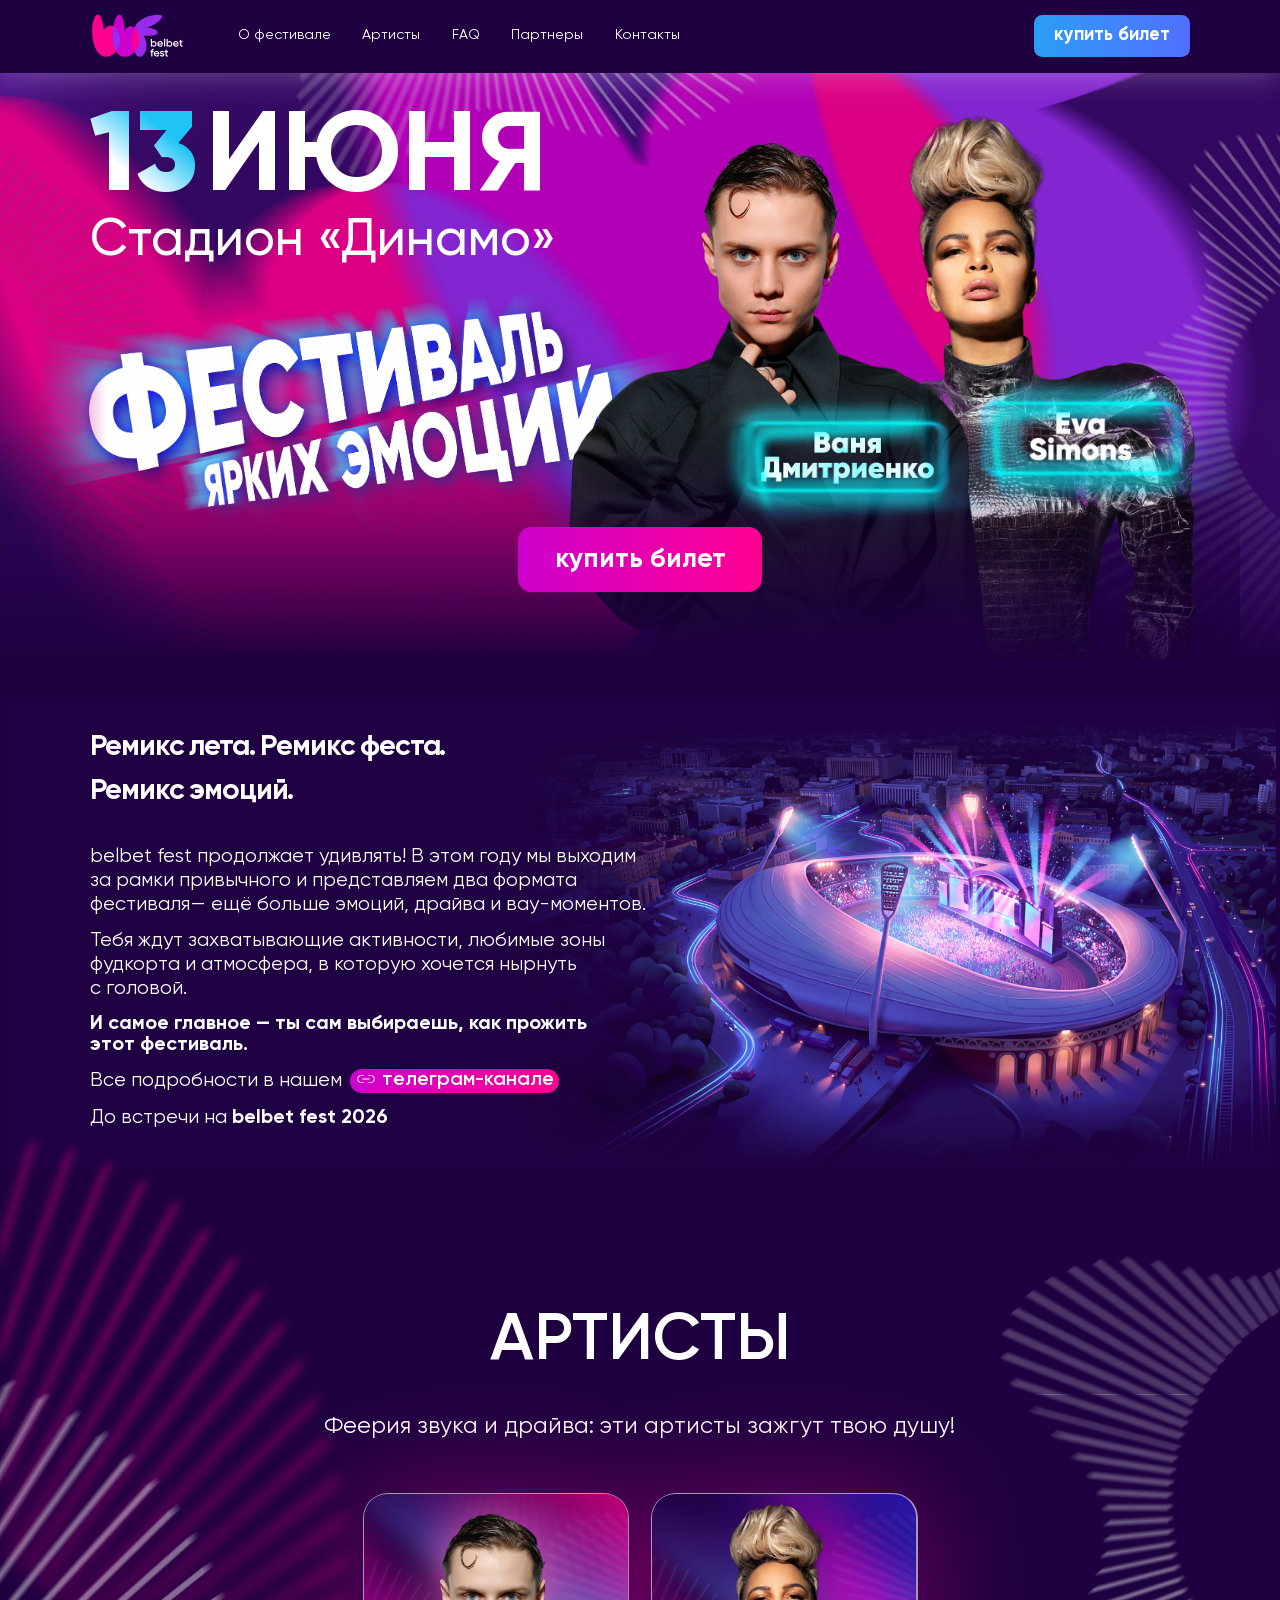
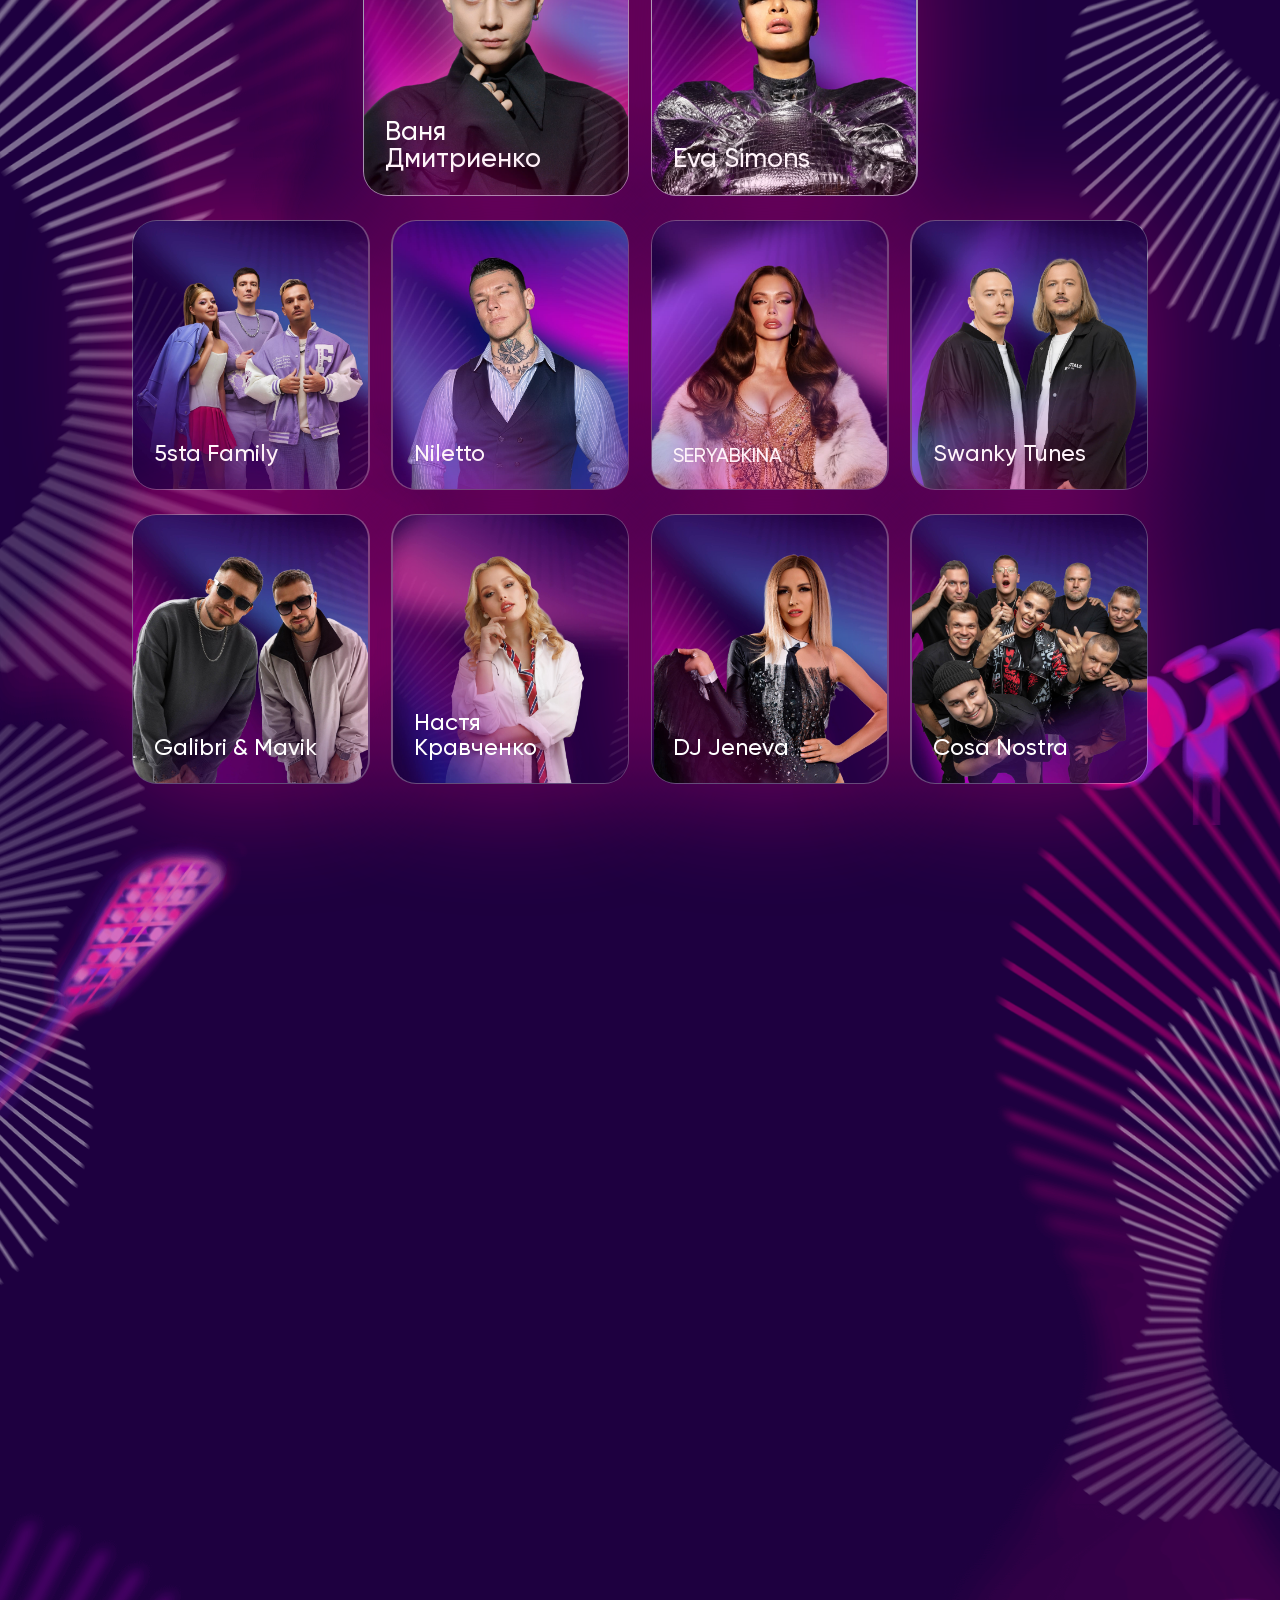
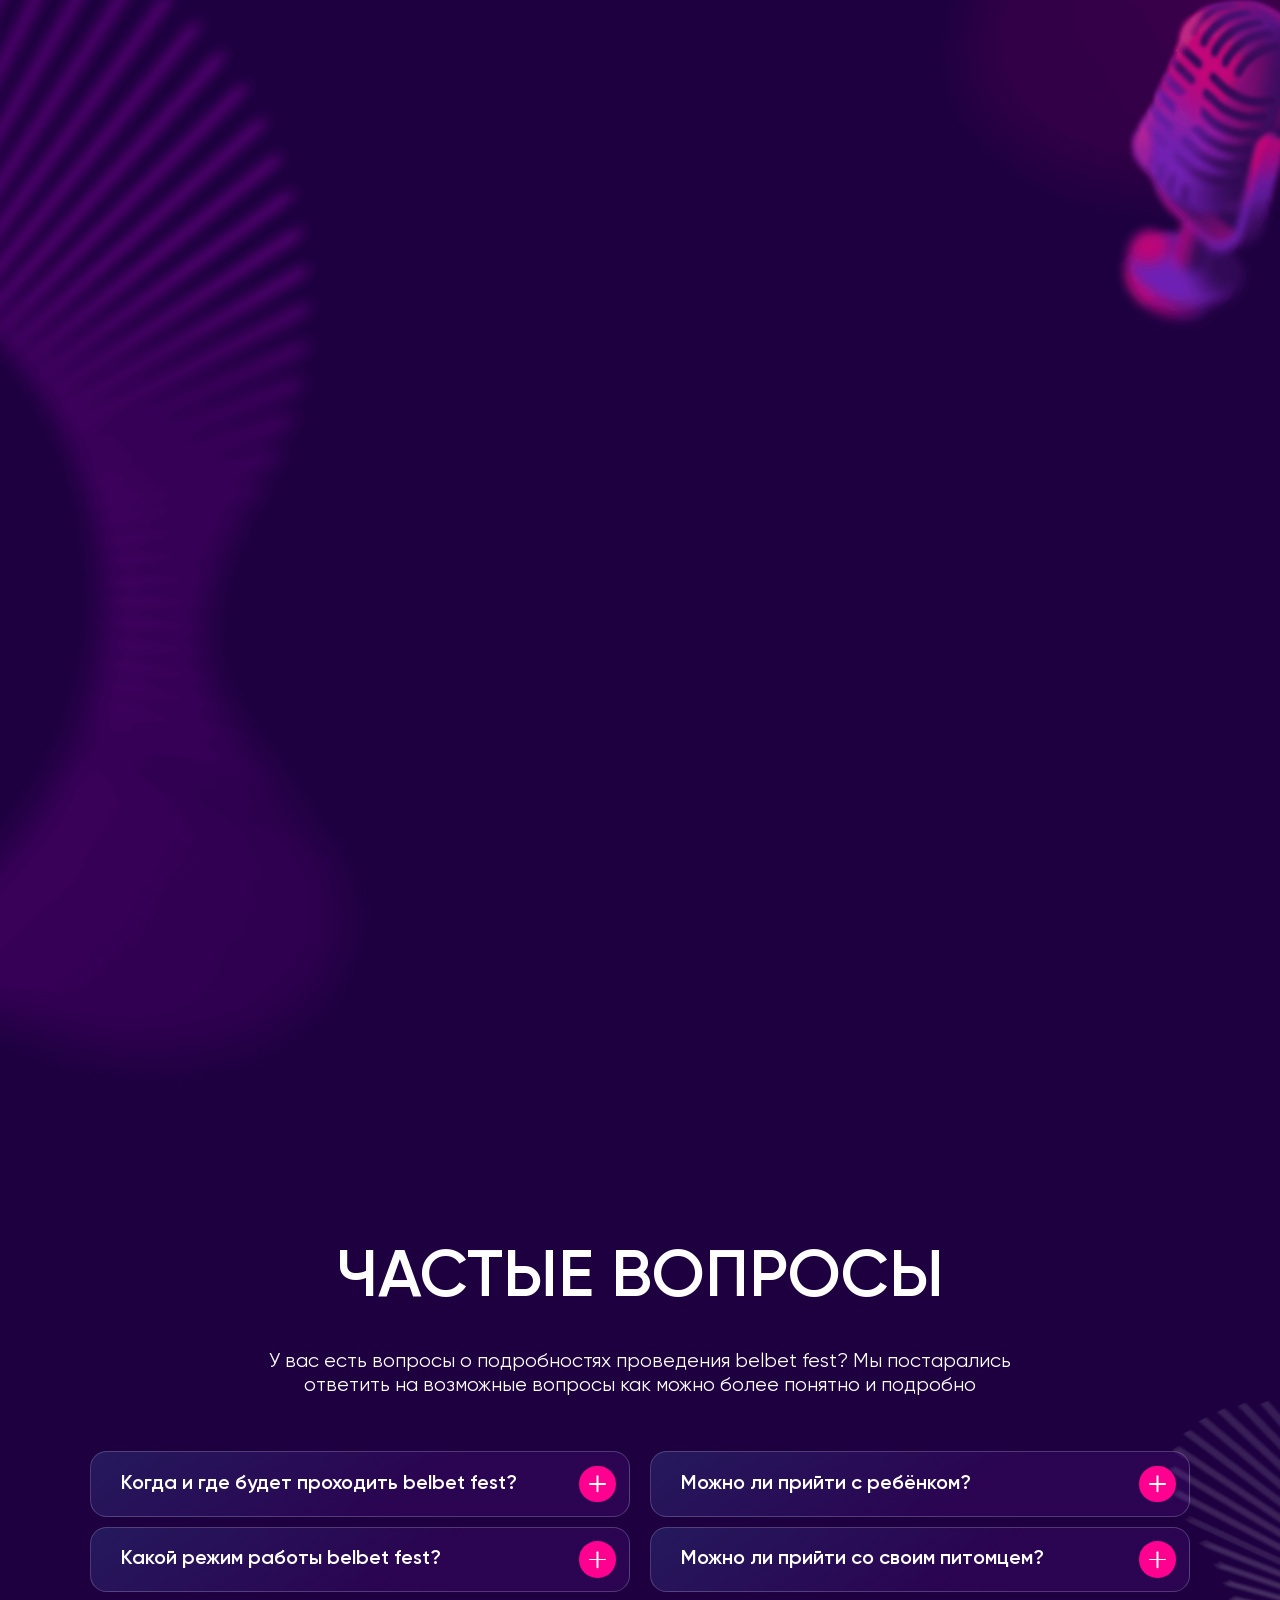
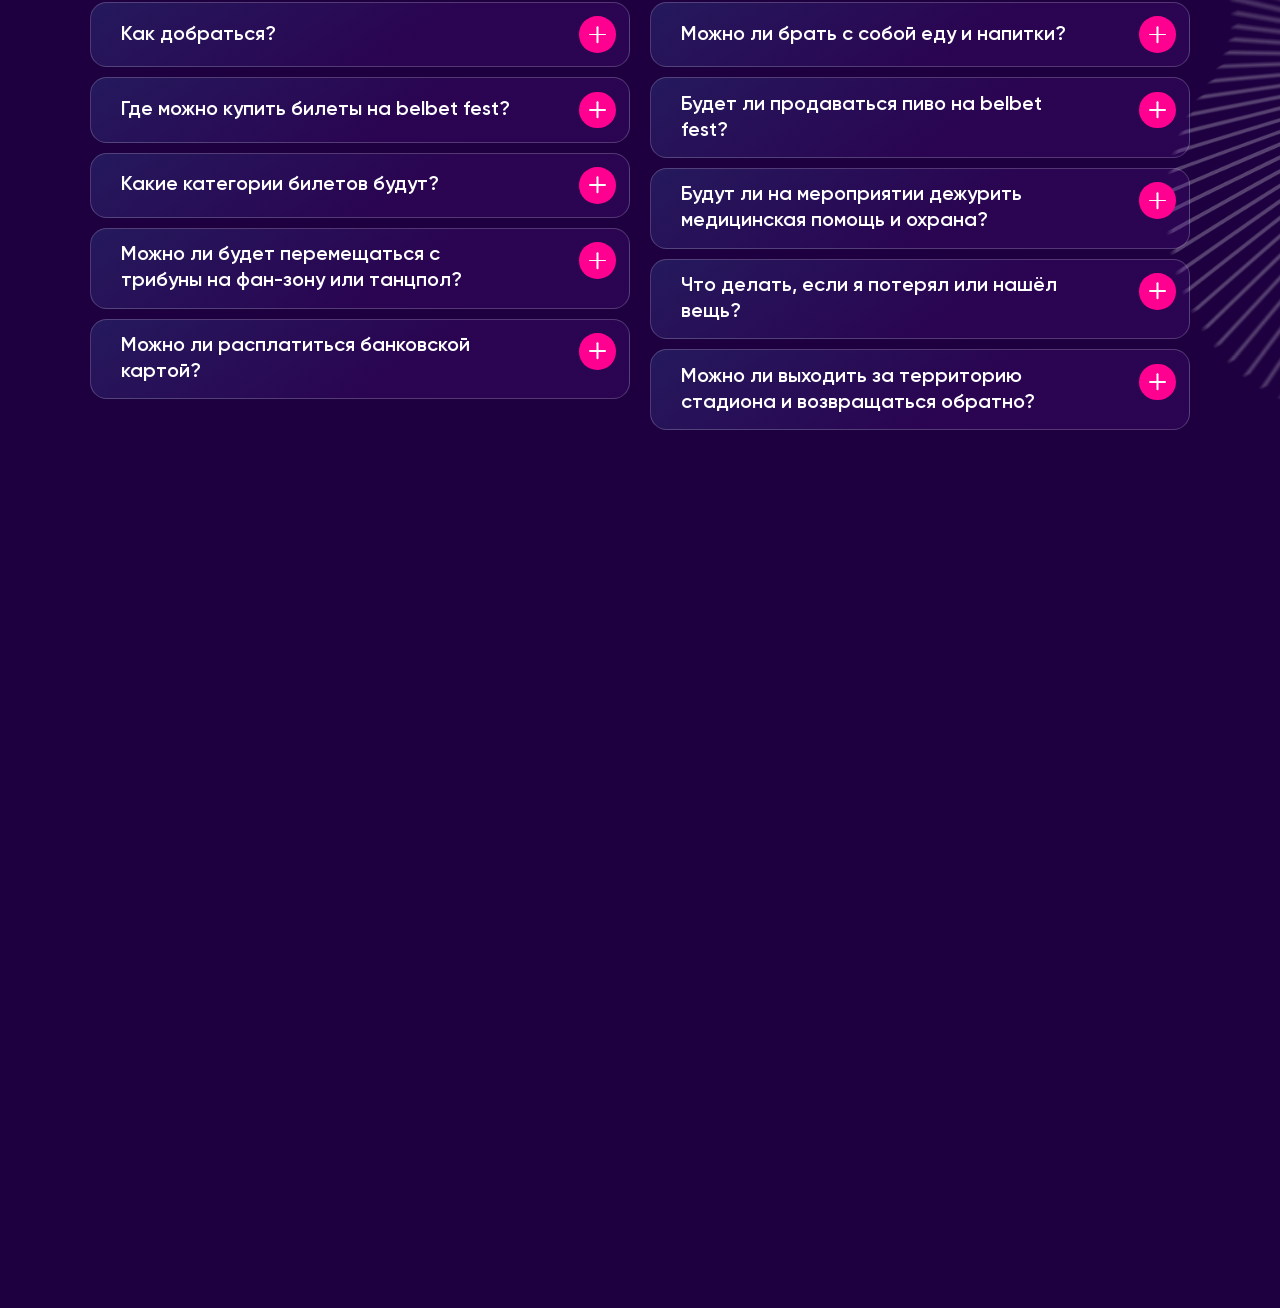
==== index.html @ b3710e97 "Добавил генерацию ссылки" ====
<!DOCTYPE html>
<html>
<head>
  <meta charset="UTF-8"> 
  <meta name="viewport" content="width=device-width, initial-scale=1.0">
  <title>ФЕСТИВАЛЬ ЯРКИХ ЭМОЦИЙ</title>

  <link rel="apple-touch-icon" sizes="57x57" href="img/favicon/apple-icon-57x57.png">
  <link rel="apple-touch-icon" sizes="60x60" href="img/favicon/apple-icon-60x60.png">
  <link rel="apple-touch-icon" sizes="72x72" href="img/favicon/apple-icon-72x72.png">
  <link rel="apple-touch-icon" sizes="76x76" href="img/favicon/apple-icon-76x76.png">
  <link rel="apple-touch-icon" sizes="114x114" href="img/favicon/apple-icon-114x114.png">
  <link rel="apple-touch-icon" sizes="120x120" href="img/favicon/apple-icon-120x120.png">
  <link rel="apple-touch-icon" sizes="144x144" href="img/favicon/apple-icon-144x144.png">
  <link rel="apple-touch-icon" sizes="152x152" href="img/favicon/apple-icon-152x152.png">
  <link rel="apple-touch-icon" sizes="180x180" href="img/favicon/apple-icon-180x180.png">
  <link rel="icon" type="image/png" sizes="192x192"  href="img/favicon/android-icon-192x192.png">
  <link rel="icon" type="image/png" sizes="32x32" href="img/favicon/favicon-32x32.png">
  <link rel="icon" type="image/png" sizes="96x96" href="img/favicon/favicon-96x96.png">
  <link rel="icon" type="image/png" sizes="16x16" href="img/favicon/favicon-16x16.png">
  <link rel="manifest" href="img/favicon/manifest.json">
  <meta name="msapplication-TileColor" content="#ffffff">
  <meta name="msapplication-TileImage" content="/ms-icon-144x144.png">
  <meta name="theme-color" content="#ffffff">

  <meta 
    name="description"
    content="belbet - множество ярких и динамичных игр, простой и быстрый ввод и вывод средств, надёжность. Испытай удачу и выиграй - крупные денежные призы, автомобиль или даже квартиру!"
  />

  <link rel="stylesheet" href="libs/fancybox/jquery.fancybox.min.css?v=0.0.1"  media="screen" />
  <link rel="stylesheet" href="libs/normalize/normalize.css?v=0.0.1"  media="screen" />
  <link rel="stylesheet" href="libs/swiper/swiper-bundle.min.css?v=0.0.1"  media="screen" />
  <link rel="stylesheet" href="libs/aos-master/dist/aos.css?v=0.0.1"  media="screen" />
  <link rel="stylesheet" href="css/main.css?v=0.0.1"  media="screen" />

  <!-- Google Tag Manager -->
  <script>(function(w,d,s,l,i){w[l]=w[l]||[];w[l].push({'gtm.start':
  new Date().getTime(),event:'gtm.js'});var f=d.getElementsByTagName(s)[0],
  j=d.createElement(s),dl=l!='dataLayer'?'&l='+l:'';j.async=true;j.src=
  'https://www.googletagmanager.com/gtm.js?id='+i+dl;f.parentNode.insertBefore(j,f);
  })(window,document,'script','dataLayer','GTM-N3CVV2Q6');</script>
  <!-- End Google Tag Manager -->
</head>  
<body class="home" >
  <!-- Yandex.Metrika counter -->
  <script type="text/javascript">
    (function(m,e,t,r,i,k,a){
      m[i]=m[i]||function(){(m[i].a=m[i].a||[]).push(arguments)};
      m[i].l=1*new Date();
      for (var j = 0; j < document.scripts.length; j++) {if (document.scripts[j].src === r) { return; }}
      k=e.createElement(t),a=e.getElementsByTagName(t)[0],k.async=1,k.src=r,a.parentNode.insertBefore(k,a)
    })(window, document,'script','https://mc.yandex.ru/metrika/tag.js', 'ym');
    
    ym(100089155, 'init', {webvisor:true, clickmap:true, referrer: document.referrer, url: location.href, accurateTrackBounce:true, trackLinks:true});
  </script>
<noscript><div><img src="https://mc.yandex.ru/watch/100089155" style="position:absolute; left:-9999px;" alt="" /></div></noscript>
<!-- /Yandex.Metrika counter -->
<!-- Google Tag Manager (noscript) -->
<noscript><iframe src="https://www.googletagmanager.com/ns.html?id=GTM-N3CVV2Q6"
  height="0" width="0" style="display:none;visibility:hidden"></iframe></noscript>
  <!-- End Google Tag Manager (noscript) -->
  
  <!-- header -->
<script src="js/appsflyer-smart-script.js?v=0.0.1"></script>
<script src="js/appsflyer-insert-link-script.js?v=0.0.1"></script>
 <!-- appsflyer-smart-script end -->
<header class="header">
  <div class="wrapper">
    <div class="header-block">
      <div class="logo-block">
        <a href="/#main" class="logo">
          <img src="img/logo.svg" alt="">
        </a>
      </div>

      <div class="header-main">
        <button class="menu-toggle"></button>
        <button class="menu-close"></button>
        
        <div class="header-main-content">
          <div class="header-menu">
            <div class="menu-container">
              <ul class="menu">
                <li class="menu-item"><a href="/#about">О фестивале</a></li>
                <li class="menu-item"><a href="/#artists">Артисты</a></li>
                <li class="menu-item"><a href="/#faq">FAQ</a></li>
                <li class="menu-item"><a href="/#partners">Партнеры</a></li>
                <li class="menu-item"><a href="/#contacts">Контакты</a></li>
              </ul>
            </div>
          </div>

          <div class="contacts-btn">
            <!-- changed -->
            <a href="#buy" data-fancybox  class="btn" id="head-btn">купить билет</a>
            <!-- changed end -->
          </div>
        </div>
      </div>
    </div>
    <button class="menu-toggle"></button>
  </div>
</header>
<!-- header end -->
  <div class="page-wrap" data-scroll-container data-scroll>  
    
   


<section class="hero-section" id="main"> 
  <div class="wrapper">
    <div class="hero-title" data-aos="fade-up" data-aos-duration="1200"><img src="img/data/title.png" alt="ФЕСТИВАЛЬ ЯРКИХ ЭМОЦИЙ"></div>
    <!-- changed start -->
    <div class="hero-capt" data-aos="fade-left" data-aos-delay="500" data-aos-duration="700"><img src="img/data/head.png" alt=""><img src="img/data/head-mobile.png" alt="" class="mobile"></div>
    <div class="hero-date" data-aos="fade-up" data-aos-delay="300" data-aos-duration="900">
      <div class="num">13</div> 
      <div class="c">
        <div class="t">июня</div>
        <div class="p">Стадион «Динамо»</div>
      </div>
    </div>
    <div class="section-btns" data-aos="fade-up" data-aos-delay="300" data-aos-duration="900"><a href="#buy" data-fancybox class="btn btn-main" id="hero-btn">купить билет</a></div>
    <!-- changed end -->
  </div>
</section>

<!-- about -->
<div class="section about-section" id="about">
  <div class="wrapper">
    <div class="about-block">
      <div class="about-text">
        <h1 class="h3" data-aos="fade-up">Ремикс&nbsp;лета. Ремикс&nbsp;феста.<br/> Ремикс&nbsp;эмоций.</h1>
        <div data-aos="fade-up" data-aos-delay="300">
          <p>belbet fest продолжает удивлять! В&nbsp;этом году мы&nbsp;выходим за&nbsp;рамки привычного и&nbsp;представляем два формата фестиваля— ещё больше эмоций, драйва и&nbsp;вау-моментов.</p>
          <p>Тебя ждут захватывающие активности, любимые зоны фудкорта и&nbsp;атмосфера, в&nbsp;которую хочется нырнуть с&nbsp;головой.</p>
          <p><strong>И самое главное — ты сам выбираешь, как&nbsp;прожить этот&nbsp;фестиваль.</strong></p>
          <p>Все подробности в нашем <a href="https://t.me/belbet_fest" target="_blank" class="tg-link"><i class="svgicon svgicon-link"><svg><use xlink:href="img/icons/symbol/sprite.svg#link"></use> </svg></i>
 телеграм-канале</a></p>
          <p>До встречи на <strong>belbet fest 2026</strong></p>
        </div>
      </div>
      <div class="about-img"></div>
      <div class="section-btns hide-on-desktop"><a href="#buy" data-fancybox class="btn">купить билет</a></div>
    </div>
  </div>
</div>
<!-- about end -->


<!-- art -->

<div class="section art-section" id="artists">
  <div class="wrapper">
    <div class="section-title" data-aos="fade-up">артисты</div>
    <div class="section-capt" data-aos="fade-up">Феерия звука и драйва: эти артисты зажгут твою душу!</div>

    <div class="art-block" data-aos="fade-up">
      <div class="art-head">
        <div class="art-slider">
          <div class="swiper">
            <div class="swiper-wrapper">
              <div class="swiper-slide">
                <div class="art-item">
                  <div class="art-item-img" style="background-image: url(img/data/art/dmitrienko.jpg);"></div>
                  <div class="art-item-text">
                    Ваня Дмитриенко
                  </div>    
                </div>
              </div> 
              <div class="swiper-slide">
                <!-- changed start -->
                <div class="art-item">
                  <div class="art-item-img" style="background-image: url(img/data/art/simons.jpg);"></div>
                  <div class="art-item-text">
                    Eva Simons
                  </div>
                </div>
                <!-- changed end -->
              </div>
            </div>
            <div class="swiper-pagination"></div>
          </div>
        </div>
      </div>

      <div class="art-other">
        <div class="art-slider">
          <div class="swiper">
            <div class="swiper-wrapper">
              <div class="swiper-slide">
                <div class="art-item opened">
                  <div class="art-item-img" style="background-image: url(img/data/art/5sta.jpg);"></div>
                  <div class="art-item-text">
                    5sta Family
                  </div>
                </div>
              </div>
              <div class="swiper-slide">
                <!-- changed start -->
                <div class="art-item opened">
                  <div class="art-item-img" style="background-image: url(img/data/art/niletto.jpg);"></div>
                  <div class="art-item-text">
                    Niletto
                  </div>
                </div>
                <!-- changed end -->
              </div>
              <div class="swiper-slide">
                <div class="art-item">
                  <div class="art-item-img" style="background-image: url(img/data/art/seryabkina.jpg);"></div>
                  <div class="art-item-text">
                    SERYABKINA
                  </div>
                </div>
              </div>
              <div class="swiper-slide">
                <div class="art-item opened">
                  <div class="art-item-img" style="background-image: url(img/data/art/dj-swanky.jpg);"></div>
                  <div class="art-item-text">
                    Swanky Tunes
                  </div>
                </div>
              </div> 
              <div class="swiper-slide">
                <div class="art-item opened">
                  <div class="art-item-img" style="background-image: url(img/data/art/galibri-mavik.jpg);"></div>
                  <div class="art-item-text">
                    Galibri & Mavik
                  </div>
                </div>
              </div>
              <div class="swiper-slide">
                <div class="art-item opened">
                  <div class="art-item-img" style="background-image: url(img/data/art/kravchenko.jpg);"></div>
                  <div class="art-item-text">
                    Настя Кравченко
                  </div>
                </div>
              </div>
              <div class="swiper-slide">
                <div class="art-item opened">
                  <div class="art-item-img" style="background-image: url(img/data/art/dj-jeneva.jpg);"></div>
                  <div class="art-item-text">
                    DJ Jeneva
                  </div>
                </div>
              </div>
              <div class="swiper-slide">
                <div class="art-item opened">
                  <div class="art-item-img" style="background-image: url(img/data/art/cosa-nostra.jpg);"></div>
                  <div class="art-item-text">
                    Cosa Nostra
                  </div>
                </div>
              </div>
            </div>
            <div class="swiper-pagination"></div>
          </div>
        </div>
      </div>
    </div>
    <div class="section-btns" data-aos="fade-up">
      <a href="https://bezkassira.by/belbet-fest-2026-186173/buy/" id="art-bez" target="_blank" class="btn btn-main"><span>купить билет</span> на bezkassira.by</a>
      <a href="https://www.ticketpro.by/raznoe/belbet-fest-2026-13-iyunya-2026/" id="art-ticketspro" target="_blank" class="btn"><span>купить билет</span> на ticketpro.by</a>
    </div>
  </div>

  <div class="decor decor-left decor-1" data-paroller-factor="0.05"></div>
  <div class="decor decor-left decor-2" data-paroller-factor="0.08"></div>
  <div class="decor decor-right decor-3" data-paroller-factor="0.2"></div>
  <div class="decor decor-right decor-4" data-paroller-factor="0.15"></div>
  <div class="decor decor-left decor-5" data-paroller-factor="0.2"></div>
  <div class="decor decor-left decor-6" data-paroller-factor="0.15"></div>
</div>
<!-- art end -->


<!-- photo -->
<div class="section photo-section" id="photo">
  <div class="wrapper">
    <div class="section-title" data-aos="fade-up">как это было</div>
    <div class="section-capt" data-aos="fade-up">Видео- и фотоотчет с прошедших фестивалей</div>
    <div class="photo-block">
      <div class="photo-slider" data-aos="fade-up">
        
        <div class="swiper">
          <div class="swiper-wrapper">
            <div class="swiper-slide">
              <div class="photo-item">
                <a href="img/data/slide-13.png" data-fancybox="photos" style="background-image: url(img/data/slide-13.png);"><img src="img/data/slide-13.png" alt=""></a>
              </div>
            </div>
            <div class="swiper-slide">
              <div class="photo-item">
                <a href="img/data/slide-1.png" data-fancybox="photos" style="background-image: url(img/data/slide-1.png);"><img src="img/data/slide-1.png" alt=""></a>
              </div>
            </div>
            <div class="swiper-slide">
              <div class="photo-item">
                <a href="img/data/slide-2.png" data-fancybox="photos" style="background-image: url(img/data/slide-2.png);"><img src="img/data/slide-2.png" alt=""></a>
              </div>
            </div>
            <div class="swiper-slide">
              <div class="photo-item">
                <a href="img/data/slide-3.png" data-fancybox="photos" style="background-image: url(img/data/slide-3.png);"><img src="img/data/slide-3.png" alt=""></a>
              </div>
            </div>
            <div class="swiper-slide">
              <div class="photo-item">
                <a href="img/data/slide-5.png" data-fancybox="photos" style="background-image: url(img/data/slide-5.png);"><img src="img/data/slide-5.png" alt=""></a>
              </div>
            </div>
            <div class="swiper-slide">
              <div class="photo-item">
                <a href="img/data/slide-6.png" data-fancybox="photos" style="background-image: url(img/data/slide-6.png);"><img src="img/data/slide-6.png" alt=""></a>
              </div>
            </div>
            <div class="swiper-slide">
              <div class="photo-item">
                <a href="img/data/slide-7.png" data-fancybox="photos" style="background-image: url(img/data/slide-7.png);"><img src="img/data/slide-7.png" alt=""></a>
              </div>
            </div>
            <div class="swiper-slide">
              <div class="photo-item">
                <a href="img/data/slide-8.png" data-fancybox="photos" style="background-image: url(img/data/slide-8.png);"><img src="img/data/slide-8.png" alt=""></a>
              </div>
            </div>
            <div class="swiper-slide">
              <div class="photo-item">
                <a href="img/data/slide-9.png" data-fancybox="photos" style="background-image: url(img/data/slide-9.png);"><img src="img/data/slide-9.png" alt=""></a>
              </div>
            </div>
            <div class="swiper-slide">
              <div class="photo-item">
                <a href="img/data/slide-10.png" data-fancybox="photos" style="background-image: url(img/data/slide-10.png);"><img src="img/data/slide-10.png" alt=""></a>
              </div>
            </div>
            <div class="swiper-slide">
              <div class="photo-item">
                <a href="img/data/slide-11.png" data-fancybox="photos" style="background-image: url(img/data/slide-11.png);"><img src="img/data/slide-11.png" alt=""></a>
              </div>
            </div>
          </div>
          <div class="swiper-pagination"></div>
        </div>
        <div class="swiper-button-next"></div>
        <div class="swiper-button-prev"></div>
      </div>
      <div class="section-btns" data-aos="fade-up">
        <a href="https://drive.google.com/drive/folders/1bthlo02rBzU3sXoM-usk15jNfkEHwV_L" target="_blank" class="btn btn-small btn-bordered">все фотографии</a>
      </div>
    </div>

    <div class="video-wrap">
      <div class="video-block">
        <div class="video-item" data-aos="fade-up">
          <a href="https://www.youtube.com/watch?v=HSG0Nxg512M" target="_blank"><img src="img/data/video-2024.png" alt=""></a>
        </div>
        <div class="video-item" data-aos="fade-up">
          <a href="https://www.youtube.com/watch?v=ZWyXIZIbLnA" target="_blank"><img src="img/data/video-2025.png" alt=""></a>
        </div>
      </div>
    </div>
  </div>
  <div class="decor decor-right decor-7" data-paroller-factor="0.05"></div>
  <div class="decor decor-right decor-8" data-paroller-factor="0.08"></div>
  <div class="decor decor-right decor-9" data-paroller-factor="0.15"></div>
  <div class="decor decor-left decor-10" data-paroller-factor="0.05"></div>
</div>
<!-- photo end -->


<!-- changed start -->
<!-- luck end -->
<div class="section luck-section" id="luck">
  <div class="wrapper">
    <div class="section-title" data-aos="fade-up">Включай удачу!</div>
    <div class="luck-block" data-aos="fade-up">
      <div class="luck-text">
        <p>Введи промокод <strong>FEST</strong> при регистрации в <strong>belbet</strong> и&nbsp;забирай до <strong>10 Супер Колес Фортуны за депозиты:</strong></p>
      </div>

      <div class="luck-list">
        <div class="luck-list-item">
          <strong>2</strong> <span class="spin"></span> за депозит <strong>от 15 до 29,99 BYN</strong>
        </div>
        <div class="luck-list-item">
          <strong>3</strong> <span class="spin"></span> за депозит <strong>от 30 до 69,99 BYN</strong>
        </div>
        <div class="luck-list-item">
          <strong>5</strong> <span class="spin"></span> за депозит <strong>от 70 BYN</strong>
        </div>
      </div>

      <div class="luck-bottom">
        <a
          id="download-app-btn"
          href="" 
          target="_blank" 
          rel="noopener noreferrer"
          class="btn btn-main"
        >скачать приложение</a>

        <div class="capt">Акция действует до <strong>20.06.2026</strong> для новых игроков</div>
      </div>
    </div>
  </div>
</div>
<!-- luck end -->
<!-- changed end -->


<!-- faq -->
<div class="section faq-section" id="faq">
  <div class="wrapper">
    <div class="section-title" data-aos="fade-up">Частые Вопросы</div>
    <div class="section-capt" data-aos="fade-up">У&nbsp;вас есть вопросы о&nbsp;подробностях проведения belbet fest? Мы&nbsp;постарались ответить на&nbsp;возможные вопросы как можно более понятно и&nbsp;подробно</div>

    <div class="faq-block">
      <div class="faq-col">
        <div class="faq-item" data-aos="fade-up">
          <div class="faq-title">
            Когда и где будет проходить belbet fest?
            <div class="faq-btn"></div>
          </div>
          <div class="faq-text">
            <p>Когда: 13 июня 2026.<br/>Где: г. Минск, национальный олимпийский стадион Динамо</p>
          </div>
        </div>
        <div class="faq-item" data-aos="fade-up">
          <div class="faq-title">
            Какой режим работы&nbsp;belbet fest?
            <div class="faq-btn"></div>
          </div>
          <div class="faq-text">
            <p>Вход на внешний контур стадиона (зона фестиваля) открывается в 12:00. Вход в чашу стадиона (зона главного концерта) открывается в 16:00.</p>
            <p>Мероприятие завершится в 23:00.</p>
          </div>
        </div>
        <div class="faq-item" data-aos="fade-up">
          <div class="faq-title">
            Как добраться?
            <div class="faq-btn"></div>
          </div>
          <div class="faq-text">
            <p>Место проведения фестиваля расположено недалеко от станций метро Купаловская и Первомайская.</p>
          </div>
        </div>
        <div class="faq-item" data-aos="fade-up">
          <div class="faq-title">
            Где можно купить билеты на belbet fest?
            <div class="faq-btn"></div>
          </div>
          <div class="faq-text">
            <p>Билеты на фестиваль можно купить на сайтах  билетных операторов <a href="https://www.ticketpro.by/raznoe/belbet-fest-2026-13-iyunya-2026/" target="_blank">ticketpro.by</a> и <a href="https://bezkassira.by/belbet-fest-2026-186173/buy/" target="_blank">bezkassira.by</a></p>
          </div>
        </div>
        <div class="faq-item" data-aos="fade-up">
          <div class="faq-title">
            Какие категории билетов будут?
            <div class="faq-btn"></div>
          </div>
          <div class="faq-text">
            <p>Доступны билеты 2-х форматов:</p>
            <p><strong>«Фестивальный»</strong> - доступ только на зону фестиваля (без доступа на главную сцену)</p>
            <p><strong>«Главная сцена»</strong> - доступ на зону фестиваля и на главную сцену (категории билетов: фан-зона, танцпол, трибуны)</p>
          </div>
        </div>
        <div class="faq-item" data-aos="fade-up">
          <div class="faq-title">
            Можно ли будет перемещаться с трибуны на фан-зону или танцпол?
            <div class="faq-btn"></div>
          </div>
          <div class="faq-text">
            <p>Билеты категории «Трибуна» не дают возможности попасть на танцпол или фан-зону.</p>
            <p>Вход в любую зону фестиваля разрешен ТОЛЬКО при наличии соответствующего контрольно-пропускного браслета, выданного взамен билета на фестиваль.</p>
          </div>
        </div>
        <div class="faq-item" data-aos="fade-up">
          <div class="faq-title">
            Можно ли расплатиться банковской картой?
            <div class="faq-btn"></div>
          </div>
          <div class="faq-text">
            <p>У большинства точек на фуд-корте будут терминалы. Тем не менее, рекомендуем иметь при себе наличные деньги.</p>
          </div>
        </div>
      </div>
      <div class="faq-col">
        <div class="faq-item" data-aos="fade-up">
          <div class="faq-title">
            Можно ли прийти c ребёнком?
            <div class="faq-btn"></div>
          </div>
          <div class="faq-text">
            <p>Детям до 5 лет включительно вход свободный без предоставления сидячего места. Несовершеннолетние дети допускаются на фестиваль только в сопровождении родителей.</p>
          </div>
        </div>
        <div class="faq-item" data-aos="fade-up">
          <div class="faq-title">
            Можно ли прийти со своим питомцем?
            <div class="faq-btn"></div>
          </div>
          <div class="faq-text">
            <p>К сожалению, правила посещения стадиона не подразумевают нахождение там домашних питомцев.</p>
          </div>
        </div>
        <div class="faq-item" data-aos="fade-up">
          <div class="faq-title">
            Можно ли брать с собой еду и напитки?
            <div class="faq-btn"></div>
          </div>
          <div class="faq-text">
            <p>Мы рекомендуем попробовать вкусные и разнообразные блюда на нашем фуд-корте: там можно найти все необходимые напитки и еду.</p>
          </div>
        </div>
        <div class="faq-item" data-aos="fade-up">
          <div class="faq-title">
            Будет ли продаваться пиво на belbet fest?
            <div class="faq-btn"></div>
          </div>
          <div class="faq-text">
            <p>Для гостей мероприятия будет работать гостевая зона со слабоалкогольными напитками (продажа алкогольных и слабоалкогольных напитков запрещена лицам, не достигшим 18 лет).</p>
          </div>
        </div>
        <div class="faq-item" data-aos="fade-up">
          <div class="faq-title">
            Будут ли на мероприятии дежурить медицинская помощь и охрана?
            <div class="faq-btn"></div>
          </div>
          <div class="faq-text">
            <p>Да, на территории мероприятия будут дежурить медицинские работники, а также сотрудники охраны. В экстренном случае можно обратиться к ним или к организаторам.</p>
          </div>
        </div>
        <div class="faq-item" data-aos="fade-up">
          <div class="faq-title">
            Что делать, если я потерял или нашёл вещь?
            <div class="faq-btn"></div>
          </div>
          <div class="faq-text">
            <p>Нужно обратиться в любой из инфо-поинтов. Если вы обнаружили пропажу уже после фестиваля, свяжитесь с организаторами фестиваля.</p>
          </div>
        </div>
        <div class="faq-item" data-aos="fade-up">
          <div class="faq-title">
            Можно ли выходить за территорию стадиона и возвращаться обратно?
            <div class="faq-btn"></div>
          </div>
          <div class="faq-text">
            <p>Да. можно, при наличии браслета.</p>
          </div>
        </div> 
      </div>
    </div>
    <div class="section-btns" data-aos="fade-up">
      <a href="Правила посещения фестиваля.pdf" class="btn btn-small btn-bordered" target="_blank">правила посещения</a>
    </div>
  </div>
  <div class="decor decor-right decor-11" data-paroller-factor="0.08"></div>
</div>
<!-- faq end -->


<!-- partners -->
<div class="section partners-section" id="partners">
  <div class="wrapper">
    <div class="section-title h2" data-aos="fade-up">Партнеры Фестиваля</div>
    <div class="partners-list">   
      <div class="partners-item" data-aos="fade-up"><a href="https://lidskae.by/" target="_blank"><img src="img/data/lidskae.png" alt=""></a></div>
      <div class="partners-item" data-aos="fade-up"><a href="https://toloto.by/" target="_blank"><img src="img/data/tolotto.png" alt=""></a></div>
      <div class="partners-item small" data-aos="fade-up"><a href=" https://unistar.by/" target="_blank"><img src="img/data/unistar.png" alt=""></a></div> 
      <div class="partners-item small" data-aos="fade-up"><a href="https://times.by/" target="_blank"><img src="img/data/times.png" alt=""></a></div>
      <div class="partners-item small" data-aos="fade-up"><a href="https://www.onliner.by/" target="_blank"><img src="img/data/onliner.png" alt=""></a></div>
      <div class="partners-item small" data-aos="fade-up"><a href="https://superfm.by/" target="_blank"><img src="img/data/super.png" alt=""></a></div>
    </div>
  </div> 
</div>
<!-- partners end -->



<!-- footer -->
<footer class="footer" id="contacts">
  <div class="wrapper">
    <div class="footer-main">
      <div class="footer-col col-1" data-aos="fade-up">
        <div class="footer-col-t">
          <div class="footer-col-t-num">231</div>
          служба поддержки<br/>игроков belbet
        </div>
      </div>
      <div class="footer-col col-2" data-aos="fade-up">
        <div class="footer-col-t">
          инфолиния
        </div>
        <a href="tel:+375292824644" class="tel"> +375 29 282 46 44</a> <span>пн-пт 10:00-19:00</span>
      </div>
      <div class="footer-col col-3" data-aos="fade-up">
        <span class="footer-age">16+</span>
      </div>
      <div class="footer-col col-4" data-aos="fade-up">
        <div class="email">
          <a href="mailto:support@belbet.by" target="_blank"><i class="svgicon svgicon-email"><svg><use xlink:href="img/icons/symbol/sprite.svg#email"></use> </svg></i>
 support@belbet.by</a>
        </div>

        <div class="footer-socials">
          <ul class="socials">
            <li><a href="https://www.instagram.com/belbet.by/" target="_blank"><i class="svgicon svgicon-inst"><svg><use xlink:href="img/icons/symbol/sprite.svg#inst"></use> </svg></i>
</a></li>
            <li><a href="https://www.tiktok.com/@bb.belka2.0" target="_blank"><i class="svgicon svgicon-tiktok"><svg><use xlink:href="img/icons/symbol/sprite.svg#tiktok"></use> </svg></i>
</a></li>
            <li><a href="https://vk.com/belbetbelarus" target="_blank"><i class="svgicon svgicon-vk"><svg><use xlink:href="img/icons/symbol/sprite.svg#vk"></use> </svg></i>
</a></li>
            <li><a href="https://ok.ru/belbetperv" target="_blank"><i class="svgicon svgicon-od"><svg><use xlink:href="img/icons/symbol/sprite.svg#od"></use> </svg></i>
</a></li>
            <li><a href="https://www.youtube.com/@belbet.official" target="_blank"><i class="svgicon svgicon-youtube"><svg><use xlink:href="img/icons/symbol/sprite.svg#youtube"></use> </svg></i>
</a></li>
          </ul>
        </div>
      </div>

      <div class="footer-bottom" data-aos="fade-up">
        <p>Организатор: ООО «МУЗЫКАЛЬНАЯ МЕДИАКОМПАНИЯ», УНП 193638167<br/>
          г. Минск, пл. Октябрьская, д. 1-1, к. 208. Сайт организатора: <a href="https://muzmedia.by/" target="_blank">muzmedia.by</a></p>
        <div class="capt">
          <p>© Республиканское Унитарное Предприятие «Белорусские лотереи», УНП 190000087.<br/>
          г. Минск, ул. Будённого, 10, пн–пт с 9:00 до 17:30 <br/>Удостоверения N 750 от 17.02.2026 и N 953 от 23.02.2026 выданы Управлением культуры Мингорисполкома</p>
        </div>
      </div>
    </div>
  </div>
  <div class="decor decor-right decor-12" data-aos="fade-up"></div>
</footer>
<!-- footer end -->




<div class="buy-modal modal" id="buy">
<div class="modal-head">
  Лови момент
</div>
<div class="modal-body">
  <div class="buy-content">
    <p>Билеты уже в продаже</p>
    <div class="buy-price">от 25* BYN</div>
    <div class="buy-capt">*без учёта сервисного сбора билетного оператора</div>
    <div class="buy-btns">
      <span><a href="https://www.ticketpro.by/raznoe/belbet-fest-2026-13-iyunya-2026/" id="modal-ticketspro" target="_blank" class="btn btn-main"><img src="img/data/tp.svg" alt="ticketpro"></a></span>
      <span><a href="https://bezkassira.by/belbet-fest-2026-186173/buy/" id="modal-bez" target="_blank" class="btn"><img src="img/data/bk.svg" alt="BEZKASSIRA"></a></span>
    </div>
  </div>
</div>
</div>    
  </div>


 
<script src="libs/jquery/jquery-3.5.1.min.js?v=0.0.1"></script> 
<script src="libs/fancybox/jquery.fancybox.min.js?v=0.0.1"></script> 
<script src="libs/swiper/swiper-bundle.min.js?v=0.0.1"></script>
<script src="libs/paroller/jquery.paroller.min.js?v=0.0.1"></script>
<script src="libs/aos-master/dist/aos.js?v=0.0.1"></script>
<script src="js/common.js?v=0.0.1"></script> 



</body>
</html>
---- css/main.css ----
@font-face{
  font-family: "Gilroy";
  src: url("../fonts/Gilroy-Light.woff2") format("woff2"), url("../fonts/Gilroy-Light.woff") format("woff"), url("../fonts/Gilroy-Light.ttf") format("truetype");
  font-weight: 300;
  font-style: normal;
}

@font-face{
  font-family: "Gilroy";
  src: url("../fonts/Gilroy-Medium.woff2") format("woff2"), url("../fonts/Gilroy-Medium.woff") format("woff"), url("../fonts/Gilroy-Medium.ttf") format("truetype");
  font-weight: 500;
  font-style: normal;
}

@font-face{
  font-family: "Gilroy";
  src: url("../fonts/Gilroy-Semibold.woff2") format("woff2"), url("../fonts/Gilroy-Semibold.woff") format("woff"), url("../fonts/Gilroy-Semibold.ttf") format("truetype");
  font-weight: 600;
  font-style: normal;
}

@font-face{
  font-family: "Gilroy";
  src: url("../fonts/Gilroy-Bold.woff2") format("woff2"), url("../fonts/Gilroy-Bold.woff") format("woff"), url("../fonts/Gilroy-Bold.ttf") format("truetype");
  font-weight: 700;
  font-style: normal;
}

@font-face{
  font-family: "Gilroy";
  src: url("../fonts/Gilroy-Black.woff2") format("woff2"), url("../fonts/Gilroy-Black.woff") format("woff"), url("../fonts/Gilroy-Black.ttf") format("truetype");
  font-weight: 800;
  font-style: normal;
}

@font-face{
  font-family: "Gilroy";
  src: url("../fonts/Gilroy-Regular.woff2") format("woff2"), url("../fonts/Gilroy-Regular.woff") format("woff"), url("../fonts/Gilroy-Regular.ttf") format("truetype");
  font-weight: 400;
  font-style: normal;
}

.wrapper{
  margin-left: auto;
  margin-right: auto;
  max-width: 59.2083333333rem;
  padding: 0 2.0833333333rem;
  position: relative;
}

.hidden{
  display: none;
}

.dashed{
  border-bottom-style: dashed;
  border-bottom-width: 1px;
}

.nobord{
  border-bottom: none;
}

.text-left{
  text-align: left;
}

.text-right{
  text-align: right;
}

.text-center{
  text-align: center;
}

.section{
  padding: 5rem 0;
  position: relative;
}

.section-btns{
  text-align: center;
  margin-top: 2.6666666667rem;
  font-size: 0;
}

.section-btns .btn{
  padding: 0.7916666667rem 1.5rem 0.875rem;
  font-size: 1.1666666667rem;
  line-height: 1.1666666667rem;
  border-radius: 0.6666666667rem;
  margin: 0 0.4166666667rem 0.6666666667rem;
}

.section-btns .btn.btn-small{
  font-size: 0.9166666667rem;
  line-height: 0.9166666667rem;
  padding: 0.5rem 1rem 0.5833333333rem;
  border-radius: 0.4166666667rem;
}

.section-title{
  text-align: center;
  font-size: 3.3333333333rem;
  font-weight: 600;
  line-height: 100%;
  text-transform: uppercase;
  margin-bottom: 1.9166666667rem;
}

.section-capt{
  text-align: center;
  font-size: 1.1666666667rem;
  font-style: normal;
  font-weight: 400;
  line-height: 120%;
  margin: 0 auto 0.9166666667rem;
  max-width: 37.9166666667rem;
}

.bg2{
  background: #F2F2F2;
}

.svgicon svg{
  width: 100%;
  height: 100%;
  vertical-align: top;
}

.clearfix::after{
  display: block;
  content: "";
  clear: both;
}

.dark{
  background: #394050;
  color: #0E1327;
}

.dark a,
.dark .more-link{
  color: inherit;
}

.dark h1,
.dark .h1,
.dark h2,
.dark .h2,
.dark h3,
.dark .h3,
.dark h4,
.dark .h4,
.dark h5,
.dark .h5,
.dark h6,
.dark .h6{
  color: #0E1327;
}

[data-fade]{
  opacity: 0;
  transform: translateY(100px);
  transition: opacity 1s 0.3s, transform 1s 0.3s;
}

[data-fade].is-inview{
  opacity: 1;
  transform: translateY(0);
}

html{
  height: 100%;
  background: #1E0040;
  font-size: 24px;
  font-family: "Gilroy", Arial, sans-serif;
}

body{
  background: #1E0040;
  height: 100%;
  min-width: 320px;
  font-family: "Gilroy", Arial, sans-serif;
  line-height: 1.55em;
  font-weight: 400;
  color: #FFFFFF;
  font-size: 1.25rem;
}

.page-wrap{
  position: relative;
  overflow: hidden;
  background: inherit;
}

.page-wrap:after{
  content: "";
  position: absolute;
  top: 0;
  left: 0;
  width: 100%;
  height: 100%;
  pointer-events: none;
  background: rgba(255, 255, 255, 0.2);
  opacity: 0;
  transition: opacity 0.3s;
}

img,
svg{
  max-width: 100%;
  height: auto;
}

::-moz-selection{
  color: #FFFFFF;
  background: #5B38E3;
}

::selection{
  color: #FFFFFF;
  background: #5B38E3;
}

*,
*:before,
*:after{
  box-sizing: border-box;
}

p{
  margin-top: 0;
  margin-bottom: 0.625rem;
}

p:last-child{
  margin-bottom: 0;
}

small{
  font-size: 0.5833333333rem;
}

hr{
  height: 1px;
  border: none;
  margin: 1.6666666667rem 0 1.1666666667rem;
  border-color: #C1C2C4;
  color: #C1C2C4;
  background: #C1C2C4;
}

img[class*=wp-image-]{
  display: block;
  margin: 0 auto;
  border-radius: 0.75rem;
}

a{
  color: #FFFFFF;
  text-decoration: none;
  transition: color 0.24s, background-color 0.24s, border-color 0.24s, transform 0.24s;
  border-bottom: 1px solid;
}

a:hover,
a:active{
  text-decoration: none;
  color: #FF0090;
  border-bottom-color: transparent;
}

h1,
h2,
h3,
h4,
h5,
h6,
.h1,
.h2,
.h3,
.h4,
.h5,
.h6{
  color: #FFFFFF;
  font-family: "Gilroy", Arial, sans-serif;
  font-weight: 600;
  line-height: normal;
  margin-top: 1.6666666667rem;
  letter-spacing: 0;
}

h1:first-child,
h2:first-child,
h3:first-child,
h4:first-child,
h5:first-child,
h6:first-child,
.h1:first-child,
.h2:first-child,
.h3:first-child,
.h4:first-child,
.h5:first-child,
.h6:first-child{
  margin-top: 0;
}

h1:last-child,
h2:last-child,
h3:last-child,
h4:last-child,
h5:last-child,
h6:last-child,
.h1:last-child,
.h2:last-child,
.h3:last-child,
.h4:last-child,
.h5:last-child,
.h6:last-child{
  margin-bottom: 0;
}

h1,
.h1{
  font-size: 3.3333333333rem;
  line-height: 3.3333333333rem;
  margin-bottom: 1.5833333333rem;
}

h2,
.h2{
  font-size: 2.3333333333rem;
  line-height: 2.3333333333rem;
  margin-bottom: 1.6666666667rem;
}

h3,
.h3{
  font-size: 1.5rem;
  line-height: 1.5rem;
  margin-bottom: 1.5833333333rem;
  font-weight: 700;
}

h4,
.h4{
  font-size: 1.3333333333rem;
  line-height: 1.3333333333rem;
  margin-bottom: 1.25rem;
}

h5,
.h5{
  font-size: 1.1666666667rem;
  line-height: 1.1666666667rem;
  margin-bottom: 1.25rem;
}

h6,
.h6{
  font-size: 1rem;
  line-height: 1.1666666667rem;
  margin-bottom: 0.5833333333rem;
}

.btn{
  display: inline-block;
  vertical-align: middle;
  padding: 0.5416666667rem 1rem 0.625rem;
  border: none;
  border-radius: 0.4166666667rem;
  text-align: center;
  font-weight: 700;
  font-size: 0.9166666667rem;
  line-height: 0.9166666667rem;
  white-space: normal;
  outline: none !important;
  position: relative;
  font-family: "Gilroy", Arial, sans-serif;
  text-decoration: none !important;
  color: #FFFFFF;
  cursor: pointer;
  -webkit-appearance: none;
  letter-spacing: 0;
  transition: 0.24s;
  background: #2B9EF6;
  background: linear-gradient(to right, #2B9EF6 0%, #526FFF 100%);
  transition: transform 0.24s, background 0.24s, color 0.24s, border-color 0.24s, opacity 0.24s, box-shadow 0.24s;
}

.btn:focus,
.btn:hover{
  color: #FFFFFF;
  background: linear-gradient(to right, rgb(18.5384615385, 146.8076923077, 244.9615384615) 0%, rgb(56.5, 89.774566474, 255) 100%);
  transform: translateY(-1px);
  box-shadow: 0 0.4166666667rem 0.8333333333rem rgba(43, 158, 246, 0.3);
}

.btn.btn-main{
  background: linear-gradient(to right, #CD00CD 0%, #FF0090 100%);
}

.btn.btn-main:focus,
.btn.btn-main:hover{
  color: #FFFFFF;
  background: linear-gradient(to right, rgb(179.5, 0, 179.5) 0%, rgb(229.5, 0, 129.6) 100%);
  transform: translateY(-1px);
  box-shadow: 0 0.4166666667rem 0.8333333333rem rgba(255, 0, 144, 0.3);
}

.btn.btn-bordered{
  color: #FFFFFF;
  border: 1px solid #FFFFFF;
  background: transparent;
  box-shadow: none;
}

.btn.btn-bordered:active,
.btn.btn-bordered:hover{
  border-color: rgba(255, 255, 255, 0.6);
}

.btn.disabled,
.btn:disabled{
  opacity: 0.5;
}

.btn-block{
  display: block;
}

.btn-text{
  display: inline-block;
  vertical-align: middle;
}

/****** LISTS ******/

ul,
menu,
dir{
  padding: 0;
  margin: 0 0 0.625rem;
  list-style-type: none;
}

li{
  margin-bottom: 0;
  position: relative;
}

li:before{
  content: "";
  width: 0.2083333333rem;
  height: 0.2083333333rem;
  border-radius: 50%;
  background: #FFFFFF;
  border-radius: 50%;
  display: inline-block;
  vertical-align: middle;
  margin: -0.1666666667rem 0.2083333333rem 0 0.0416666667rem;
}

ol{
  padding: 0;
  margin: 0 0 1.5rem;
  list-style-type: none;
  counter-reset: myCounter;
}

ol li{
  position: relative;
  padding-left: 1.6666666667rem;
}

ol li:before{
  counter-increment: myCounter;
  content: counter(myCounter, decimal-leading-zero) ".";
  position: absolute;
  top: 0;
  left: 0;
  color: #5B38E3;
  font-weight: bold;
  background: none;
  width: auto;
  height: auto;
}

.list-unstyled > li{
  padding-top: 0;
}

.list-unstyled > li:before,
.list-unstyled > li:after{
  content: none;
}

/****** TABLES ******/

table{
  font-size: 0.5rem;
  border-collapse: collapse;
  border-spacing: 0;
  width: 100%;
  margin: 0 0 0.6666666667rem;
  table-layout: fixed;
}

table td,
table th{
  vertical-align: middle;
  padding: 0.6666666667rem;
}

.svgicon{
  display: inline-block;
  vertical-align: top;
  width: 1em;
  height: 1em;
  fill: currentColor;
}

.svgicon-arrow{
  font-size: rems(24px);
  width: 3.1333333333em;
}

.svgicon-arrow-down{
  font-size: rems(43px);
  width: 0.5555555556em;
}

.svgicon-arrow-left{
  font-size: rems(24px);
  width: 1.8em;
}

.svgicon-arrow-right{
  font-size: rems(24px);
  width: 1.8em;
}

.svgicon-caret{
  font-size: rems(9px);
  width: 1.5em;
}

.svgicon-check{
  font-size: rems(25px);
  width: 1.25em;
}

.svgicon-close{
  font-size: rems(48px);
  width: 1em;
}

.svgicon-cross{
  font-size: rems(24px);
  width: 1em;
}

.svgicon-dots{
  font-size: rems(4px);
  width: 5em;
}

.svgicon-enter{
  font-size: rems(24px);
  width: 2em;
}

.svgicon-envelope{
  font-size: rems(33px);
  width: 1.4285714286em;
}

.svgicon-menu{
  font-size: rems(35px);
  width: 1em;
}

.svgicon-message{
  font-size: rems(44px);
  width: 1.1428571429em;
}

.svgicon-s-inst{
  font-size: rems(51px);
  width: 1em;
}

.svgicon-s-tg{
  font-size: rems(51px);
  width: 1em;
}

.svgicon-s-tt{
  font-size: rems(51px);
  width: 1em;
}

.svgicon-s-twich{
  font-size: rems(51px);
  width: 1em;
}

.svgicon-s-vk{
  font-size: rems(51px);
  width: 1em;
}

.svgicon-s-youtube{
  font-size: rems(51px);
  width: 1em;
}

.svgicon-telegram{
  font-size: rems(32px);
  width: 1.3em;
}

.svgicon-tiktok{
  font-size: rems(44px);
  width: 0.8571428571em;
}

.svgicon-vk{
  font-size: rems(28px);
  width: 1.7777777778em;
}

.svgicon-youtube{
  font-size: rems(35px);
  width: 1.4545454545em;
}

.svgicon{
  display: inline-block;
  vertical-align: top;
  width: 1em;
  height: 1em;
  fill: currentColor;
}

.svgicon-cross{
  font-size: 4rem;
  width: 1em;
}

.svgicon-email{
  font-size: 4rem;
  width: 1em;
}

.svgicon-inst{
  font-size: 2.5rem;
  width: 1em;
}

.svgicon-link{
  font-size: 2.4rem;
  width: 1em;
}

.svgicon-od{
  font-size: 2.4rem;
  width: 1em;
}

.svgicon-tiktok{
  font-size: 2.3rem;
  width: 1em;
}

.svgicon-vk{
  font-size: 2.4rem;
  width: 1em;
}

.svgicon-youtube{
  font-size: 2.4rem;
  width: 1em;
}

.header{
  padding: 0;
  letter-spacing: 0;
  background: #1E0040;
  position: fixed;
  top: 0;
  left: 0;
  width: 100%;
  z-index: 1000;
  box-shadow: 0 0 34px 0 rgba(255, 255, 255, 0.3);
}

.header-block{
  display: flex;
  position: relative;
  width: 100%;
  justify-content: space-between;
  align-items: center;
  padding-top: 0.625rem;
  padding-bottom: 0.625rem;
}

.header-block .logo-block{
  display: flex;
}

.header-main{
  flex: 1 1 auto;
}

.header-main-content{
  display: flex;
  align-items: center;
  position: relative;
  width: 100%;
  justify-content: space-between;
}

.header-menu{
  position: relative;
  margin-right: auto;
  margin-top: -0.0833333333rem;
}

.header-menu ul{
  font-size: 0.7083333333rem;
  font-weight: 400;
  padding: 0;
  margin: 0;
  cursor: default;
}

.header-menu ul li{
  display: inline-block;
  vertical-align: middle;
  margin: 0 1.375rem 0 0;
}

.header-menu ul li:before{
  content: none;
}

.header-menu ul li a{
  display: inline-block;
  vertical-align: middle;
  border: none;
  position: relative;
}

.header-menu ul li a:hover,
.header-menu ul li a:active{
  color: #FF0090;
}

.header-main .menu-toggle,
.header-main .menu-close{
  display: none;
}

.menu-toggle,
.menu-close{
  display: none;
  outline: none !important;
}

.logo-block{
  margin-right: 2.6666666667rem;
  position: relative;
  flex-shrink: 0;
}

.logo-block a{
  border: none;
  display: inline-block;
  vertical-align: top;
}

.logo-block img{
  height: 2.375rem;
  width: auto;
  display: block;
}

.footer{
  padding: 1.9166666667rem 0 1.9166666667rem;
  min-height: 15.8333333333rem;
}

.footer-main{
  display: flex;
  flex-wrap: wrap;
  justify-content: space-between;
  align-items: flex-start;
  margin-left: -1.3333333333rem;
}

.footer-col{
  padding-left: 1.3333333333rem;
  font-size: 0.8333333333rem;
  font-style: normal;
  font-weight: 300;
  line-height: 100%;
  text-transform: lowercase;
}

.footer-col-t{
  display: flex;
  align-items: center;
  font-size: 1.3333333333rem;
  font-style: normal;
  font-weight: 700;
  line-height: 100%;
  text-transform: lowercase;
  margin-bottom: 0.625rem;
}

.footer-col-t:last-child{
  margin-bottom: 0;
}

.footer-col-t-num{
  font-size: 3rem;
  font-style: normal;
  font-weight: 500;
  line-height: 2.9166666667rem;
  margin-right: 0.9583333333rem;
}

.footer-col .tel{
  margin-right: 1rem;
}

.footer-bottom{
  width: 100%;
  font-size: 0.7083333333rem;
  font-style: normal;
  font-weight: 300;
  line-height: 130%;
  padding-left: 1.3333333333rem;
  padding-top: 0.8333333333rem;
}

.footer-bottom .capt{
  font-size: 0.5833333333rem;
  font-style: normal;
  font-weight: 300;
  line-height: 140%;
  margin-top: 0.4166666667rem;
  color: rgba(255, 255, 255, 0.7);
}

.footer-age{
  font-size: 3rem;
  font-style: normal;
  font-weight: 300;
  line-height: 110%;
  color: rgba(255, 255, 255, 0.7);
}

.footer a{
  border: none;
}

.footer a:hover{
  color: #FF0090;
}

.footer .email{
  margin-bottom: 0.8333333333rem;
  margin-top: 0.1666666667rem;
}

.footer .email .svgicon{
  display: inline-block;
  vertical-align: middle;
  width: 1.6666666667rem;
  height: 1.6666666667rem;
  margin-right: 0.5rem;
}

.footer .socials{
  margin-right: -0.6666666667rem;
}

.socials{
  margin: 0;
  cursor: default;
  font-size: 0;
}

.socials li{
  display: inline-block;
  position: relative;
  padding: 0;
  margin: 0 0.3333333333rem 0.3333333333rem 0;
}

.socials li:before{
  content: none;
}

.socials a{
  border: none;
  width: 1.6666666667rem;
  height: 1.6666666667rem;
  border: none;
  display: inline-block;
  vertical-align: middle;
  position: relative;
  border-radius: 0.3333333333rem;
  background: rgba(255, 255, 255, 0.16);
}

.socials a:hover{
  background: rgba(255, 255, 255, 0.3);
  color: #FFFFFF;
}

.socials a .svgicon{
  position: absolute;
  top: 50%;
  left: 50%;
  transform: translate(-50%, -50%);
  width: 1rem;
  height: 1rem;
}

.grid{
  display: flex;
  width: 100%;
  align-items: stretch;
  flex-wrap: wrap;
}

.grid-item{
  flex: 0 0 25%;
  border: 1px solid #000000;
}

.grid-item-50{
  flex-basis: 50%;
}

.grid-item-100{
  flex-basis: 100%;
}

.grid-item .entry{
  display: flex;
  height: 100%;
  flex-direction: column;
}

.hero-section{
  padding-top: 6.6666666667rem;
  padding-bottom: 2.7083333333rem;
  background: url("../img/background/hero.jpg") no-repeat 50% 50%/100% 100%;
}

.hero-section .section-btns{
  margin-top: 1.5416666667rem;
}

.hero-section .section-btns .btn{
  padding: 1.0416666667rem 1.8333333333rem 1.0416666667rem;
  font-size: 1.3333333333rem;
  margin: -1.9166666667rem 0.4166666667rem 0.6666666667rem;
}

.hero-title{
  margin-left: -2.5416666667rem;
  width: 65%;
  padding-top: 7.5416666667rem;
}

.hero-title img{
  display: block;
  width: 100%;
}

.hero-capt{
  margin: 0;
  width: 61%;
  position: absolute;
  top: -3.0416666667rem;
  right: -0.375rem;
}

.hero-capt img{
  display: block;
  width: 100%;
}

.hero-capt .mobile{
  display: none;
}

.hero-date{
  position: absolute;
  top: -1.25rem;
  left: 2.0833333333rem;
  font-size: 2.5833333333rem;
  line-height: normal;
  font-weight: 500;
  letter-spacing: 0;
  display: flex;
}

.hero-date .num{
  font-size: 5.6666666667rem;
  font-weight: 800;
  line-height: 90%;
  background: linear-gradient(220deg, #20C4F4 26.55%, #FFFFFF 64.4%);
  background-clip: text;
  -webkit-background-clip: text;
  -webkit-text-fill-color: transparent;
  margin-right: 0.4166666667rem;
}

.hero-date .t{
  font-size: 5.6666666667rem;
  font-weight: 700;
  line-height: 90%;
  text-transform: uppercase;
}

.hero-date .p{
  position: absolute;
  top: 100%;
  left: 0;
  white-space: nowrap;
}

.about-section{
  padding: 3.3333333333rem 0;
  position: relative;
  background: url("../img/data/stadium.jpg") no-repeat 50% 58.5%/auto 87.5%;
  margin-bottom: 0.5833333333rem;
}

.about-section .wrapper{
  position: static;
}

.about-block{
  display: flex;
  font-size: 1rem;
  font-style: normal;
  font-weight: 400;
  line-height: 120%;
}

.about-block strong{
  display: inline-block;
  line-height: 105%;
}

.about-img{
  flex: 0 0 47%;
  padding-bottom: 34%;
}

.tg-link{
  border-radius: 1.25rem;
  background: linear-gradient(90deg, #CD00CD 0%, #FF0090 100%);
  padding: 0rem 0.2916666667rem 0.125rem;
  border: none;
  font-size: 1rem;
  font-style: normal;
  font-weight: 600;
  line-height: 110%;
  margin-left: 0.1666666667rem;
  position: relative;
  display: inline-block;
  vertical-align: middle;
  margin-top: -0.0416666667rem;
}

.tg-link .svgicon{
  width: 1rem;
  height: 1rem;
  display: inline-block;
  vertical-align: middle;
  margin-right: 0.0416666667rem;
  margin-top: -0.0833333333rem;
}

.tg-link:focus,
.tg-link:hover{
  color: #FFFFFF;
  background: linear-gradient(to right, rgb(179.5, 0, 179.5) 0%, rgb(229.5, 0, 129.6) 100%);
  transform: translateY(-1px);
  box-shadow: 0 0.4166666667rem 0.8333333333rem rgba(255, 0, 144, 0.3);
}

.art-section{
  padding-bottom: 1.5rem;
  position: relative;
}

.art-section .wrapper{
  max-width: 55rem;
  z-index: 2;
}

.art-section .section-btns{
  margin-top: 1.4166666667rem;
}

.art-block{
  padding-top: 1.6666666667rem;
  margin-left: -1.0833333333rem;
}

.art-item{
  font-size: 0.6666666667rem;
  margin-bottom: 1.1666666667rem;
  border-radius: 1.25rem;
  background: rgba(255, 255, 255, 0.3);
  padding: 0.0833333333rem;
  box-shadow: 0 0.1666666667rem 5.8333333333rem 0 rgba(255, 0, 144, 0.4);
  position: relative;
  z-index: 1;
  display: flex;
  flex-direction: column;
  justify-content: space-between;
  align-items: flex-start;
  font-size: 1rem;
  font-weight: 500;
  line-height: 110%;
  transition: 0.24s;
  text-align: left;
}

.art-item.opened{
  font-size: 1.1666666667rem;
}

.art-item-img{
  position: relative;
  background-size: cover;
  background-position: 50% 0;
  background-repeat: no-repeat;
  border-radius: 1.1666666667rem;
  width: 100%;
  padding-bottom: 114%;
}

.art-item-text{
  margin-top: auto;
  padding: 1.4583333333rem 1.125rem 1.125rem 1.125rem;
  position: absolute;
  bottom: 0;
  left: 0;
  right: 0;
}

.art-head .art-item-text{
  font-size: 1.3333333333rem;
  line-height: 1em;
}

.art-item:hover{
  box-shadow: 0 0.125rem 1.8333333333rem 0 rgba(255, 255, 255, 0.45), 0 0.1666666667rem 5.8333333333rem 0 rgba(255, 0, 144, 0.4);
}

.art-head .art-item{
  background-color: rgba(255, 255, 255, 0.6);
}

.art-slider .swiper-wrapper{
  flex-wrap: wrap;
}

.art-slider .swiper-slide{
  display: inline-block;
  vertical-align: top;
  padding-left: 1.0833333333rem;
}

.photo-section{
  padding-bottom: 2rem;
}

.photo-section .wrapper{
  z-index: 2;
}

.photo-slider{
  max-width: 32.9166666667rem;
  margin: 0 auto;
  border: 3px solid rgba(255, 255, 255, 0.3);
  border-radius: 1.25rem;
  position: relative;
  margin-top: 2.625rem;
}

.photo-slider .swiper{
  overflow: hidden;
  border-radius: 1.125rem;
}

.photo-slider a{
  display: block;
  border: none;
  padding-bottom: 74%;
  background-position: 50% 50%;
  background-repeat: no-repeat;
  background-size: cover;
}

.photo-slider img{
  display: block;
  width: 100%;
  position: absolute;
  top: 0;
  left: 0;
  opacity: 0;
}

.photo-slider .swiper-button-next,
.photo-slider .swiper-button-prev{
  width: 60px;
  height: 60px;
  border-radius: 50%;
  background: #FF0090;
  margin-top: -1.25rem;
  transition: 0.24s;
}

.photo-slider .swiper-button-next:after,
.photo-slider .swiper-button-prev:after{
  background: url("../img/icons/arrow.svg") no-repeat 0 0;
  width: 1.5833333333rem;
  height: 1.5833333333rem;
  background-size: 100% 100%;
  content: "";
}

.photo-slider .swiper-button-next:hover,
.photo-slider .swiper-button-prev:hover{
  background: rgb(229.5, 0, 129.6);
  transform: translateY(-1px);
  box-shadow: 0 0.4166666667rem 0.8333333333rem rgba(255, 0, 144, 0.3);
}

.photo-slider .swiper-button-prev{
  left: -3.9583333333rem;
}

.photo-slider .swiper-button-next{
  right: -3.9583333333rem;
}

.photo-slider .swiper-button-next:after{
  transform: rotate(180deg);
}

.photo-block{
  margin-bottom: 3.3333333333rem;
}

.photo-block .section-btns{
  margin-top: 2.125rem;
}

.photo-block .swiper-pagination.swiper-pagination-bullets{
  display: none;
}

.video-wrap{
  max-width: 42rem;
  margin: 0 auto;
}

.video-block{
  display: flex;
  flex-wrap: wrap;
  margin-left: -2.25rem;
}

.video-item{
  width: 50%;
  flex: 0 0 50%;
  padding-left: 2.25rem;
}

.video-item img{
  display: block;
  border-radius: 1rem;
  border: 0.0833333333rem solid rgba(255, 255, 255, 0.3);
  transition: box-shadow 0.24s;
}

.video-item a:hover img{
  box-shadow: 0 0.125rem 0.9166666667rem 0 rgba(255, 255, 255, 0.45), 0 0.1666666667rem 2.9166666667rem 0 rgba(255, 0, 144, 0.4);
}

.faq-section{
  padding-bottom: 1.5416666667rem;
}

.faq-section .section-capt{
  font-size: 1rem;
  margin-bottom: 2.6666666667rem;
}

.faq-section .section-btns{
  margin-top: 2.1666666667rem;
}

.faq-section .wrapper{
  z-index: 2;
}

.faq-block{
  margin-left: -1rem;
  display: flex;
}

.faq-col{
  width: 50%;
  flex: 0 0 50%;
  padding-left: 1rem;
}

.faq-item{
  position: relative;
  border-radius: 0.8333333333rem;
  border: 1px solid rgba(255, 255, 255, 0.2);
  background: linear-gradient(146deg, rgba(73, 182, 255, 0.16) -12.88%, rgba(92, 23, 154, 0.2) 58.57%);
  margin-bottom: 0.5rem;
}

.faq-item.active{
  border: 1px solid rgba(255, 255, 255, 0.2);
  background: linear-gradient(81deg, #2B9EF6 -0.69%, #526FFF 72.88%);
}

.faq-item.active .faq-btn{
  background: #FFFFFF;
}

.faq-item.active .faq-btn:before,
.faq-item.active .faq-btn:after{
  background-color: #FF0090;
}

.faq-item.active .faq-btn:after{
  transform: rotate(0);
}

.faq-item.active .faq-title:hover .faq-btn{
  background: #FFFFFF;
  transform: translateY(-1px);
  box-shadow: 0 0.4166666667rem 0.8333333333rem rgba(255, 255, 255, 0.3);
}

.faq-title{
  font-size: 1rem;
  font-style: normal;
  font-weight: 600;
  line-height: 130%;
  cursor: pointer;
  display: flex;
  flex-direction: column;
  align-items: flex-start;
  justify-content: center;
  min-height: 3.1666666667rem;
  padding: 0.6666666667rem 5.4166666667rem 0.6666666667rem 1.5rem;
}

.faq-title:hover .faq-btn{
  background: rgb(229.5, 0, 129.6);
  transform: translateY(-1px);
  box-shadow: 0 0.4166666667rem 0.8333333333rem rgba(255, 0, 144, 0.3);
}

.faq-text{
  font-size: 0.8333333333rem;
  font-style: normal;
  font-weight: 300;
  line-height: 120%;
  padding: 0 5.4166666667rem 1rem 1.5rem;
  display: none;
}

.faq-text a:hover{
  color: rgba(255, 255, 255, 0.8);
}

.faq-btn{
  position: absolute;
  top: 0.6666666667rem;
  right: 0.6666666667rem;
  width: 1.8333333333rem;
  height: 1.8333333333rem;
  background: #FF0090;
  border-radius: 50%;
  transition: transform 0.24s, background 0.24s, box-shadow 0.24s;
}

.faq-btn:before,
.faq-btn:after{
  content: "";
  background: #FFFFFF;
  width: 0.8333333333rem;
  height: 0.0833333333rem;
  border-radius: 0.1666666667rem;
  position: absolute;
  top: 50%;
  left: 50%;
  margin: -0.0416666667rem -0.4166666667rem;
  transition: background 0.24s, transform 0.24s;
}

.faq-btn:after{
  transform: rotate(-90deg);
}

.partners-list{
  display: flex;
  align-items: center;
  justify-content: center;
}

.partners-item{
  margin: 0.2083333333rem 0.9583333333rem 0.4166666667rem;
}

.partners-item a{
  display: block;
  border: none;
}

.slider-nav{
  position: absolute;
  top: 0;
  right: 0;
  cursor: default;
}

.slider-nav-prev,
.slider-nav-next{
  background: none;
  border: none;
  color: #FF0090;
  cursor: pointer;
  display: inline-block;
  padding: 0;
  transition: color 0.4s;
  margin-left: 0.8333333333rem;
  z-index: 1;
  position: relative;
  width: 1.75rem;
  height: 0.7083333333rem;
}

.slider-nav-prev .svgicon,
.slider-nav-next .svgicon{
  width: 100%;
  height: 100%;
}

.slider-nav-prev:before,
.slider-nav-next:before{
  content: " ";
  position: absolute;
  top: -0.375rem;
  left: -0.3333333333rem;
  width: 2.4166666667rem;
  height: 1.4166666667rem;
  z-index: -1;
  background-size: 100% 100%;
  transition: opacity 0.34s;
  opacity: 0;
}

.slider-nav-prev:hover,
.slider-nav-next:hover{
  color: #FFFFFF;
}

.slider-nav-prev:hover:before,
.slider-nav-next:hover:before{
  opacity: 1;
}

.slider-nav-prev.disabled,
.slider-nav-prev:disabled,
.slider-nav-next.disabled,
.slider-nav-next:disabled{
  color: #2E0852;
}

.slider-nav-prev.disabled:before,
.slider-nav-prev:disabled:before,
.slider-nav-next.disabled:before,
.slider-nav-next:disabled:before{
  opacity: 0;
}

.slider-nav-next:before{
  transform: rotate(180deg);
}

.slider-nav .swiper-button-disabled{
  color: #2E0852;
}

.slider-nav .swiper-button-disabled:before{
  opacity: 0;
}

.swiper-scrollbar{
  background: #2E0852;
  height: 2px;
  margin-top: 1.1666666667rem;
}

.swiper-scrollbar-drag{
  background: #5B38E3;
  height: 2px;
  border-radius: 0;
}

.swiper-container .swiper-button-prev,
.swiper-container .swiper-button-next{
  position: absolute;
  top: 100%;
  margin: 1.125rem 0.4166666667rem 0;
  color: #5B38E3;
  width: 1.75rem;
  height: 0.7083333333rem;
  padding: 0;
  transition: color 0.24s;
}

.swiper-container .swiper-button-prev:hover,
.swiper-container .swiper-button-prev:focus,
.swiper-container .swiper-button-next:hover,
.swiper-container .swiper-button-next:focus{
  color: #FFFFFF;
}

.swiper-container .swiper-button-prev .svgicon,
.swiper-container .swiper-button-next .svgicon{
  width: 100%;
  height: 100%;
}

.swiper-container .swiper-button-prev:after,
.swiper-container .swiper-button-next:after{
  content: none;
}

.swiper-container .swiper-button-prev:before,
.swiper-container .swiper-button-next:before{
  content: " ";
  position: absolute;
  top: -0.375rem;
  left: -0.3333333333rem;
  width: 2.4166666667rem;
  height: 1.4166666667rem;
  z-index: -1;
  background: url("../img/sprite_items/arrow.svg") no-repeat 0 0;
  background-size: 100% 100%;
  transition: opacity 0.34s;
  opacity: 0;
}

.swiper-container .swiper-button-prev:hover,
.swiper-container .swiper-button-next:hover{
  color: #FFFFFF;
}

.swiper-container .swiper-button-prev:hover:before,
.swiper-container .swiper-button-next:hover:before{
  opacity: 1;
}

.swiper-container .swiper-button-prev.disabled,
.swiper-container .swiper-button-prev:disabled,
.swiper-container .swiper-button-next.disabled,
.swiper-container .swiper-button-next:disabled{
  color: #2E0852;
}

.swiper-container .swiper-button-prev.disabled:before,
.swiper-container .swiper-button-prev:disabled:before,
.swiper-container .swiper-button-next.disabled:before,
.swiper-container .swiper-button-next:disabled:before{
  opacity: 0;
}

.swiper-container .swiper-button-prev{
  right: 50%;
  left: inherit;
}

.swiper-container .swiper-button-next{
  left: 50%;
  right: inherit;
}

.swiper-container .swiper-button-next:before{
  transform: rotate(180deg);
}

.swiper-container-horizontal > .swiper-pagination-bullets,
.swiper-pagination-custom,
.swiper-pagination-fraction{
  bottom: 0;
  height: auto;
  min-height: 0;
  top: initial;
  display: flex;
}

.swiper-container-horizontal > .swiper-pagination-bullets .swiper-pagination-bullet,
.swiper-pagination-custom .swiper-pagination-bullet,
.swiper-pagination-fraction .swiper-pagination-bullet{
  border-radius: 1.25rem;
  background: rgba(255, 184, 224, 0.2);
  margin: 0 0 0 0.2083333333rem;
  flex: 1 1 auto;
  width: auto;
  opacity: 1;
  height: 0.4583333333rem;
  transition: 0.24s;
}

.swiper-container-horizontal > .swiper-pagination-bullets .swiper-pagination-bullet.swiper-pagination-bullet-active,
.swiper-pagination-custom .swiper-pagination-bullet.swiper-pagination-bullet-active,
.swiper-pagination-fraction .swiper-pagination-bullet.swiper-pagination-bullet-active{
  background: #FF0090;
}

.decor{
  position: absolute;
  top: 0;
  background-position: 0 0;
  background-size: 100% 100%;
  background-repeat: no-repeat;
  z-index: 0;
  pointer-events: none;
}

.decor-left{
  left: 0;
}

.decor-right{
  right: 0;
}

.decor-1{
  background-image: url("../img/background/light-left.png");
  width: 27.4166666667rem;
  height: 72.875rem;
  top: -12%;
  left: -2.0416666667rem;
}

.decor-2{
  background-image: url("../img/background/light-left2.png");
  width: 19.6666666667rem;
  height: 53.375rem;
  top: 9%;
  left: -2.2083333333rem;
}

.decor-3{
  background-image: url("../img/background/light-right.png");
  width: 14.5rem;
  height: 39.375rem;
  top: -2%;
}

.decor-4{
  background-image: url("../img/background/d2.png");
  width: 12.9166666667rem;
  height: 10.4166666667rem;
  top: 76%;
}

.decor-5{
  background-image: url("../img/background/light-left3.png");
  width: 12.5rem;
  height: 34rem;
  top: 79%;
  left: -4.75rem;
}

.decor-6{
  background-image: url("../img/background/d1.png");
  width: 13.5416666667rem;
  height: 20.375rem;
  top: 88%;
}

.decor-7{
  background-image: url("../img/background/light-right2.png");
  width: 36.625rem;
  height: 72.9583333333rem;
  top: -33%;
  right: -11.375rem;
}

.decor-8{
  background-image: url("../img/background/light-right3.png");
  width: 11.6666666667rem;
  height: 31.7083333333rem;
  top: 1%;
  right: -0.4166666667rem;
}

.decor-9{
  background-image: url("../img/background/d3.png");
  width: 10.625rem;
  height: 20.0416666667rem;
  top: 53%;
}

.decor-10{
  background-image: url("../img/background/light-left4.png");
  width: 26.2083333333rem;
  height: 72.125rem;
  top: 40%;
}

.decor-11{
  background-image: url("../img/background/light-right4.png");
  width: 10.7916666667rem;
  height: 35.6666666667rem;
  top: 17%;
  right: -0.2083333333rem;
}

.decor-12{
  background-image: url("../img/background/light-bottom.png");
  width: 24.8333333333rem;
  height: 9.125rem;
  top: inherit;
  bottom: 0.7083333333rem;
  right: -2.8333333333rem;
}

.luck-block{
  border: 2px solid rgba(255, 255, 255, 0.3);
  background: #1E0040 url("../img/data/luck-bg.png") no-repeat 50% 0;
  max-width: 41.6666666667rem;
  margin: 0 auto;
  border-radius: 1.875rem;
  padding: 1.8333333333rem 22% 2.0833333333rem 1.7916666667rem;
  font-size: 1.0833333333rem;
  font-style: normal;
  font-weight: 400;
  line-height: 120%;
  position: relative;
  min-height: 15.2083333333rem;
  filter: drop-shadow(0 3.35px 117.26px rgba(255, 0, 144, 0.3));
}

.luck-block:after{
  content: "";
  position: absolute;
  top: -0.0416666667rem;
  right: -3.0833333333rem;
  width: 17.375rem;
  height: 17rem;
  background: url("../img/data/luck-img.png") no-repeat 0 0;
  background-size: contain;
}

.luck-block .spin{
  display: inline-block;
  vertical-align: middle;
  width: 1.1666666667rem;
  height: 1.1666666667rem;
  background: url("../img/data/spin.png") no-repeat 50% 50%;
  background-size: contain;
  margin: 0 -0.0833333333rem;
}

.luck-text{
  margin-bottom: 0.8333333333rem;
}

.luck-list-item{
  margin-bottom: 0.25rem;
  font-size: 1.1666666667rem;
}

.luck-bottom{
  display: flex;
  font-size: 0.8333333333rem;
  font-style: normal;
  font-weight: 400;
  line-height: 120%;
  margin-top: 1.3333333333rem;
  align-items: center;
  margin-bottom: -0.2083333333rem;
}

.luck-bottom .btn{
  flex-shrink: 0;
  margin-right: 1rem;
}

.luck-bottom .capt{
  max-width: 12.0833333333rem;
}

.fancybox-content{
  min-height: 490px;
}

.fancybox-content h1,
.fancybox-content h2,
.fancybox-content h3,
.fancybox-content h4,
.fancybox-content h5,
.fancybox-content h6,
.fancybox-content .h1,
.fancybox-content .h2,
.fancybox-content .h3,
.fancybox-content .h4,
.fancybox-content .h5,
.fancybox-content .h6{
  color: #FFFFFF;
}

.fancybox-content h3,
.fancybox-content .h3{
  font-weight: 800;
  margin-right: 1.6666666667rem;
}

.fancybox-button{
  background-color: #FF0090;
  color: #FFFFFF;
  outline: none !important;
}

.fancybox-button--left,
.fancybox-button--right{
  color: #FFFFFF;
  background-color: transparent;
  border: none;
  border-radius: 0;
  position: fixed;
  left: 1.8333333333rem;
  top: 47%;
}

.fancybox-button--left:focus,
.fancybox-button--right:focus{
  outline: none;
}

.fancybox-button--left:hover,
.fancybox-button--right:hover{
  color: #FF0090;
  background: transparent;
}

.fancybox-button--left:after,
.fancybox-button--right:after{
  width: 0.5rem;
  height: 0.5rem;
}

.fancybox-button--right{
  left: inherit;
  right: 1.8333333333rem;
}

.fancybox-close-small.fancybox-button{
  background: none;
  border-radius: 0;
  border: none;
  position: absolute;
  background: transparent;
  top: 0.8333333333rem;
  right: 0.8333333333rem;
  width: 1.6666666667rem;
  height: 1.6666666667rem;
  padding: 0;
  display: block;
  cursor: pointer;
  outline: none !important;
  transition: 0.24s;
}

.fancybox-close-small.fancybox-button:before,
.fancybox-close-small.fancybox-button:after{
  content: " ";
  width: 1rem;
  height: 0.0833333333rem;
  background: #FFFFFF;
  position: absolute;
  top: 50%;
  left: 50%;
  border-radius: 0.1666666667rem;
  margin: -0.0416666667rem -0.5rem;
  transform: rotate(45deg);
  transition: background 0.24s;
}

.fancybox-close-small.fancybox-button:after{
  transform: rotate(-45deg);
}

.fancybox-close-small.fancybox-button:hover:before,
.fancybox-close-small.fancybox-button:hover:after,
.fancybox-close-small.fancybox-button:focus:before,
.fancybox-close-small.fancybox-button:focus:after,
.fancybox-close-small.fancybox-button:active:before,
.fancybox-close-small.fancybox-button:active:after{
  background: #FF0090;
}

.fancybox-close-small.fancybox-button svg{
  display: none;
}

.fancybox-navigation .fancybox-button{
  padding: 0;
  border-radius: 50%;
  width: 2.5rem;
  height: 2.5rem;
  transition: 0.24s;
}

.fancybox-navigation .fancybox-button svg{
  display: none;
}

.fancybox-navigation .fancybox-button.fancybox-button--arrow_left{
  background: #FF0090 url("../img/icons/arrow.svg") no-repeat 50% 50%;
  left: 0.8333333333rem;
}

.fancybox-navigation .fancybox-button.fancybox-button--arrow_right{
  background: #FF0090 url("../img/icons/arrow.svg") no-repeat 50% 50%;
  transform: rotate(180deg);
  right: 0.8333333333rem;
}

.fancybox-navigation .fancybox-button[disabled]{
  opacity: 0.4;
}

.fancybox-navigation .fancybox-button:hover{
  transition: 0.24s;
  background-color: rgb(229.5, 0, 129.6);
  box-shadow: 0 0.4166666667rem 0.8333333333rem rgba(255, 0, 144, 0.3);
}

.fancybox-container--thumbs .fancybox-button--right{
  right: 10.1666666667rem;
}

.fancybox-infobar__body{
  display: none;
}

.fancybox-thumbs{
  background-color: #FF0090;
  z-index: 99994;
}

.fancybox-thumbs > ul{
  background-color: #FF0090;
}

.fancybox-thumbs > ul > li{
  border-left: 12px solid #FF0090;
  border-bottom: 12px solid #FF0090;
}

.fancybox-thumbs > ul > li:before{
  border: 4px solid #FF0090;
  width: auto;
  height: auto;
  background: none;
}

.fancybox-caption{
  font-size: 0.75rem;
  font-family: "Montserrat", Arial, sans-serif;
}

.fancybox-bg{
  background: rgba(255, 255, 255, 0.1);
  opacity: 1;
  backdrop-filter: blur(10px);
}

.fancybox-container--ready .fancybox-bg{
  opacity: 1;
}

.fancybox-infobar{
  mix-blend-mode: normal;
}

.fancybox-infobar,
.fancybox-toolbar{
  display: none;
}

.modal{
  width: 27.0833333333rem;
  max-width: 90%;
  margin: 0 auto;
  background: #1E0040 url("../img/background/modal.png") no-repeat 80% 46%/150% auto;
  position: relative;
  z-index: 5;
  border-radius: 0.6666666667rem;
  display: none;
  padding: 2.5rem 2.4166666667rem;
  transform: translateZ(0) scale(1.00001);
  color: #FFFFFF;
  font-size: 1rem;
  font-style: normal;
  font-weight: 400;
  line-height: 120%;
  text-align: center;
}

.modal-head{
  font-size: 2.0833333333rem;
  font-style: normal;
  font-weight: 600;
  line-height: 100%;
  text-transform: uppercase;
  text-align: center;
  margin-bottom: 1.8333333333rem;
}

.modal p{
  margin-bottom: 0.2916666667rem;
}

.buy-price{
  font-size: 54px;
  line-height: 120%;
  margin-bottom: 1.6666666667rem;
}

.buy-capt{
  font-size: 0.8333333333rem;
}

.buy-btns{
  margin-top: 1.5rem;
  display: flex;
  margin-left: -0.625rem;
}

.buy-btns > span{
  flex: 0 0 50%;
  width: 50%;
  padding-left: 0.625rem;
}

.buy-btns .btn{
  display: flex;
  justify-content: center;
  align-items: center;
  border-radius: 0.6666666667rem;
  min-height: 3.5833333333rem;
}

.page404{
  padding: 11.6666666667rem 0 0;
  background: url("../img/background/404.jpg") no-repeat 50% 0;
  background-size: cover;
}

.page404 img{
  width: 49.6666666667rem;
  margin: 0 0 2rem;
}

.page404 .btn{
  margin-top: 1.6666666667rem;
}

.page404 .btn .svgicon{
  margin-left: 0.625rem;
}

.page404 p{
  max-width: 26.2083333333rem;
  margin-left: auto;
  margin-right: auto;
}

@media screen and (min-width: 1025px){
  .hide-on-desktop{
    display: none;
  }

  .art-block .swiper-pagination{
    display: none;
  }

  .art-block .swiper-wrapper{
    transform: none !important;
    text-align: center;
  }

  .art-slider{
    display: block;
    font-size: 0;
  }

  .art-slider .swiper,
  .art-slider .swiper-wrapper{
    display: block;
  }

  .art-slider .swiper-slide{
    margin: 0 !important;
    width: 25%;
  }

  .art-head,
  .art-other{
    display: block;
  }

  .art-head .swiper-slide{
    margin: 0 !important;
    width: 14.4166666667rem;
  }
}

@media screen and (min-width: 1600px){
  html{
    font-size: 26px;
  }
}

@media screen and (min-width: 1800px){
  html{
    font-size: 28px;
  }
}

@media screen and (min-width: 1940px){
  html{
    font-size: 30px;
  }
}

@media screen and (max-width: 1400px){
  html{
    font-size: 23px;
  }

  h1,
  .h1{
    font-size: 1.75rem;
    line-height: 2.0833333333rem;
    font-weight: 400;
    margin-bottom: 1.8333333333rem;
  }

  h2,
  .h2{
    font-size: 1.7083333333rem;
    line-height: 2.0416666667rem;
    letter-spacing: -0.05em;
    font-weight: 400;
  }

  h3,
  .h3{
    font-size: 1.4583333333rem;
    line-height: 2.1666666667rem;
    letter-spacing: -0.04em;
  }
}

@media screen and (max-width: 1320px){
  html{
    font-size: 20px;
  }
}

@media screen and (max-width: 1240px){
  html{
    font-size: 18px;
  }
}

@media screen and (max-width: 1200px){
  html{
    font-size: 16px;
  }
}

@media screen and (max-width: 1024px){
  .wrapper{
    padding-left: 1.3333333333rem;
    padding-right: 1.3333333333rem;
  }

  .section{
    padding-top: 2.5rem;
    padding-block: 2.5rem;
  }

  .section-btns{
    margin-top: 1.8333333333rem;
  }

  .section-btns .btn{
    min-width: 14.1666666667rem;
  }

  .section-title{
    font-size: 2.6666666667rem;
  }

  .section-capt{
    font-size: 1.0833333333rem;
  }

  html{
    font-size: 24px;
  }

  h1,
  .h1{
    font-size: 2.3333333333rem;
    line-height: 2.0833333333rem;
  }

  h2,
  .h2{
    font-size: 1.25rem;
    line-height: 1.6666666667rem;
  }

  h3,
  .h3{
    font-size: 1.3333333333rem;
    line-height: 1.5rem;
  }

  h4,
  .h4{
    font-size: 1.1666666667rem;
    line-height: 1.25rem;
  }

  h5,
  .h5{
    font-size: 0.9166666667rem;
    line-height: 1.25rem;
  }

  .btn{
    border-radius: 0.5rem;
    font-size: 1rem;
    line-height: 1rem;
    padding: 0.6666666667rem;
  }

  .header .wrapper{
    position: static;
    padding: 0;
  }

  .header-block{
    position: static;
    padding: 0.6666666667rem 1.3333333333rem;
  }

  .header-main-content{
    position: absolute;
    top: 100%;
    left: 0;
    right: 0;
    padding: 1.1666666667rem 1.3333333333rem;
    background: #1E0040;
    display: block;
    border-radius: 0 0 0.5rem 0.5rem;
    display: none;
  }

  .menu-opened .header-menu{
    display: block;
  }

  .header-menu{
    margin-bottom: 1.5833333333rem;
  }

  .header-menu .menu{
    display: block;
    font-size: 1.1666666667rem;
    font-weight: 500;
    line-height: normal;
  }

  .header-menu .menu li{
    display: block;
    margin: 0 0 0.6666666667rem;
  }

  .menu-toggle{
    position: absolute;
    top: 50%;
    margin-top: -0.8333333333rem;
    right: 1.3333333333rem;
    display: block;
    font-weight: 400;
    border: none;
    transition: 0.24s;
    width: 1.6666666667rem;
    height: 1.6666666667rem;
    border-radius: 0.3333333333rem;
    background: linear-gradient(90deg, #2B9EF6 0%, #526FFF 100%);
  }

  .menu-toggle:before,
  .menu-toggle:after{
    content: "";
    position: absolute;
    top: 50%;
    left: 50%;
    width: 0.8333333333rem;
    height: 0.0833333333rem;
    background: #FFFFFF;
    border-radius: 0.1666666667rem;
    margin: -0.0416666667rem -0.4166666667rem;
    transition: 0.24s;
  }

  .menu-toggle:after{
    box-shadow: 0 -0.2916666667rem 0 #FFFFFF, 0 0.2916666667rem 0 #FFFFFF;
  }

  .contacts-btn .btn{
    display: block;
  }

  .menu-opened .header-main-content{
    display: block;
  }

  .menu-opened .menu-toggle:before{
    transform: rotate(135deg);
  }

  .menu-opened .menu-toggle:after{
    box-shadow: 0 0 0 #FFFFFF, 0 0 0 #FFFFFF;
    transform: rotate(225deg);
  }

  .menu-opened .page-wrap{
    filter: blur(5px);
  }

  .menu-opened .page-wrap:after{
    opacity: 1;
  }

  .logo-block img{
    height: 2rem;
  }

  .footer-col.col-1{
    width: 100%;
    margin-bottom: 1.3333333333rem;
  }

  .grid-item-25{
    flex-basis: 50%;
  }

  .grid-item-50{
    flex-basis: 100%;
  }

  .hero-section{
    padding-top: 8.3333333333rem;
    padding-bottom: 0.4166666667rem;
  }

  .hero-section .section-btns .btn{
    margin-top: 0;
    margin-bottom: -20px;
  }

  .hero-date{
    right: inherit;
    left: 1.3333333333rem;
    top: -3.125rem;
    font-size: 1.0833333333rem;
  }

  .hero-date .t,
  .hero-date .num{
    font-size: 2.3333333333rem;
  }

  .hero-title{
    padding-top: 1.25rem;
  }

  .hero-capt{
    width: 56%;
    right: -1.1666666667rem;
  }

  .about-section{
    background: transparent;
    padding-bottom: 0;
  }

  .about-section .section-btns{
    margin-top: 0;
  }

  .about-block{
    display: block;
  }

  .about-img{
    background: url("../img/data/stadium-mobile.jpg") no-repeat 50% 0/100% auto;
    margin: 0 -1.3333333333rem;
    padding-bottom: 82%;
  }

  .art-section{
    padding-top: 3.3333333333rem;
  }

  .art-section:after{
    content: " ";
    display: block;
    margin: 0 auto -4.1666666667rem;
    background: url("../img/background/micro.png") no-repeat 50% 50%/contain;
    width: 21.25rem;
    height: 24.25rem;
  }

  .art-section .section-btns{
    display: flex;
  }

  .art-section .section-btns .btn{
    min-width: 0;
    flex-grow: 1;
  }

  .art-section .section-btns .btn span{
    display: block;
  }

  .art-slider{
    text-align: center;
  }

  .art-slider .swiper-slide{
    width: 50%;
    flex-basis: 50%;
  }

  .photo-block{
    margin-left: 2.5rem;
    margin-right: 2.5rem;
  }

  .photo-block .swiper-pagination.swiper-pagination-bullets{
    display: flex;
  }

  .photo-slider{
    border-radius: 0.6666666667rem;
    margin-bottom: 2.6666666667rem;
  }

  .photo-slider .swiper{
    border-radius: 0.5rem;
  }

  .photo-slider .swiper-button-prev{
    left: -3.1666666667rem;
  }

  .photo-slider .swiper-button-next{
    right: -3.1666666667rem;
  }

  .photo-slider .swiper-pagination{
    bottom: -1.2916666667rem;
  }

  .faq-col{
    width: 100%;
    flex-basis: 100%;
  }

  .faq-block{
    flex-wrap: wrap;
  }

  .faq-col{
    width: 100%;
    flex-basis: 100%;
  }

  .partners-list{
    flex-wrap: wrap;
  }

  .partners-list .small{
    max-width: 42%;
  }

  .slider-nav{
    display: none;
  }

  .swiper-scrollbar{
    margin-top: 1rem;
  }

  .decor.decor-1,
  .decor.decor-4,
  .decor.decor-6,
  .decor.decor-7,
  .decor.decor-9{
    display: none;
  }

  .decor.decor-12{
    bottom: -4.0416666667rem;
    right: inherit;
    left: -5.1666666667rem;
  }

  .luck-block{
    padding: 1.6666666667rem;
    font-size: 0.8333333333rem;
  }

  .luck-block:after{
    content: none;
  }

  .luck-list-item{
    font-size: 0.75rem;
  }

  .luck-list-item .spin{
    width: 1.0833333333rem;
    height: 1.0833333333rem;
  }

  .luck-bottom{
    flex-wrap: wrap;
    flex-direction: column;
    align-items: center;
    text-align: center;
    max-width: 100%;
    position: relative;
    padding-top: 60%;
  }

  .luck-bottom:before{
    content: "";
    width: 120%;
    left: -10%;
    top: 0;
    position: absolute;
    display: block;
    padding-bottom: 60%;
    background: url("../img/data/luck-img-mobile.png") no-repeat 50% 100%;
    background-size: 100% auto;
  }

  .luck-bottom .btn{
    margin: 0 auto 0.8333333333rem;
  }

  .modal{
    padding: 1.3333333333rem;
    max-width: 95%;
  }

  .modal.wide{
    width: 100%;
    padding: 1.3333333333rem;
  }

  .modal-head{
    font-size: 1rem;
    line-height: normal;
  }

  .order-card-block{
    flex-direction: column;
  }

  .order-card-right{
    margin-left: 0;
    margin-top: 1rem;
  }

  .order-card-date{
    margin-bottom: 0.2083333333rem;
  }
}

@media screen and (max-width: 980px){
  .hero-title{
    margin-left: 0;
    margin-right: 0;
  }
}

@media screen and (max-width: 768px){
  .section{
    font-size: 0.5833333333rem;
    padding-top: 1.0833333333rem;
    padding-bottom: 1.0833333333rem;
  }

  .wrapper{
    padding-left: 0.6666666667rem;
    padding-right: 0.6666666667rem;
  }

  .section-title{
    font-size: 1.5rem;
    margin-bottom: 0.9166666667rem;
  }

  .section-capt{
    font-size: 0.8333333333rem;
  }

  .section-btns .btn{
    min-width: 8.3333333333rem;
    border-radius: 0.5rem;
    font-size: 1rem;
    line-height: 1rem;
    padding: 0.6666666667rem;
  }

  .section-btns .btn.btn-small{
    width: auto;
    min-width: 0;
    display: inline-block;
  }

  p{
    margin-bottom: 0.5rem;
  }

  p:last-child{
    margin-bottom: 0;
  }

  h2,
  .h2{
    font-size: 1rem;
    line-height: 1.1666666667rem;
  }

  h3,
  .h3{
    font-size: 1.0833333333rem;
    line-height: 1.1666666667rem;
    margin-bottom: 0.6666666667rem;
  }

  .header-block{
    padding: 0.6666666667rem;
  }

  .menu-toggle{
    right: 0.6666666667rem;
  }

  .footer{
    padding-top: 0.4166666667rem;
  }

  .footer-col{
    font-size: 0.6666666667rem;
  }

  .footer-col-t{
    font-size: 1rem;
    margin-bottom: 0.4583333333rem;
  }

  .footer-col-t-num{
    font-size: 2.3333333333rem;
    line-height: 80%;
    margin-right: 0.6666666667rem;
  }

  .footer-col.col-1{
    margin-bottom: 1rem;
  }

  .footer-col.col-2{
    margin-bottom: 1.1666666667rem;
    width: 100%;
  }

  .footer-col.col-3{
    position: absolute;
    top: 8.4166666667rem;
    right: 0.875rem;
  }

  .footer-col .tel{
    margin-right: 0.5rem;
  }

  .footer-age{
    font-size: 2rem;
  }

  .footer-bottom{
    font-size: 0.625rem;
    font-style: normal;
    font-weight: 300;
    line-height: 130%;
  }

  .footer .email{
    margin-bottom: 0.5833333333rem;
  }

  .hero-section{
    padding-top: 7.2916666667rem;
    overflow: hidden;
    background-image: url("../img/background/hero-mobile.jpg");
    padding-bottom: 0.7083333333rem;
  }

  .hero-section .section-btns{
    margin-top: 1.1666666667rem;
  }

  .hero-section .section-btns .btn{
    margin: 0;
    font-size: 1rem;
    padding: 0.7083333333rem 0.625rem;
  }

  .hero-date{
    right: inherit;
    left: 0;
    right: 0;
    justify-content: center;
    transform: translateX(-50%);
    top: -2.6666666667rem;
    font-size: 0.5rem;
    font-style: normal;
    font-weight: 500;
  }

  .hero-date .num{
    font-size: 2.8333333333rem;
    margin-right: 0.2916666667rem;
  }

  .hero-date .t{
    font-size: 1.5rem;
    margin-bottom: 0.25rem;
    margin-top: 0.3333333333rem;
  }

  .hero-date .p{
    position: relative;
    top: -2px;
  }

  .hero-title{
    margin-left: -1.125rem;
    margin-right: -3.2916666667rem;
    width: auto;
    padding-top: 0;
  }

  .hero-capt{
    position: relative;
    width: auto;
    margin: 0;
    left: 0;
    margin: 0 -3.3333333333rem -6.75rem;
    top: -2.25rem;
  }

  .hero-capt img{
    display: none;
  }

  .hero-capt .mobile{
    display: block;
  }

  .about-section{
    padding-bottom: 0.25rem;
    margin-bottom: 0;
  }

  .about-section:before{
    content: "";
    position: absolute;
    top: 2.0833333333rem;
    right: -3.6666666667rem;
    background: url(../img/background/light-right2.png) no-repeat 0 0/100% 100%;
    height: 20.0416666667rem;
    width: 9.9583333333rem;
  }

  .about-section .section-btns .btn{
    font-size: 0.9166666667rem;
    line-height: 0.9166666667rem;
  }

  .about-block{
    font-size: 0.8333333333rem;
    line-height: 120%;
  }

  .about-img{
    margin: -0.3333333333rem -1.3333333333rem -1.5416666667rem;
    padding-bottom: 100%;
  }

  .tg-link{
    margin-top: 0.25rem;
    font-size: 0.8333333333rem;
  }

  .art-section:after{
    width: 10.625rem;
    height: 12.125rem;
    margin-bottom: -1.625rem;
  }

  .art-section .section-btns{
    display: block;
  }

  .art-block{
    padding-top: 0.8333333333rem;
    margin-left: 0;
  }

  .art-block .swiper-slide{
    width: 100%;
    flex-basis: 100%;
  }

  .art-slider{
    position: relative;
    padding-bottom: 1.1666666667rem;
    margin-bottom: 1.7083333333rem;
  }

  .art-slider .swiper-slide{
    padding-left: 0;
  }

  .art-slider .swiper-wrapper{
    flex-wrap: nowrap;
  }

  .art-item{
    margin-bottom: 0;
    border-radius: 0.6666666667rem;
  }

  .art-item-img{
    border-radius: 0.5833333333rem;
  }

  .art-item-text{
    padding: 1rem 1.6666666667rem 0.9583333333rem 0.8333333333rem;
  }

  .photo-block{
    margin: 0 0 1.7083333333rem;
  }

  .photo-block .swiper-button-next,
  .photo-block .swiper-button-prev{
    display: none;
  }

  .photo-slider{
    margin-top: 1.4166666667rem;
  }

  .photo-slider a{
    padding-bottom: 57%;
  }

  .photo-slider .swiper-pagination{
    display: flex;
  }

  .video-wrap{
    margin-bottom: 1.125rem;
  }

  .video-item{
    width: 100%;
    flex-basis: 100%;
    margin-bottom: 0.8333333333rem;
  }

  .faq-section .section-capt{
    font-size: 0.8333333333rem;
    margin-bottom: 1.5rem;
  }

  .faq-title{
    font-size: 0.6666666667rem;
    padding: 0.2916666667rem 2.9166666667rem 0.2916666667rem 0.7916666667rem;
    min-height: 3rem;
  }

  .faq-text{
    font-size: 0.5833333333rem;
    padding: 0 0.7916666667rem 0.625rem 0.7916666667rem;
  }

  .partners-section:before{
    content: "";
    position: absolute;
    top: -25%;
    left: -8.3333333333rem;
    width: 18.5833333333rem;
    height: 35.125rem;
    background: url("../img/background/light-mb.png") no-repeat 0 0/100% 100%;
  }

  .partners-section .section-title{
    font-size: 1.5rem;
    font-weight: 600;
    line-height: 110%;
    letter-spacing: 0;
  }

  .partners-item{
    margin-left: 0.4166666667rem;
    margin-right: 0.4166666667rem;
  }

  .slider{
    max-width: 100%;
  }

  .slider-wrap{
    margin: 0 -1.6666666667rem;
  }

  .slider .item{
    padding: 0 0 0 40px;
  }

  .decor.decor-2,
  .decor.decor-6,
  .decor.decor-7,
  .decor.decor-8,
  .decor.decor-9{
    display: none;
  }

  .decor.decor-1{
    display: block;
    width: 9.9166666667rem;
    height: 26.625rem;
    top: 81%;
    left: -4.5416666667rem;
  }

  .decor.decor-5{
    top: -4%;
    left: -3.9583333333rem;
    height: 23.625rem;
    width: 8.7083333333rem;
  }

  .decor.decor-3{
    width: 9.5rem;
    height: 25.625rem;
    top: 67%;
    right: -26%;
  }

  .decor.decor-4{
    top: 5%;
    right: -3.0833333333rem;
    height: 26.125rem;
    width: 9.7083333333rem;
    background-image: url("../img/background/light-right3.png");
  }

  .decor.decor-7{
    display: block;
    top: 86%;
    right: -5.5833333333rem;
    height: 34.0416666667rem;
    width: 11.375rem;
  }

  .decor.decor-10{
    display: block;
    width: 16.1666666667rem;
    height: 40.7916666667rem;
    top: 10%;
    left: -1.2083333333rem;
  }

  .decor.decor-11{
    top: 61%;
    right: -3.2083333333rem;
  }

  .luck-block{
    padding: 0.8333333333rem 0.8333333333rem 1.1666666667rem;
    border-radius: 0.6666666667rem;
  }

  .luck-block .btn{
    display: block;
    width: 100%;
  }

  .fancybox-content{
    padding: 1.25rem;
    border-radius: 0.8333333333rem;
    font-size: 0.7083333333rem;
    line-height: 0.875rem;
    min-height: 0;
  }

  .fancybox-content p{
    margin-bottom: 1em;
  }

  .fancybox-content p:last-child{
    margin-bottom: 0;
  }

  .fancybox-content h3,
  .fancybox-content .h3{
    font-size: 0.9166666667rem;
    line-height: 1.125rem;
    margin-bottom: 0.625rem;
  }

  .fancybox-close-small.fancybox-button{
    width: 1.6666666667rem;
    height: 1.6666666667rem;
    background-size: 0.625rem 0.625rem;
    top: 0.4166666667rem;
    right: 0.4166666667rem;
  }

  .modal{
    padding: 0.8333333333rem 0.6666666667rem;
    max-width: 100%;
    text-align: left;
    background-position: 69% 21%;
    background-size: 200% auto;
  }

  .modal-head{
    margin-bottom: 0.75rem;
    text-align: left;
    font-size: 1.3333333333rem;
    font-style: normal;
    font-weight: 600;
    line-height: 100%;
  }

  .modal .form-bottom .submit-wrap{
    margin-top: 0;
    margin-bottom: 1rem;
  }

  .buy-price{
    font-size: 1.5rem;
    font-weight: 500;
    margin-bottom: 0.75rem;
  }

  .buy-capt{
    font-size: 0.5833333333rem;
    line-height: 120%;
    max-width: 9.7916666667rem;
  }

  .buy-btns{
    flex-wrap: wrap;
    margin-top: 0.75rem;
  }

  .buy-btns span{
    width: 100%;
    flex: 0 0 100%;
  }

  .buy-btns .btn{
    min-height: 1.9166666667rem;
    margin-top: 0.25rem;
    padding-top: 0.3333333333rem;
    padding-bottom: 0.3333333333rem;
    border-radius: 0.4166666667rem;
  }

  .buy-btns .btn img{
    max-height: 1.2916666667rem;
  }

  .page404{
    padding-top: 4.1666666667rem;
  }

  .page404 .wrapper{
    padding-left: 1.6666666667rem;
    padding-right: 1.6666666667rem;
  }
}

@media screen and (max-width: 640px){
  .section-btns .btn{
    min-width: 0;
    display: block;
    width: 100%;
    margin: 0 0 0.5833333333rem;
  }

  h5,
  .h5{
    margin-bottom: 0.8333333333rem;
  }

  .logo-block{
    max-width: 6.25rem;
  }

  .grid-item-25{
    flex-basis: 100%;
  }

  .grid-item-50{
    flex-basis: 100%;
  }

  .slider .item{
    padding: 0 0.2083333333rem;
  }

  .modal.wide{
    padding: 0.8333333333rem 0.6666666667rem;
  }

  .page404{
    font-size: 0.75rem;
    line-height: normal;
  }

  .page404 img{
    margin-bottom: 0;
  }

  .page404 h1,
  .page404 .h1{
    font-size: 1.6666666667rem;
    margin-bottom: 0.625rem;
  }

  .page404 .wrapper{
    padding-left: 0.6666666667rem;
    padding-right: 0.6666666667rem;
  }

  .page404 .btn{
    padding-left: 0.4166666667rem;
    padding-right: 0.4166666667rem;
  }
}
/*# sourceMappingURL=[data-uri] */
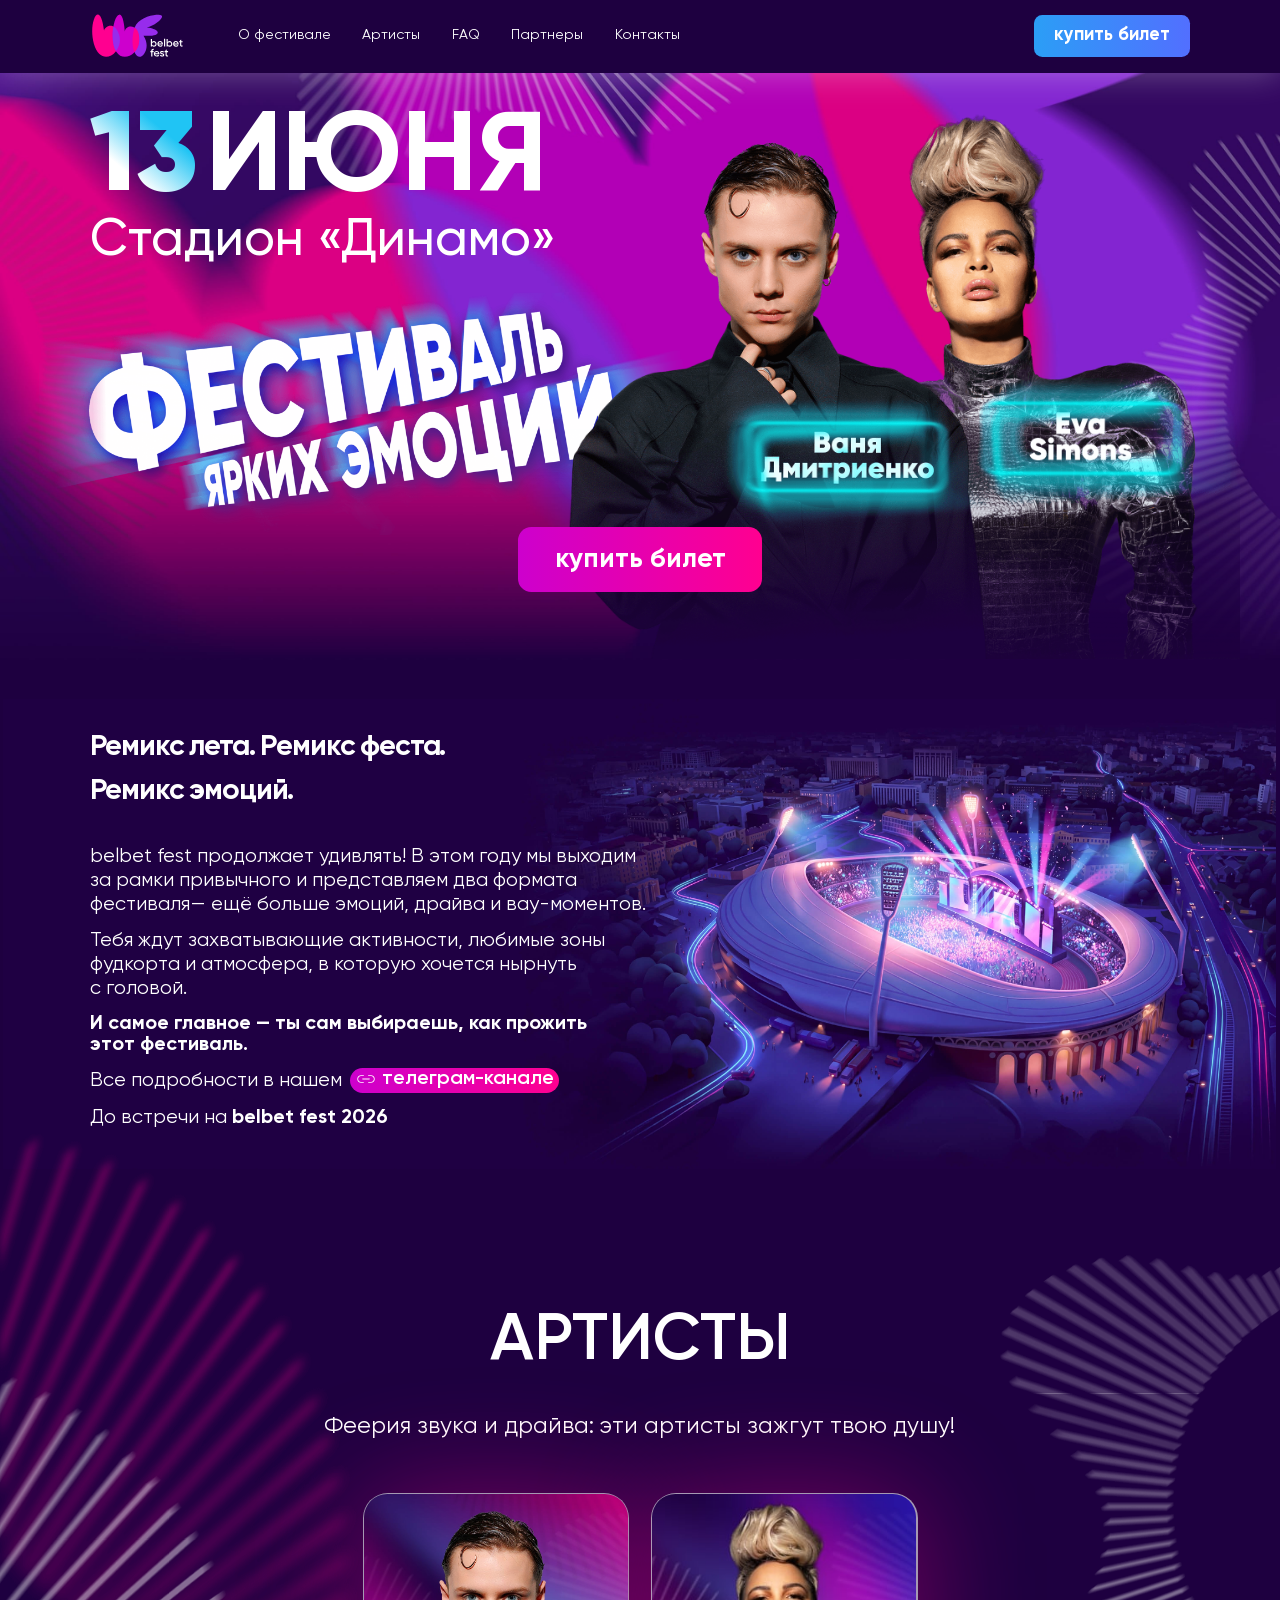
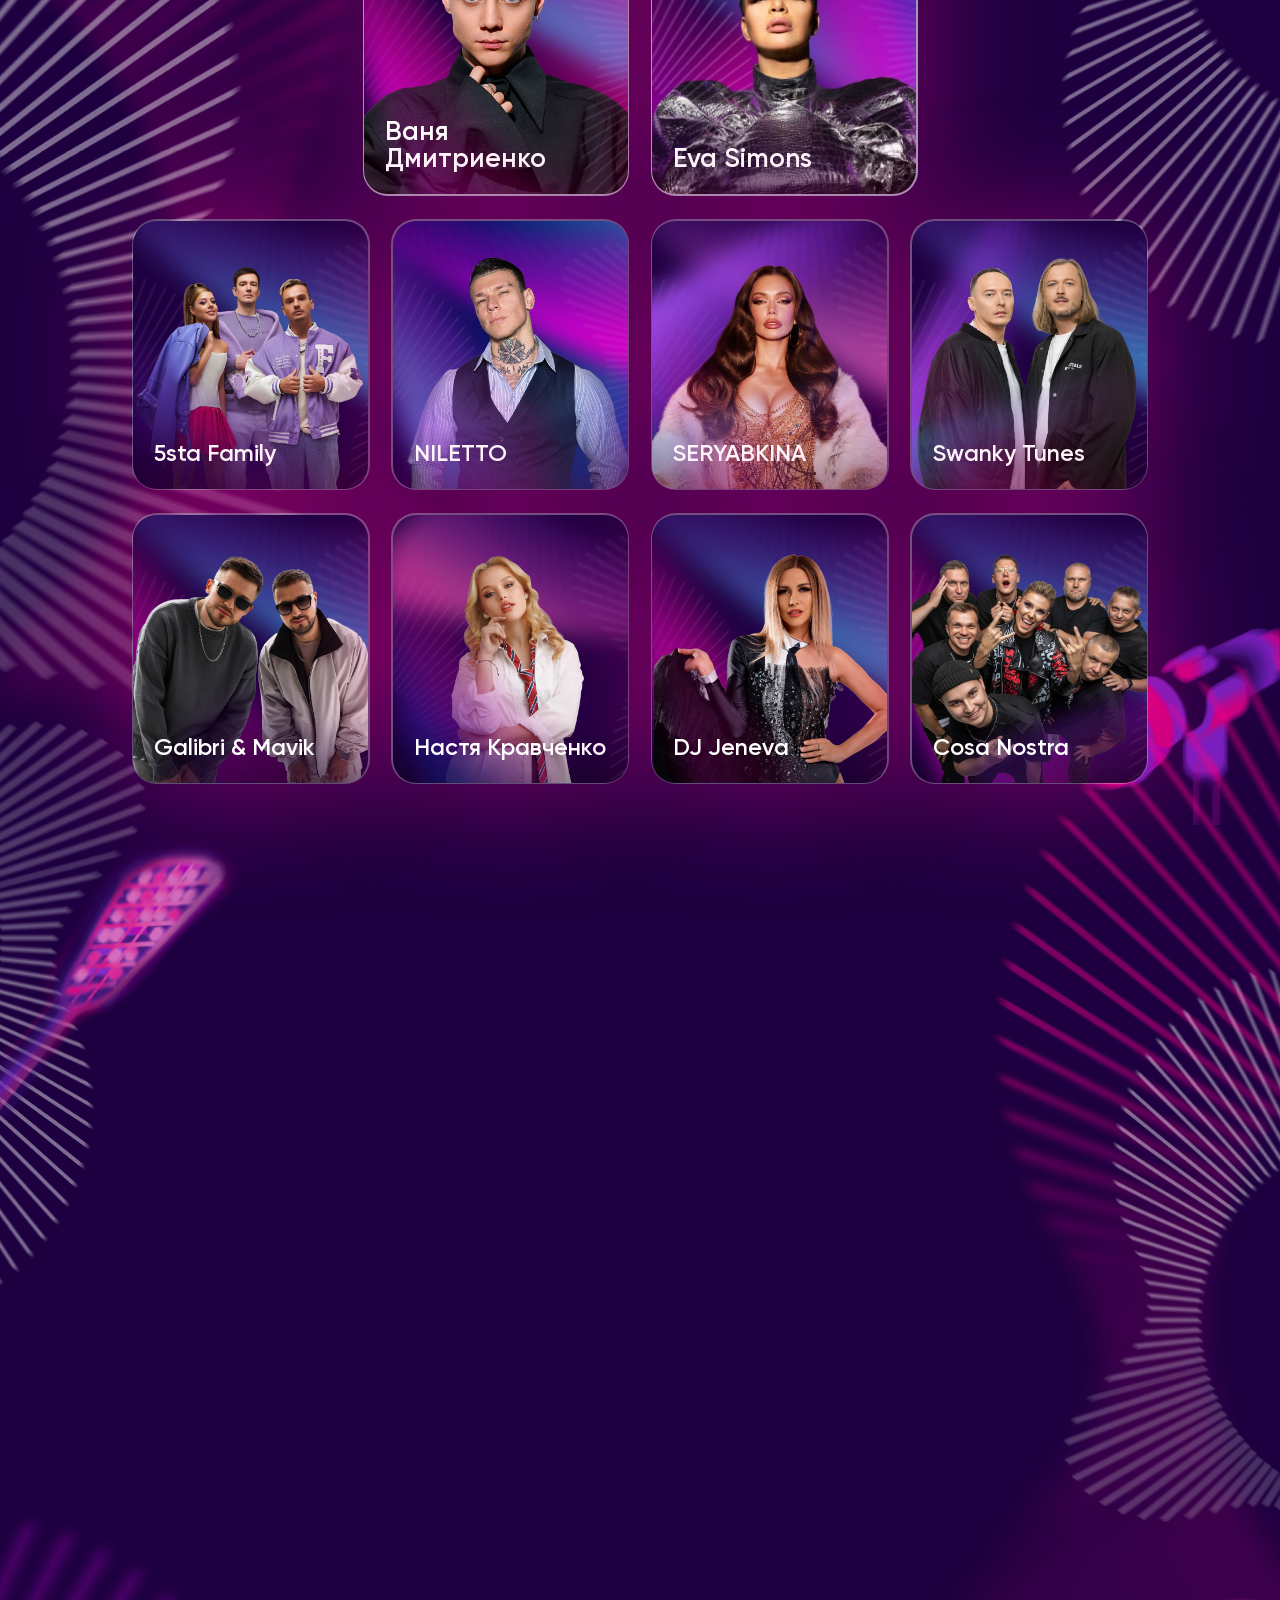
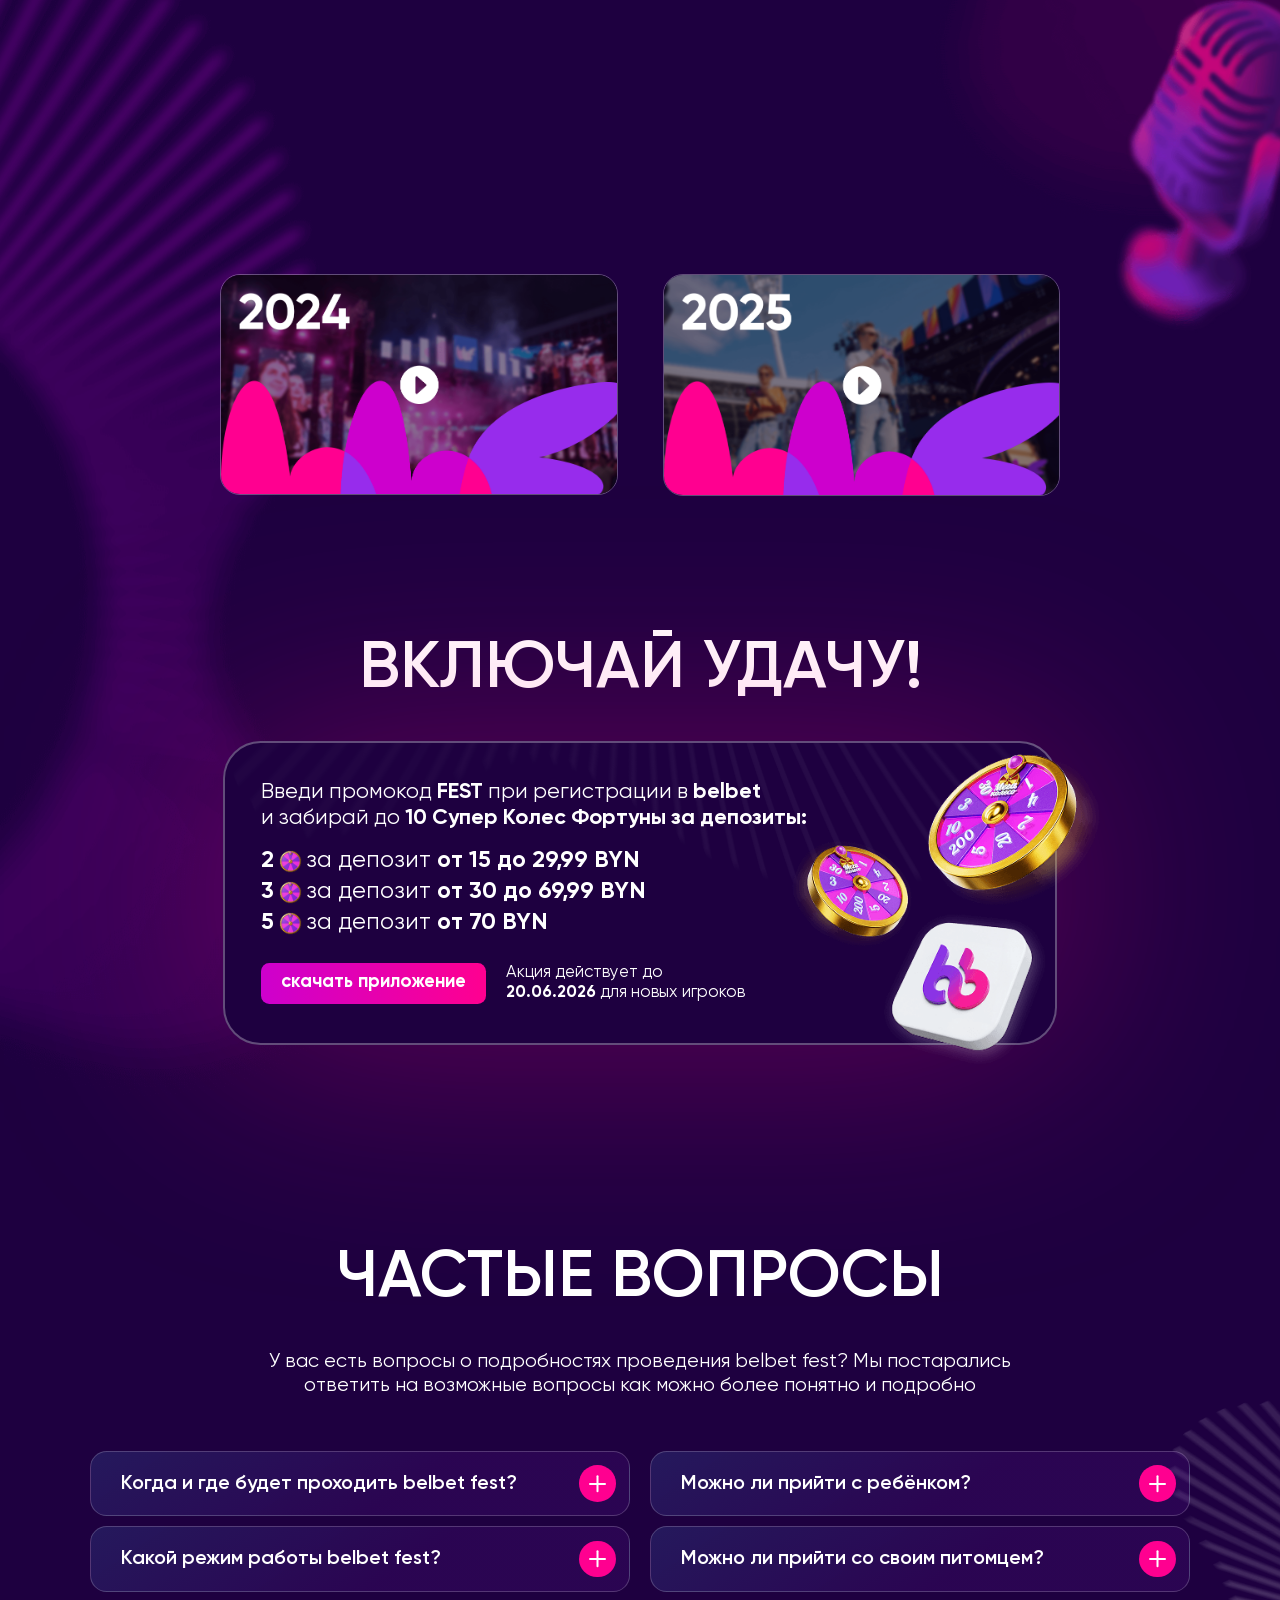
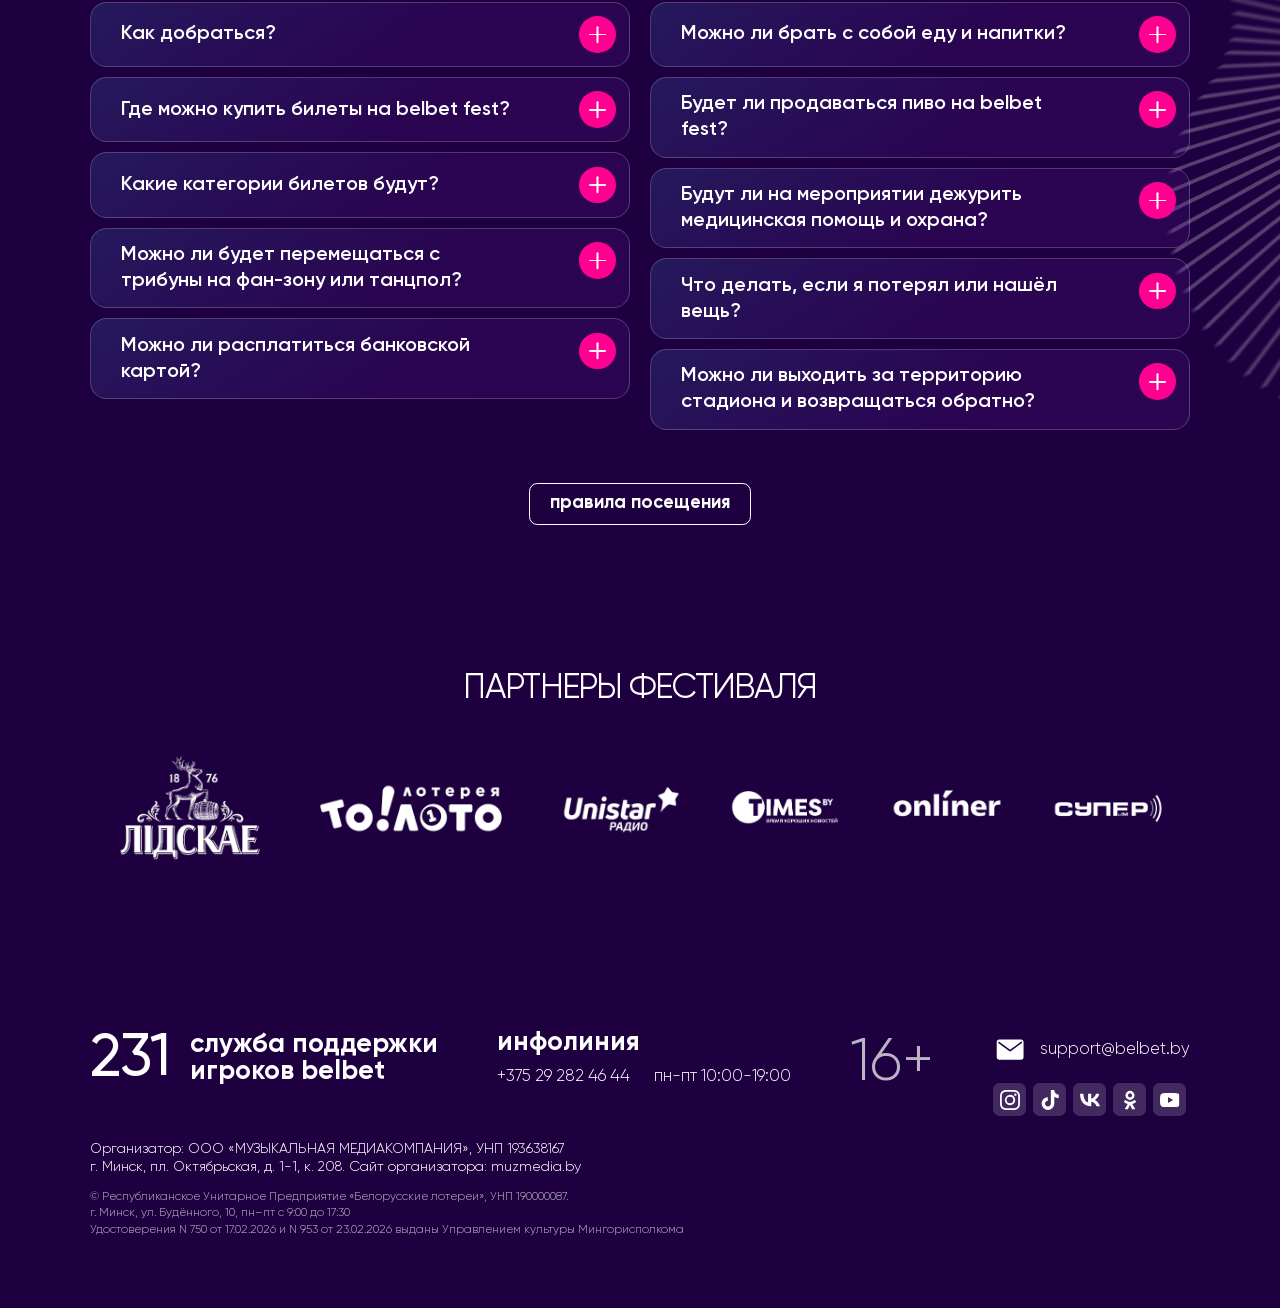
==== commit 05f0cc34: "обновление от 17.04" ====
--- a/index.html
+++ b/index.html
@@ -45,27 +45,26 @@
 </head>  
 <body class="home" >
   <!-- Yandex.Metrika counter -->
-  <script type="text/javascript">
+<script type="text/javascript">
     (function(m,e,t,r,i,k,a){
-      m[i]=m[i]||function(){(m[i].a=m[i].a||[]).push(arguments)};
-      m[i].l=1*new Date();
-      for (var j = 0; j < document.scripts.length; j++) {if (document.scripts[j].src === r) { return; }}
-      k=e.createElement(t),a=e.getElementsByTagName(t)[0],k.async=1,k.src=r,a.parentNode.insertBefore(k,a)
+        m[i]=m[i]||function(){(m[i].a=m[i].a||[]).push(arguments)};
+        m[i].l=1*new Date();
+        for (var j = 0; j < document.scripts.length; j++) {if (document.scripts[j].src === r) { return; }}
+        k=e.createElement(t),a=e.getElementsByTagName(t)[0],k.async=1,k.src=r,a.parentNode.insertBefore(k,a)
     })(window, document,'script','https://mc.yandex.ru/metrika/tag.js', 'ym');
-    
+
     ym(100089155, 'init', {webvisor:true, clickmap:true, referrer: document.referrer, url: location.href, accurateTrackBounce:true, trackLinks:true});
-  </script>
+</script>
 <noscript><div><img src="https://mc.yandex.ru/watch/100089155" style="position:absolute; left:-9999px;" alt="" /></div></noscript>
 <!-- /Yandex.Metrika counter -->
 <!-- Google Tag Manager (noscript) -->
 <noscript><iframe src="https://www.googletagmanager.com/ns.html?id=GTM-N3CVV2Q6"
-  height="0" width="0" style="display:none;visibility:hidden"></iframe></noscript>
-  <!-- End Google Tag Manager (noscript) -->
-  
-  <!-- header -->
+height="0" width="0" style="display:none;visibility:hidden"></iframe></noscript>
+<!-- End Google Tag Manager (noscript) -->
 <script src="js/appsflyer-smart-script.js?v=0.0.1"></script>
 <script src="js/appsflyer-insert-link-script.js?v=0.0.1"></script>
  <!-- appsflyer-smart-script end -->
+<!-- header -->
 <header class="header">
   <div class="wrapper">
     <div class="header-block">
@@ -161,24 +160,24 @@
         <div class="art-slider">
           <div class="swiper">
             <div class="swiper-wrapper">
+                <!-- changed start -->
               <div class="swiper-slide">
                 <div class="art-item">
-                  <div class="art-item-img" style="background-image: url(img/data/art/dmitrienko.jpg);"></div>
+                  <div class="art-item-img" style="background-image: url(img/data/art/dmitrienko2.jpg);"></div>
                   <div class="art-item-text">
                     Ваня Дмитриенко
                   </div>    
                 </div>
               </div> 
               <div class="swiper-slide">
-                <!-- changed start -->
                 <div class="art-item">
-                  <div class="art-item-img" style="background-image: url(img/data/art/simons.jpg);"></div>
+                  <div class="art-item-img" style="background-image: url(img/data/art/simons2.jpg);"></div>
                   <div class="art-item-text">
                     Eva Simons
                   </div>
                 </div>
+              </div>
                 <!-- changed end -->
-              </div>
             </div>
             <div class="swiper-pagination"></div>
           </div>
@@ -202,13 +201,13 @@
                 <div class="art-item opened">
                   <div class="art-item-img" style="background-image: url(img/data/art/niletto.jpg);"></div>
                   <div class="art-item-text">
-                    Niletto
+                    NILETTO
                   </div>
                 </div>
                 <!-- changed end -->
               </div>
               <div class="swiper-slide">
-                <div class="art-item">
+                <div class="art-item opened">
                   <div class="art-item-img" style="background-image: url(img/data/art/seryabkina.jpg);"></div>
                   <div class="art-item-text">
                     SERYABKINA
--- a/css/main.css
+++ b/css/main.css
@@ -1132,7 +1132,7 @@
   justify-content: space-between;
   align-items: flex-start;
   font-size: 1rem;
-  font-weight: 500;
+  font-weight: 600;
   line-height: 110%;
   transition: 0.24s;
   text-align: left;
@@ -1150,6 +1150,22 @@
   border-radius: 1.1666666667rem;
   width: 100%;
   padding-bottom: 114%;
+  overflow: hidden;
+}
+
+.art-item-img:after{
+  content: "";
+  position: absolute;
+  top: 0;
+  left: 0;
+  right: 0;
+  bottom: 0;
+  border-radius: inherit;
+  background: linear-gradient(180deg, rgba(0, 0, 0, 0) 76.56%, rgba(0, 0, 0, 0.3) 100%);
+}
+
+.art-head .art-item-img:after{
+  content: none;
 }
 
 .art-item-text{
@@ -2554,6 +2570,10 @@
     left: -5.1666666667rem;
   }
 
+  .luck-section .section-title{
+    line-height: normal;
+  }
+
   .luck-block{
     padding: 1.6666666667rem;
     font-size: 0.8333333333rem;
@@ -3207,4 +3227,4 @@
     padding-right: 0.4166666667rem;
   }
 }
-/*# sourceMappingURL=[data-uri] */
+/*# sourceMappingURL=[data-uri]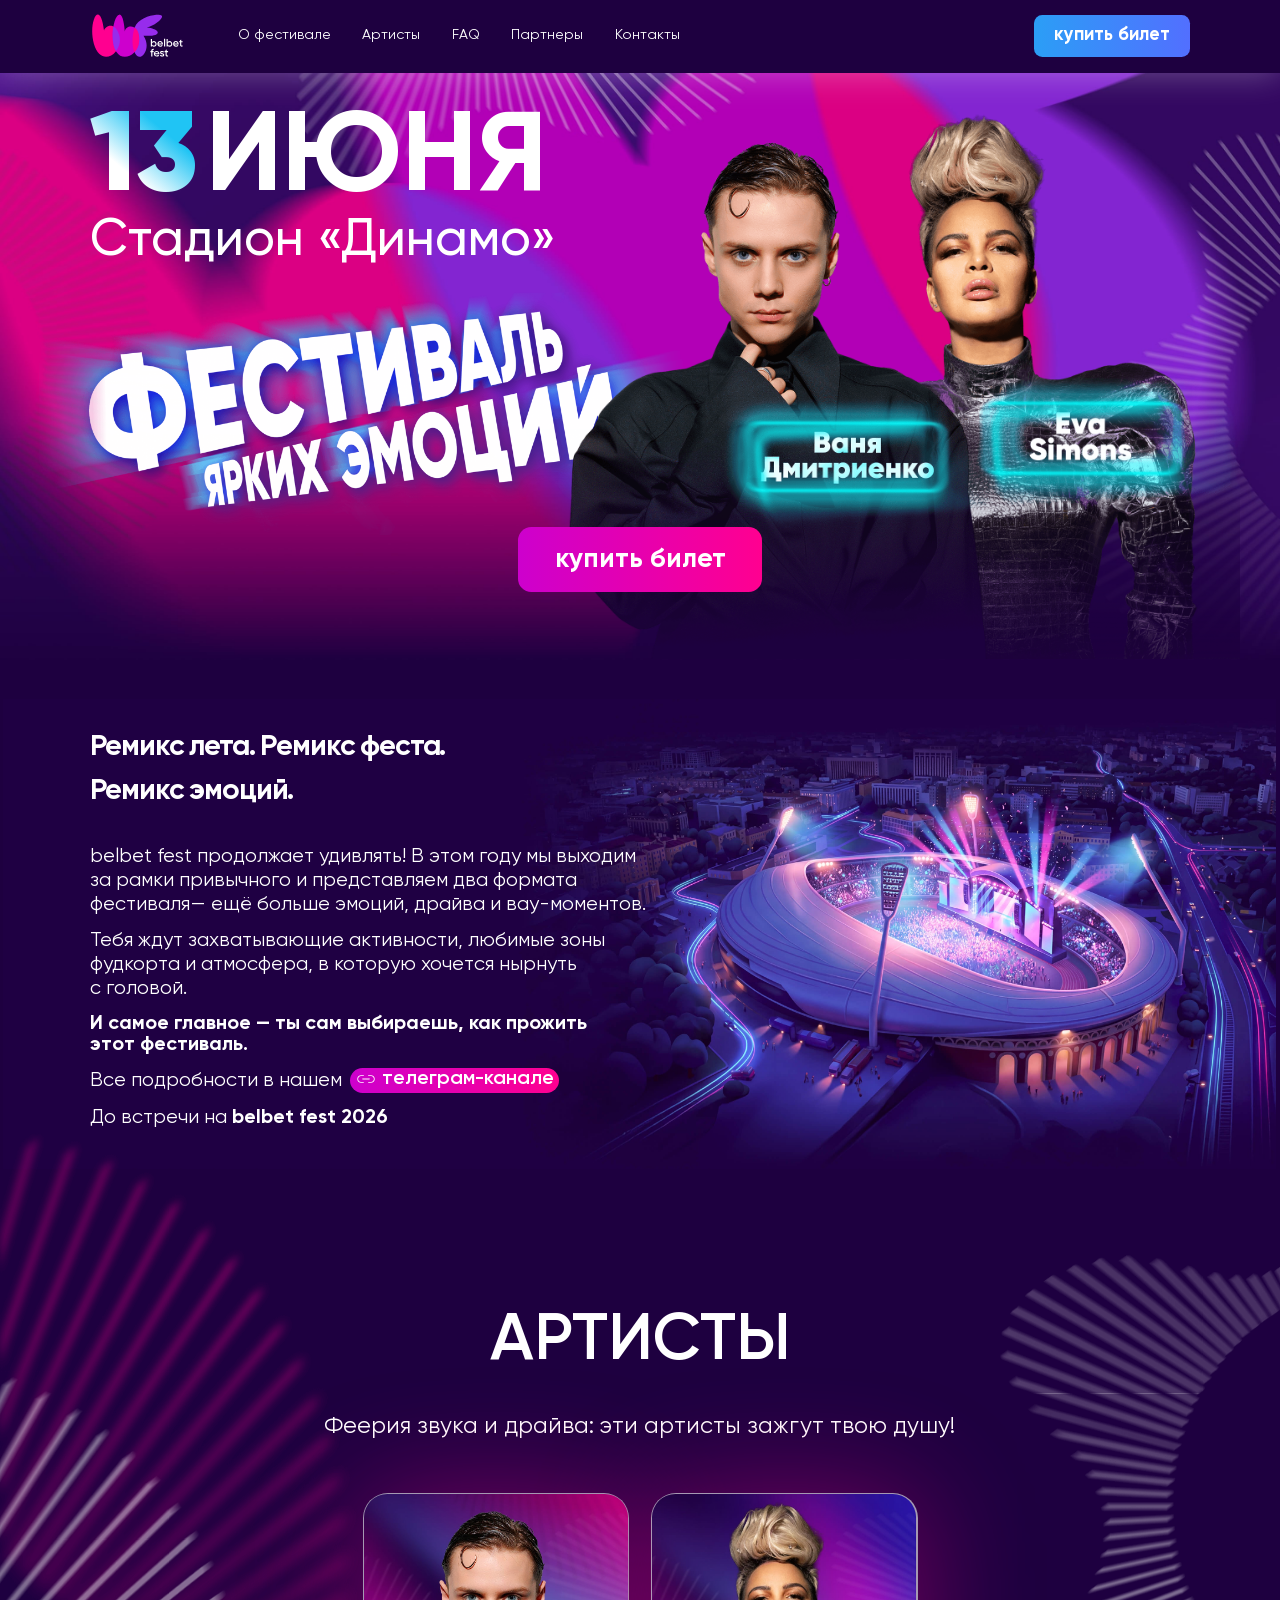
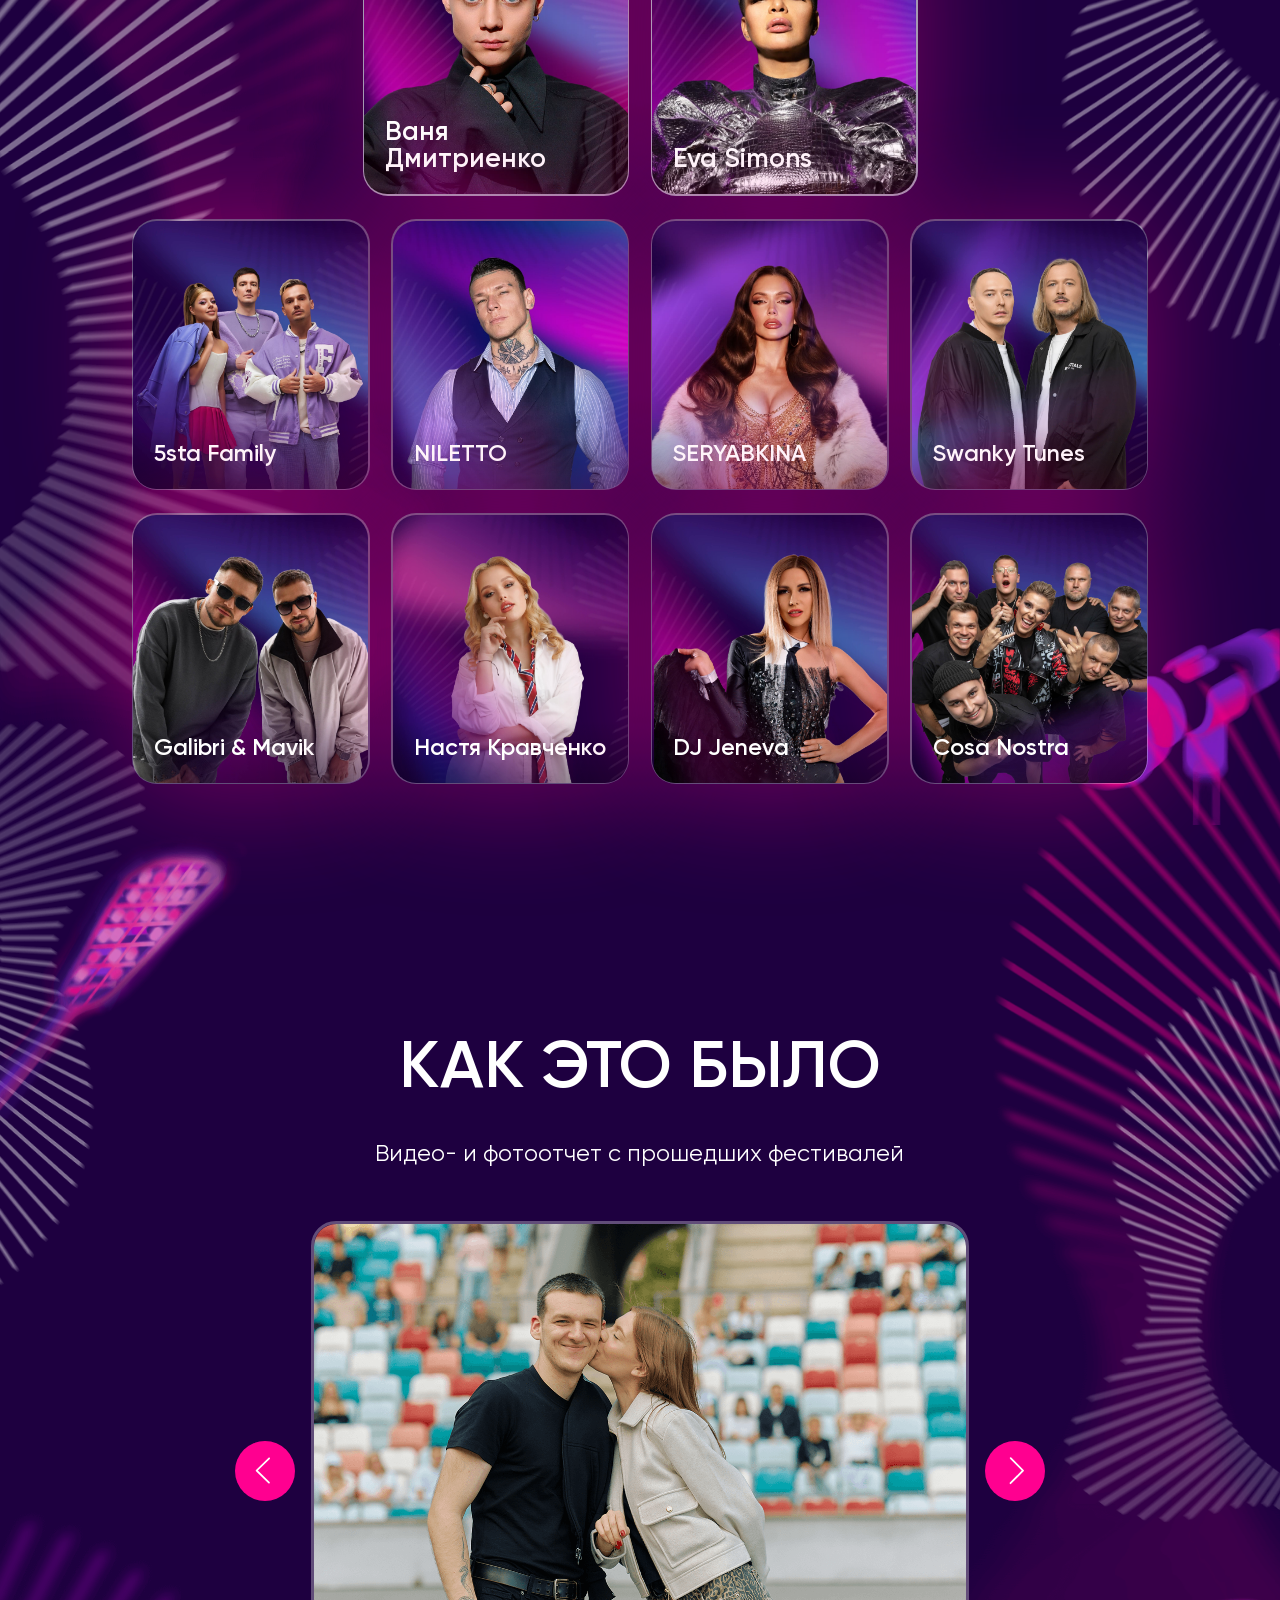
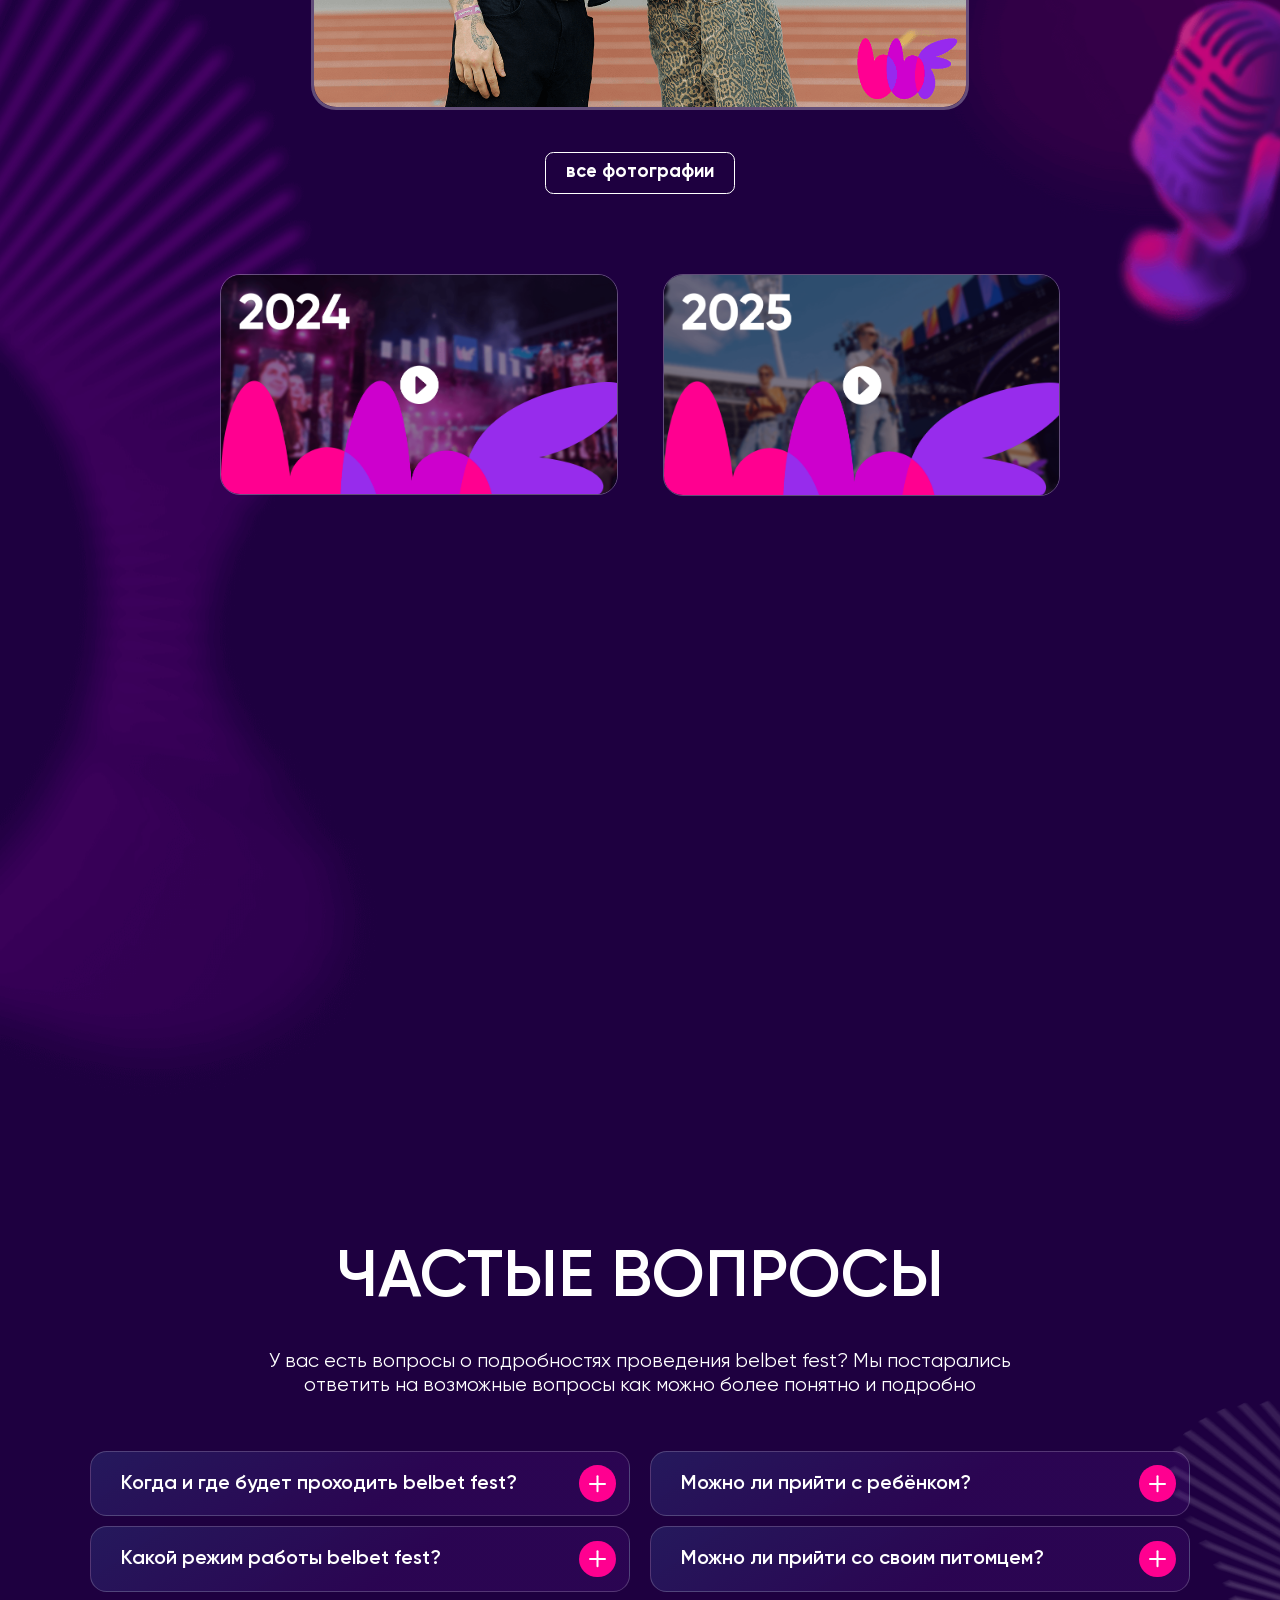
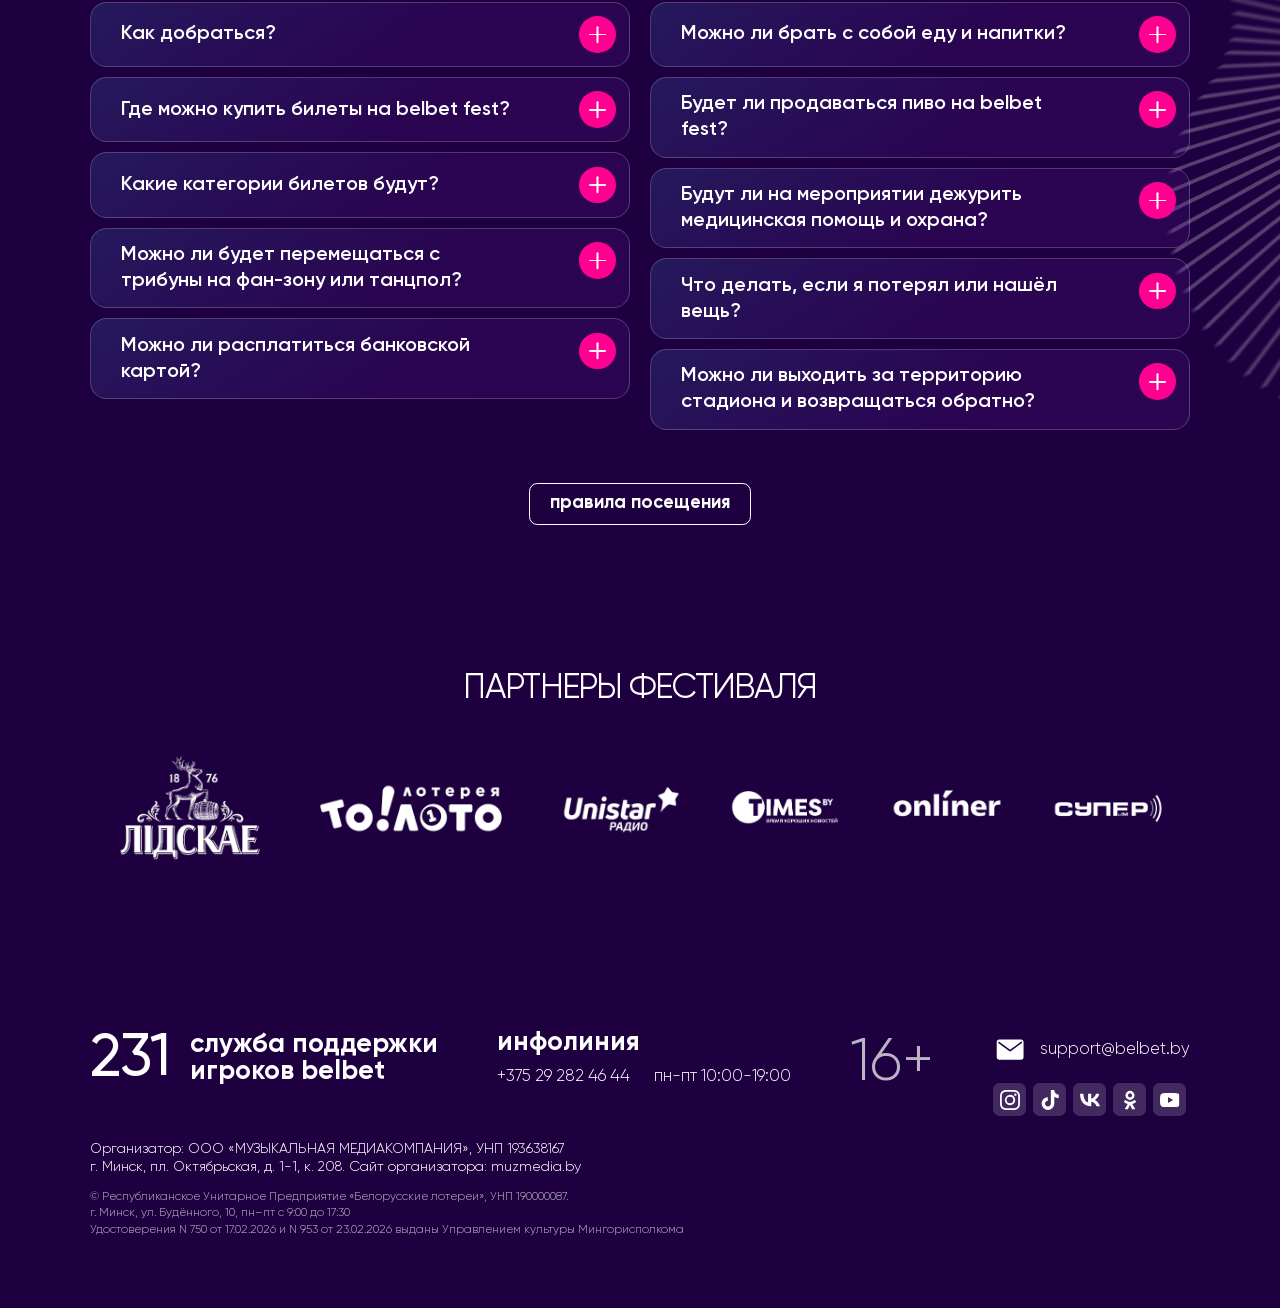
==== commit 317d90a8: "Поправил фотку Саймонс" ====
--- a/index.html
+++ b/index.html
@@ -171,7 +171,7 @@
               </div> 
               <div class="swiper-slide">
                 <div class="art-item">
-                  <div class="art-item-img" style="background-image: url(img/data/art/simons2.jpg);"></div>
+                  <div class="art-item-img" style="background-image: url(img/data/art/simons.jpg);"></div>
                   <div class="art-item-text">
                     Eva Simons
                   </div>
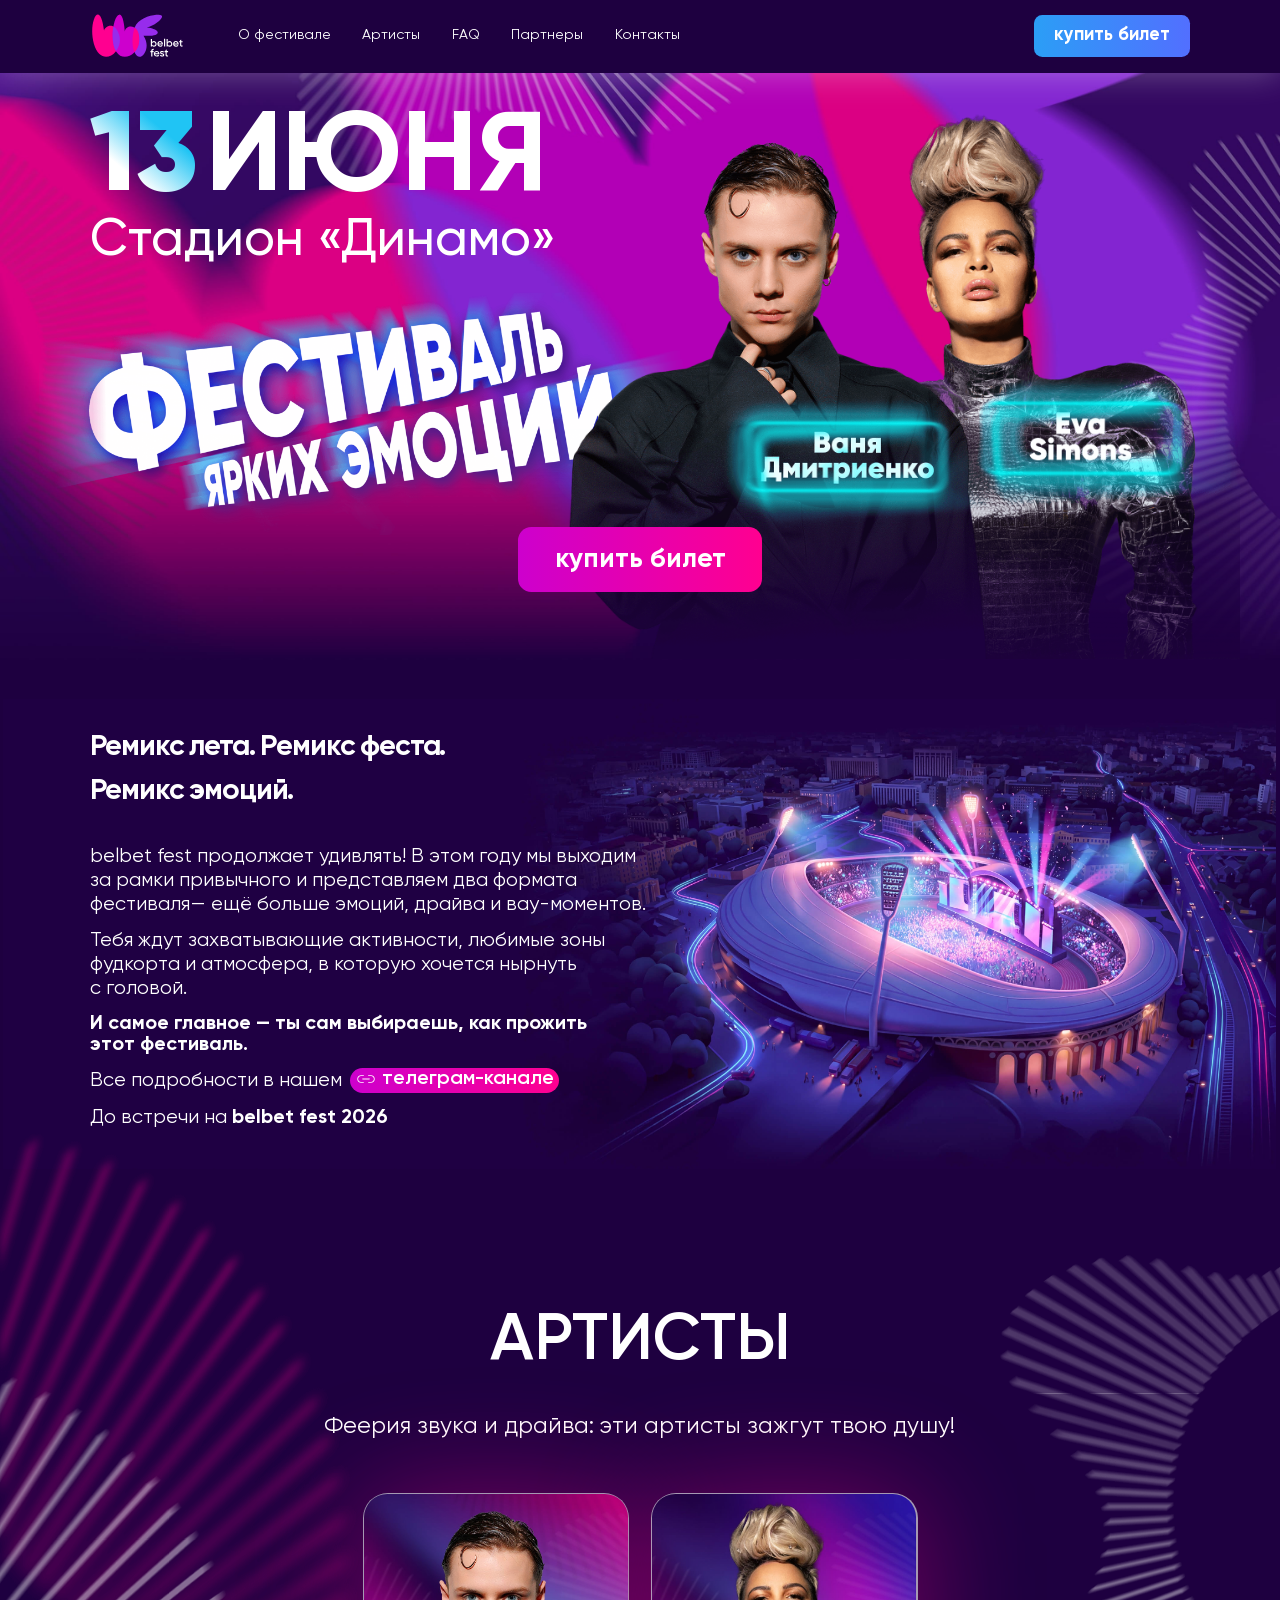
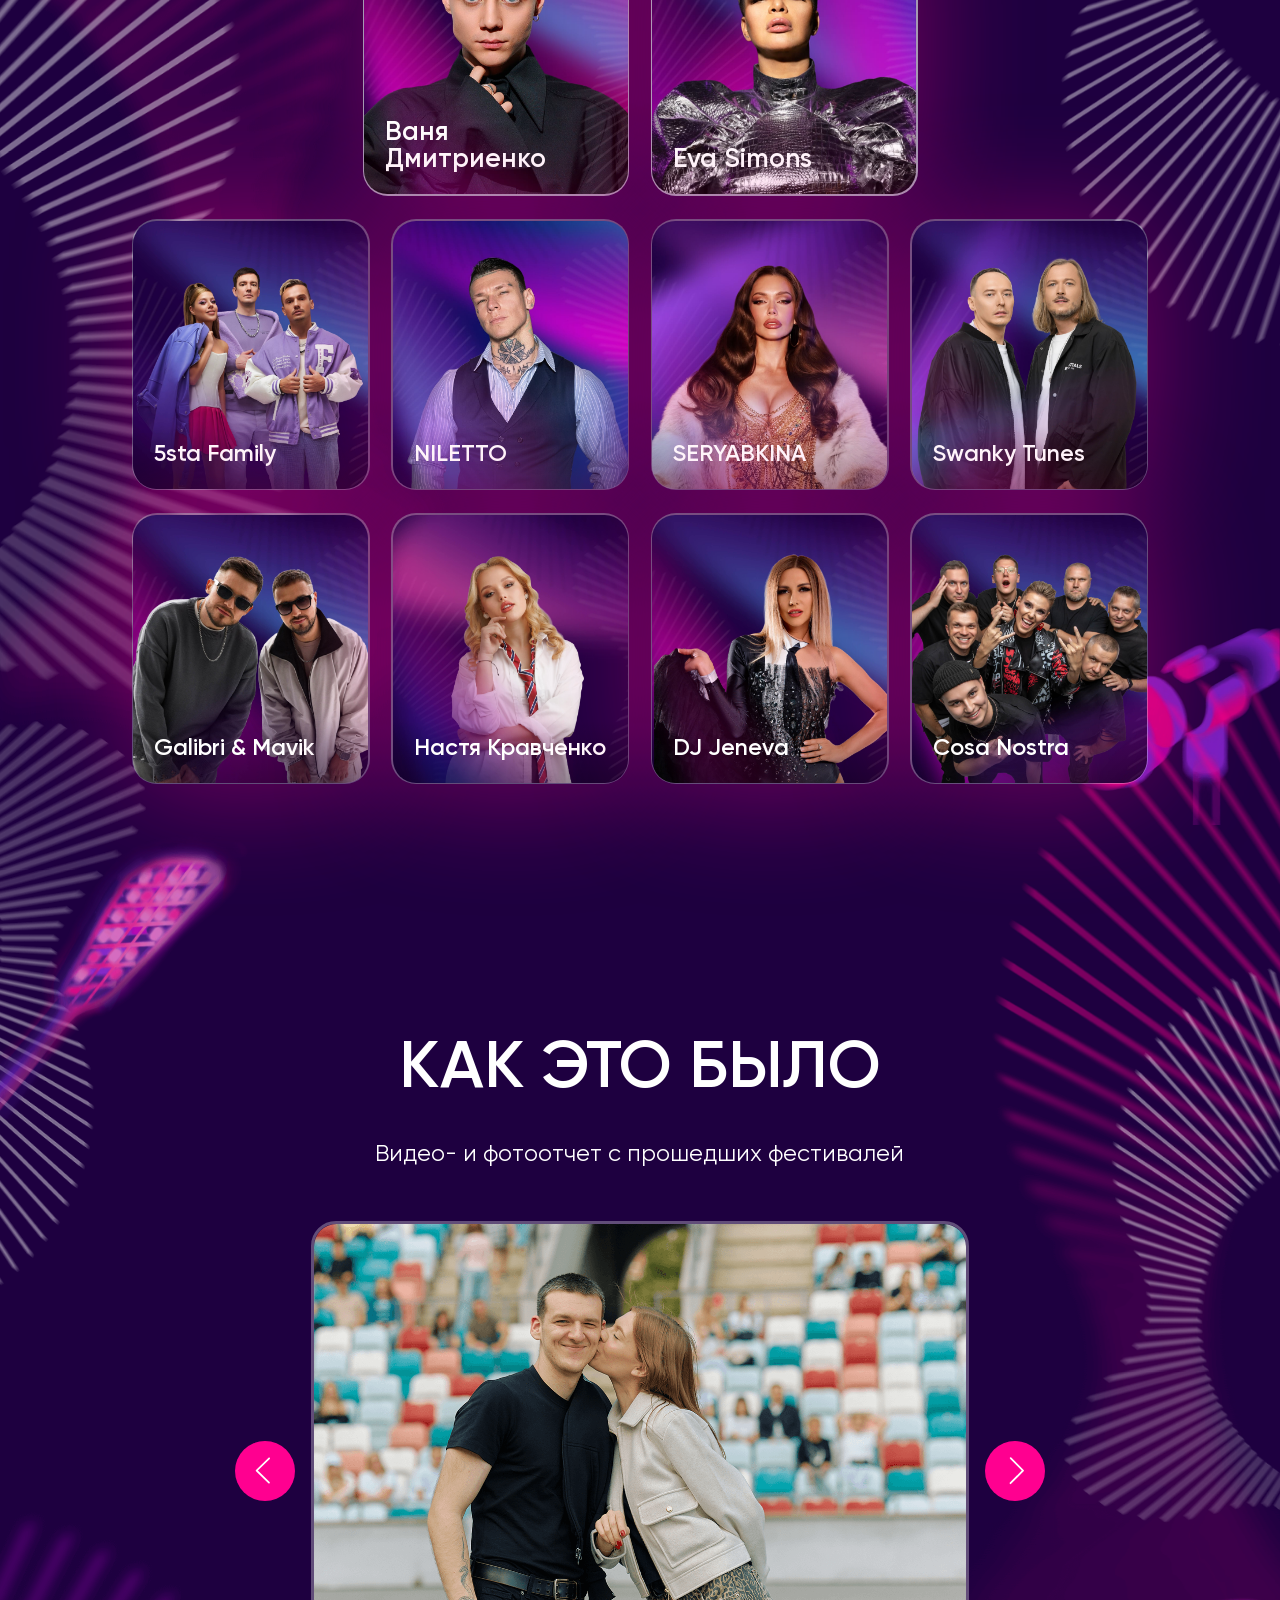
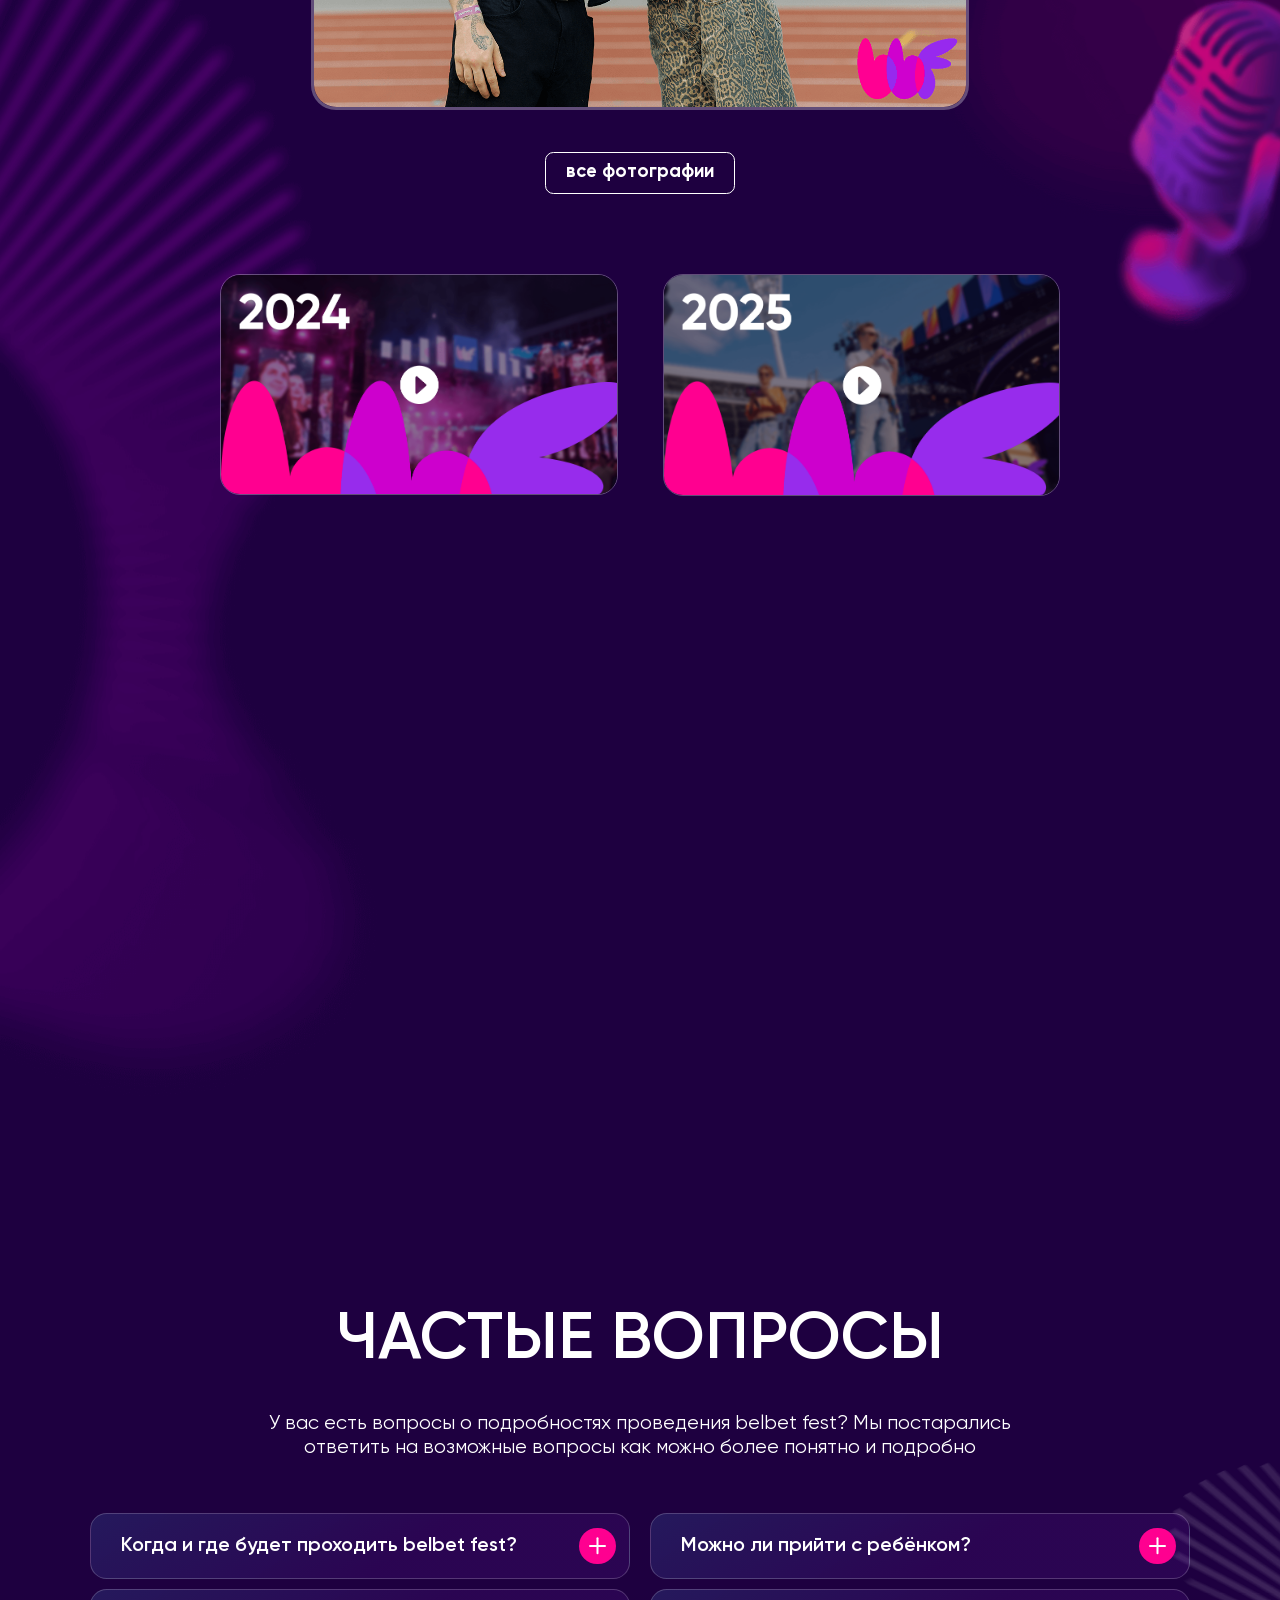
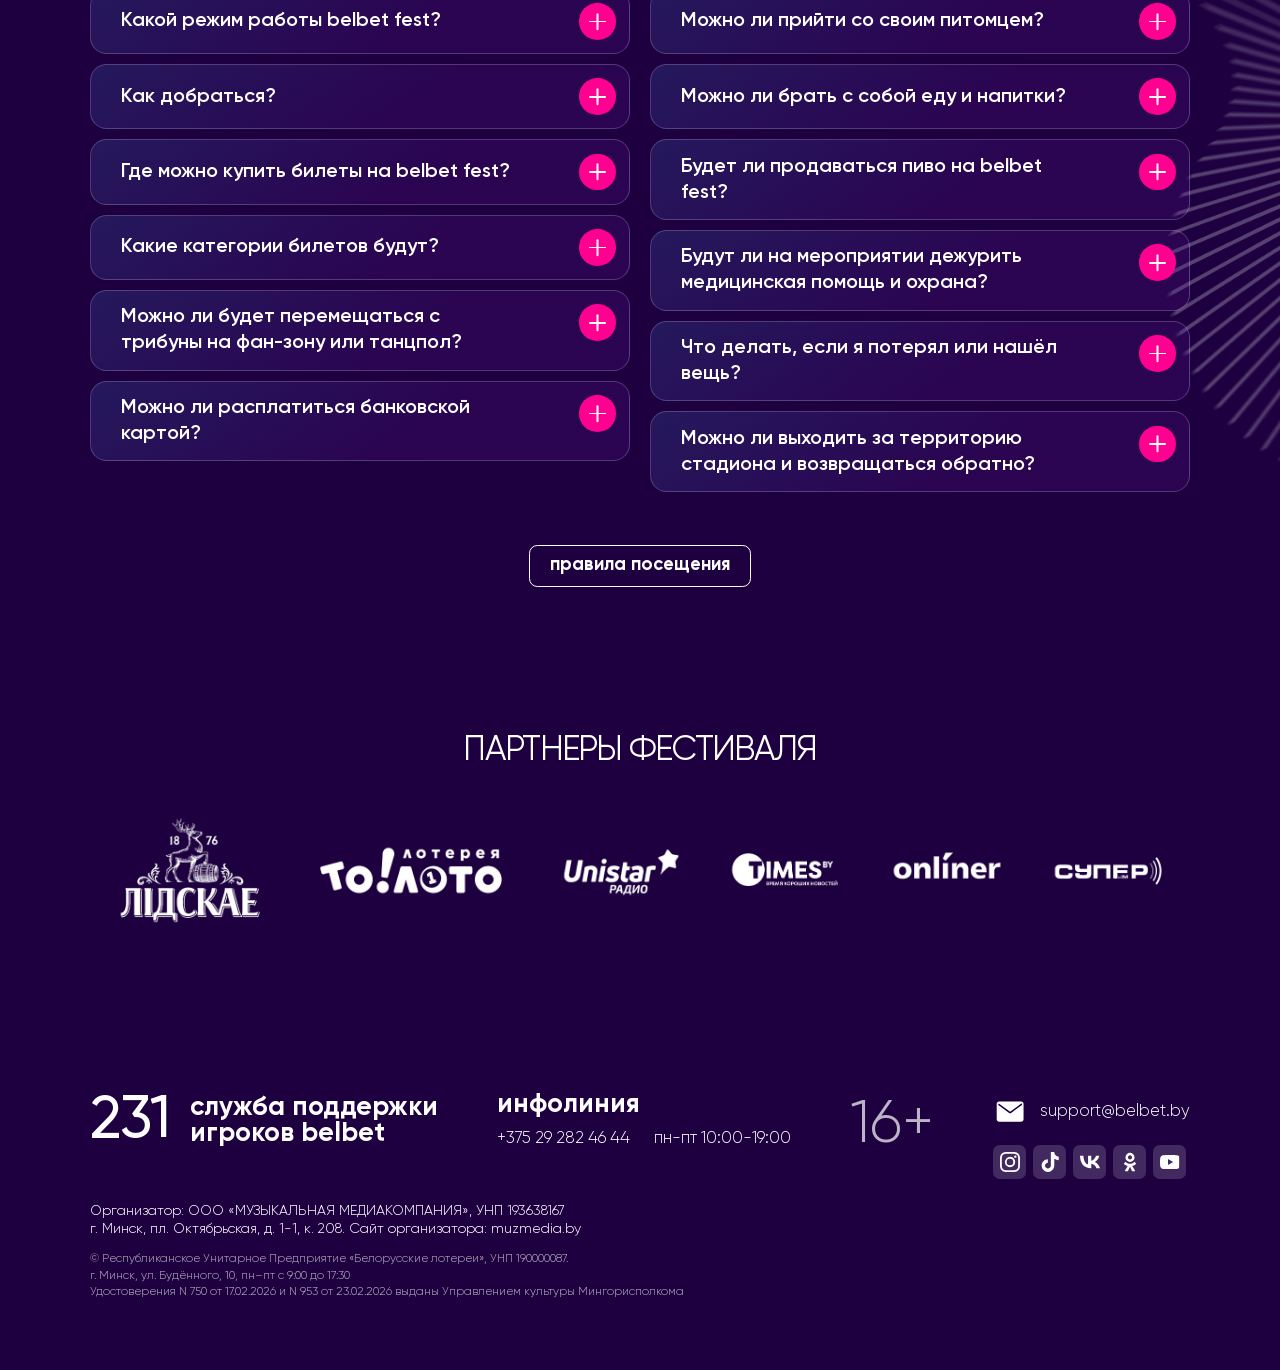
==== commit 4195efca: "добавил условия акции" ====
--- a/index.html
+++ b/index.html
@@ -404,6 +404,8 @@
 
         <div class="capt">Акция действует до <strong>20.06.2026</strong> для новых игроков</div>
       </div>
+      <div class="rules_text">В акции можно принять участие 3 раза и получить бонус за депозит в каждом диапазоне (но не более 1 раза в одном из диапазонов и только за первые 3 депозита). Срок на внесение депозитов — 10 дней с момента регистрации.
+      </div>
     </div>
   </div>
 </div>
--- a/css/main.css
+++ b/css/main.css
@@ -3228,3 +3228,9 @@
   }
 }
 /*# sourceMappingURL=[data-uri] */
+
+.rules_text {
+  font-size: 50%;
+  line-height: 110%;
+  margin-top: 5%;
+}
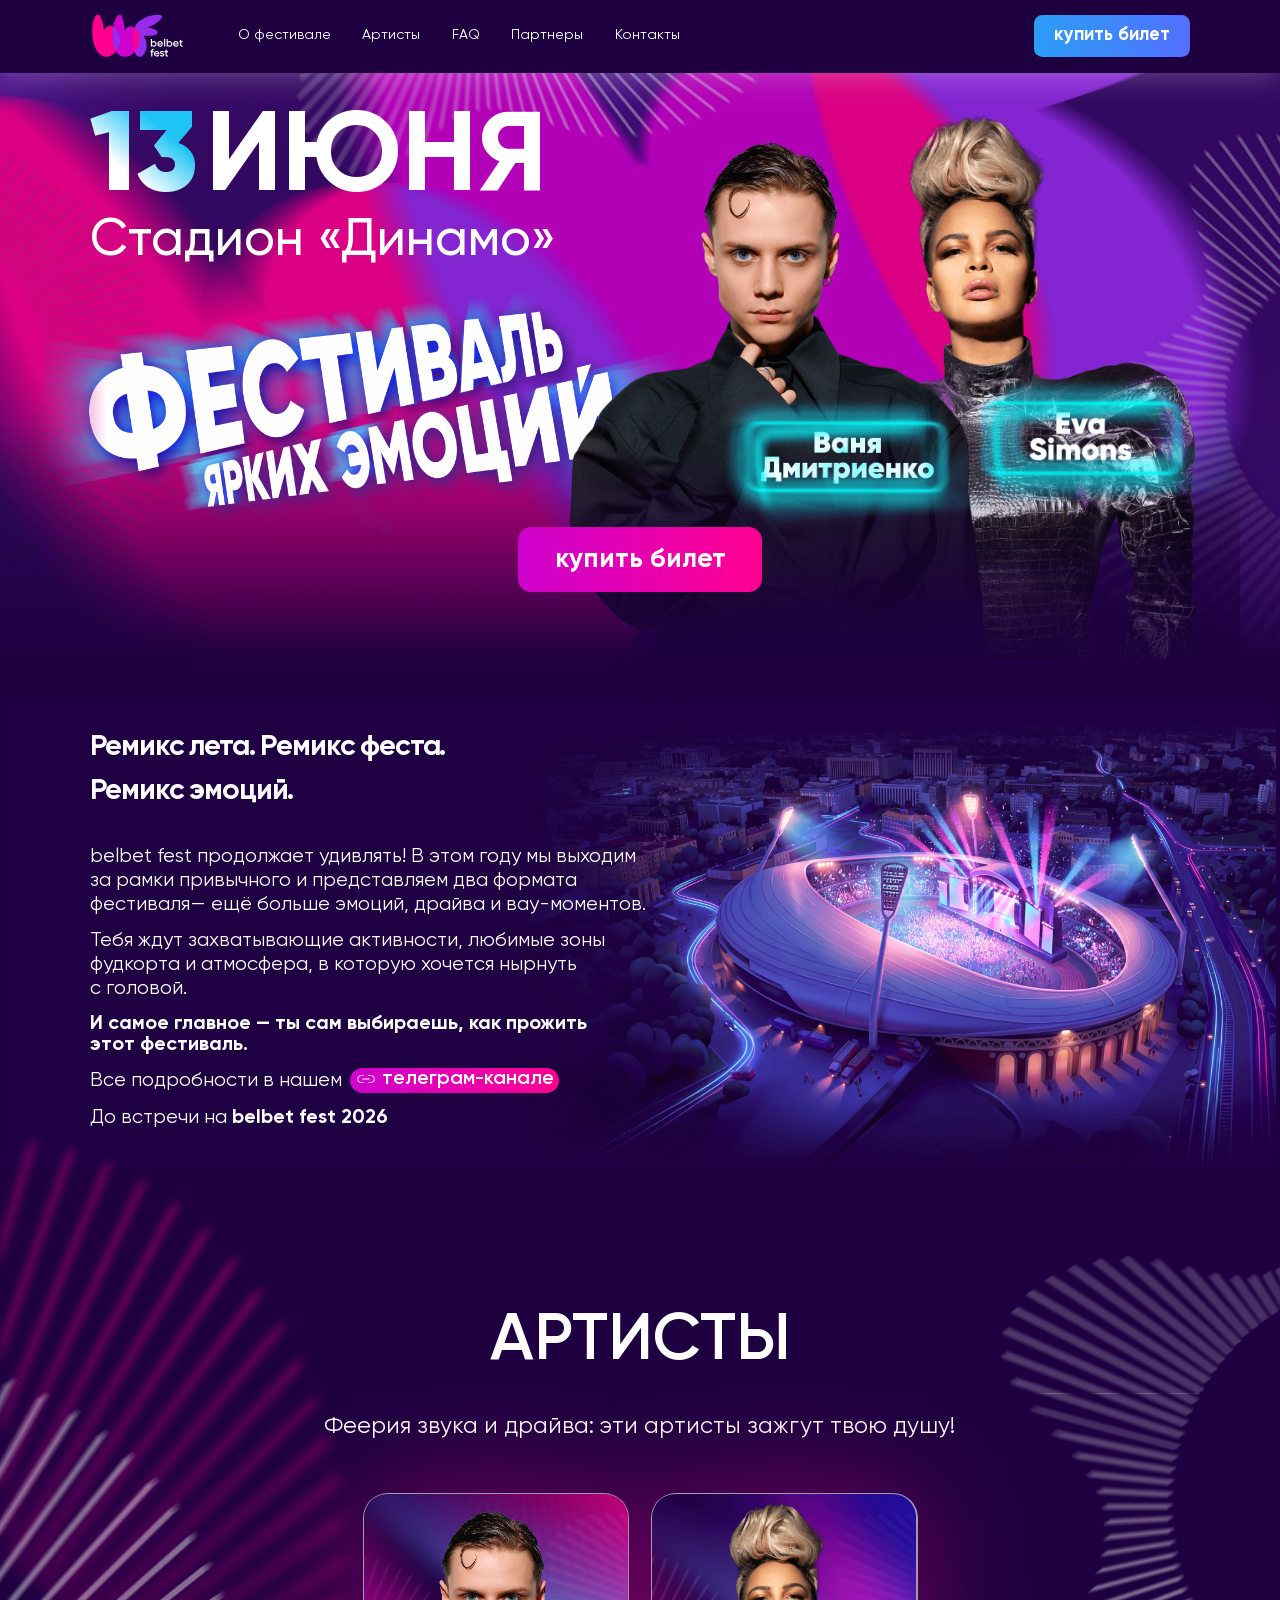
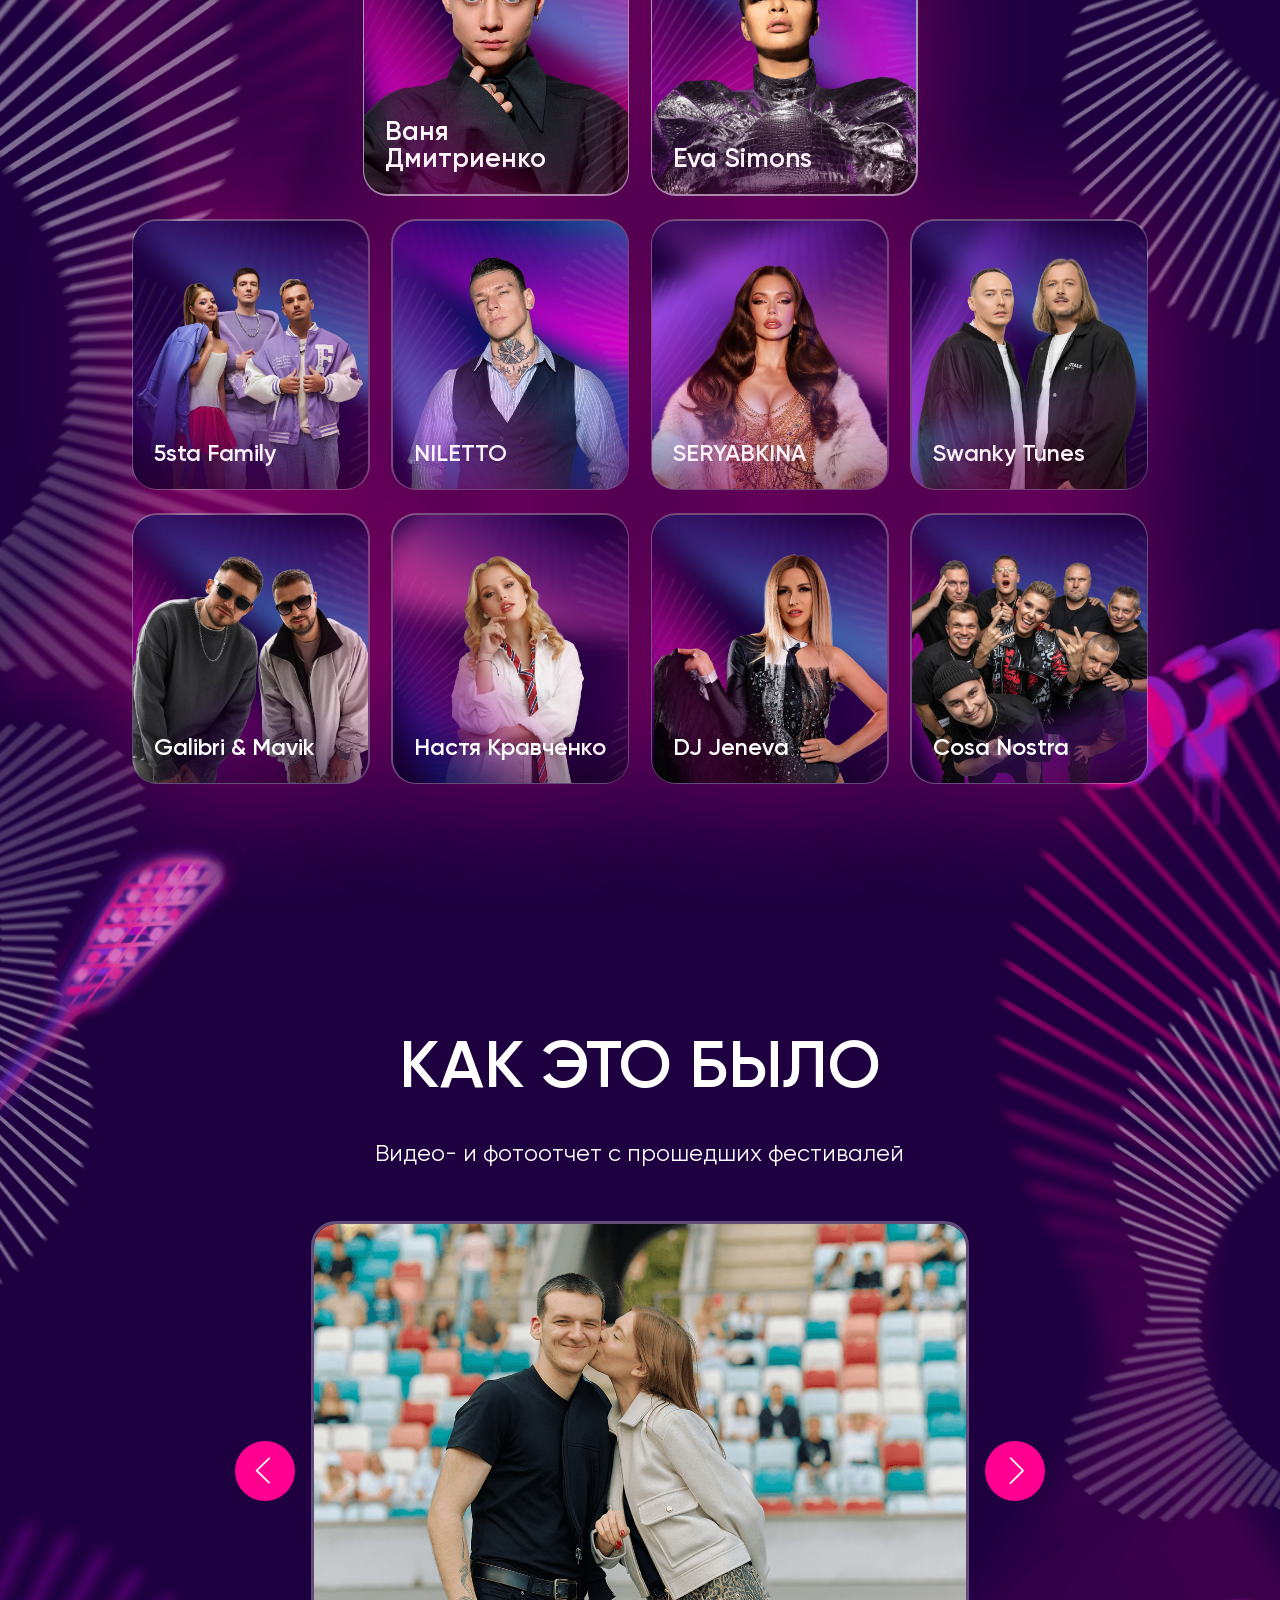
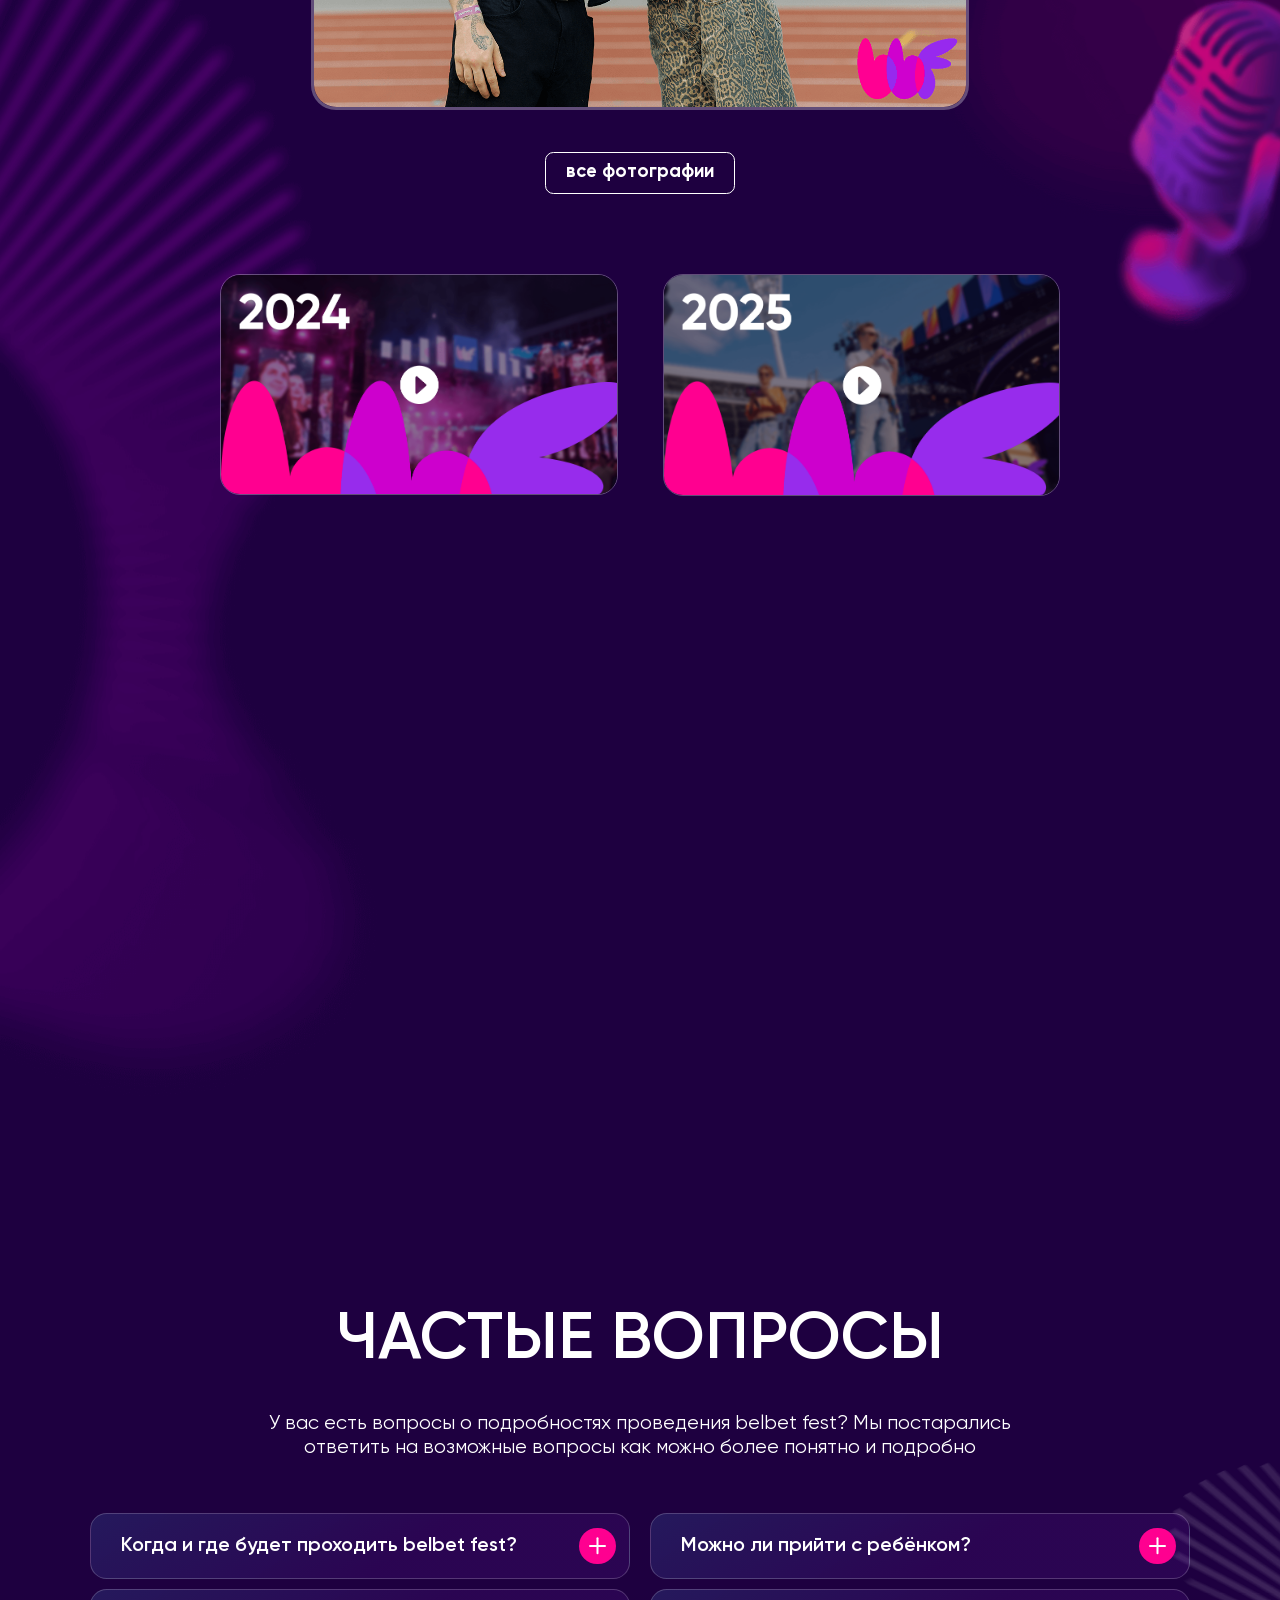
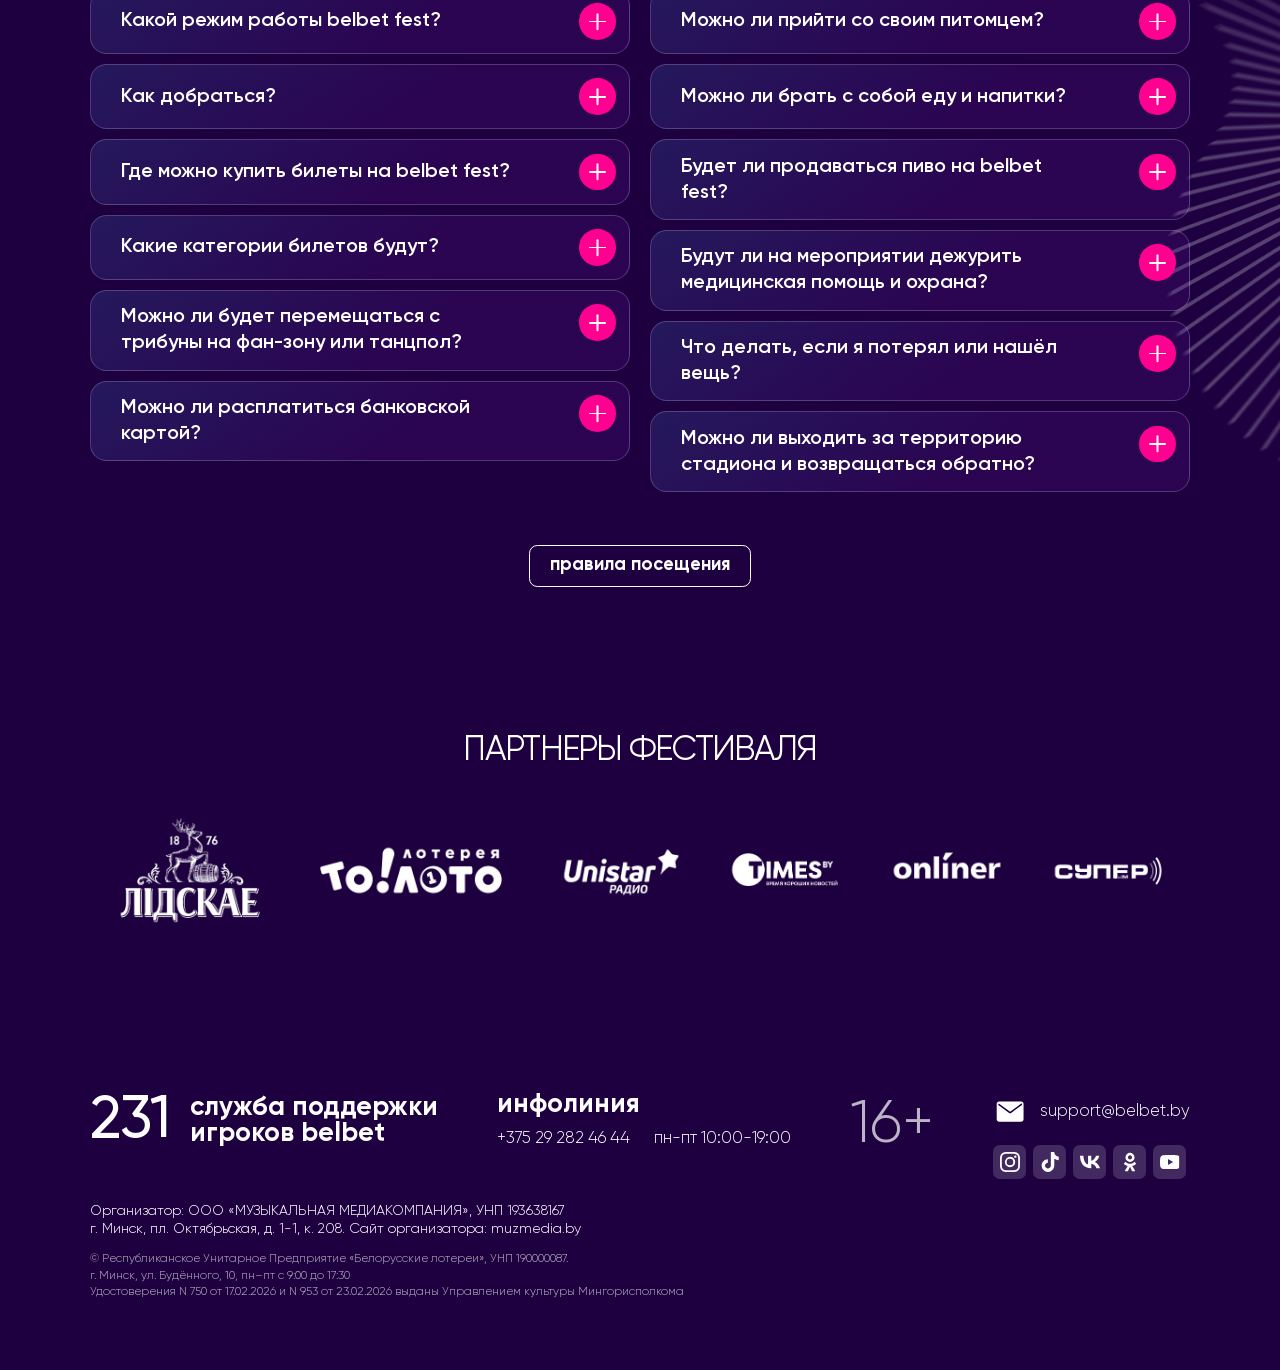
==== commit 9eba997d: "поправил фото" ====
--- a/index.html
+++ b/index.html
@@ -171,7 +171,7 @@
               </div> 
               <div class="swiper-slide">
                 <div class="art-item">
-                  <div class="art-item-img" style="background-image: url(img/data/art/simons.jpg);"></div>
+                  <div class="art-item-img" style="background-image: url(img/data/art/eva.png);"></div>
                   <div class="art-item-text">
                     Eva Simons
                   </div>
@@ -404,8 +404,7 @@
 
         <div class="capt">Акция действует до <strong>20.06.2026</strong> для новых игроков</div>
       </div>
-      <div class="rules_text">В акции можно принять участие 3 раза и получить бонус за депозит в каждом диапазоне (но не более 1 раза в одном из диапазонов и только за первые 3 депозита). Срок на внесение депозитов — 10 дней с момента регистрации.
-      </div>
+      <div class="rules_text">В акции можно принять участие 3 раза и получить бонус за депозит в каждом диапазоне (но не более 1 раза в одном из диапазонов и только за первые 3 депозита). Срок на внесение депозитов — 10 дней с момента регистрации.</div>
     </div>
   </div>
 </div>
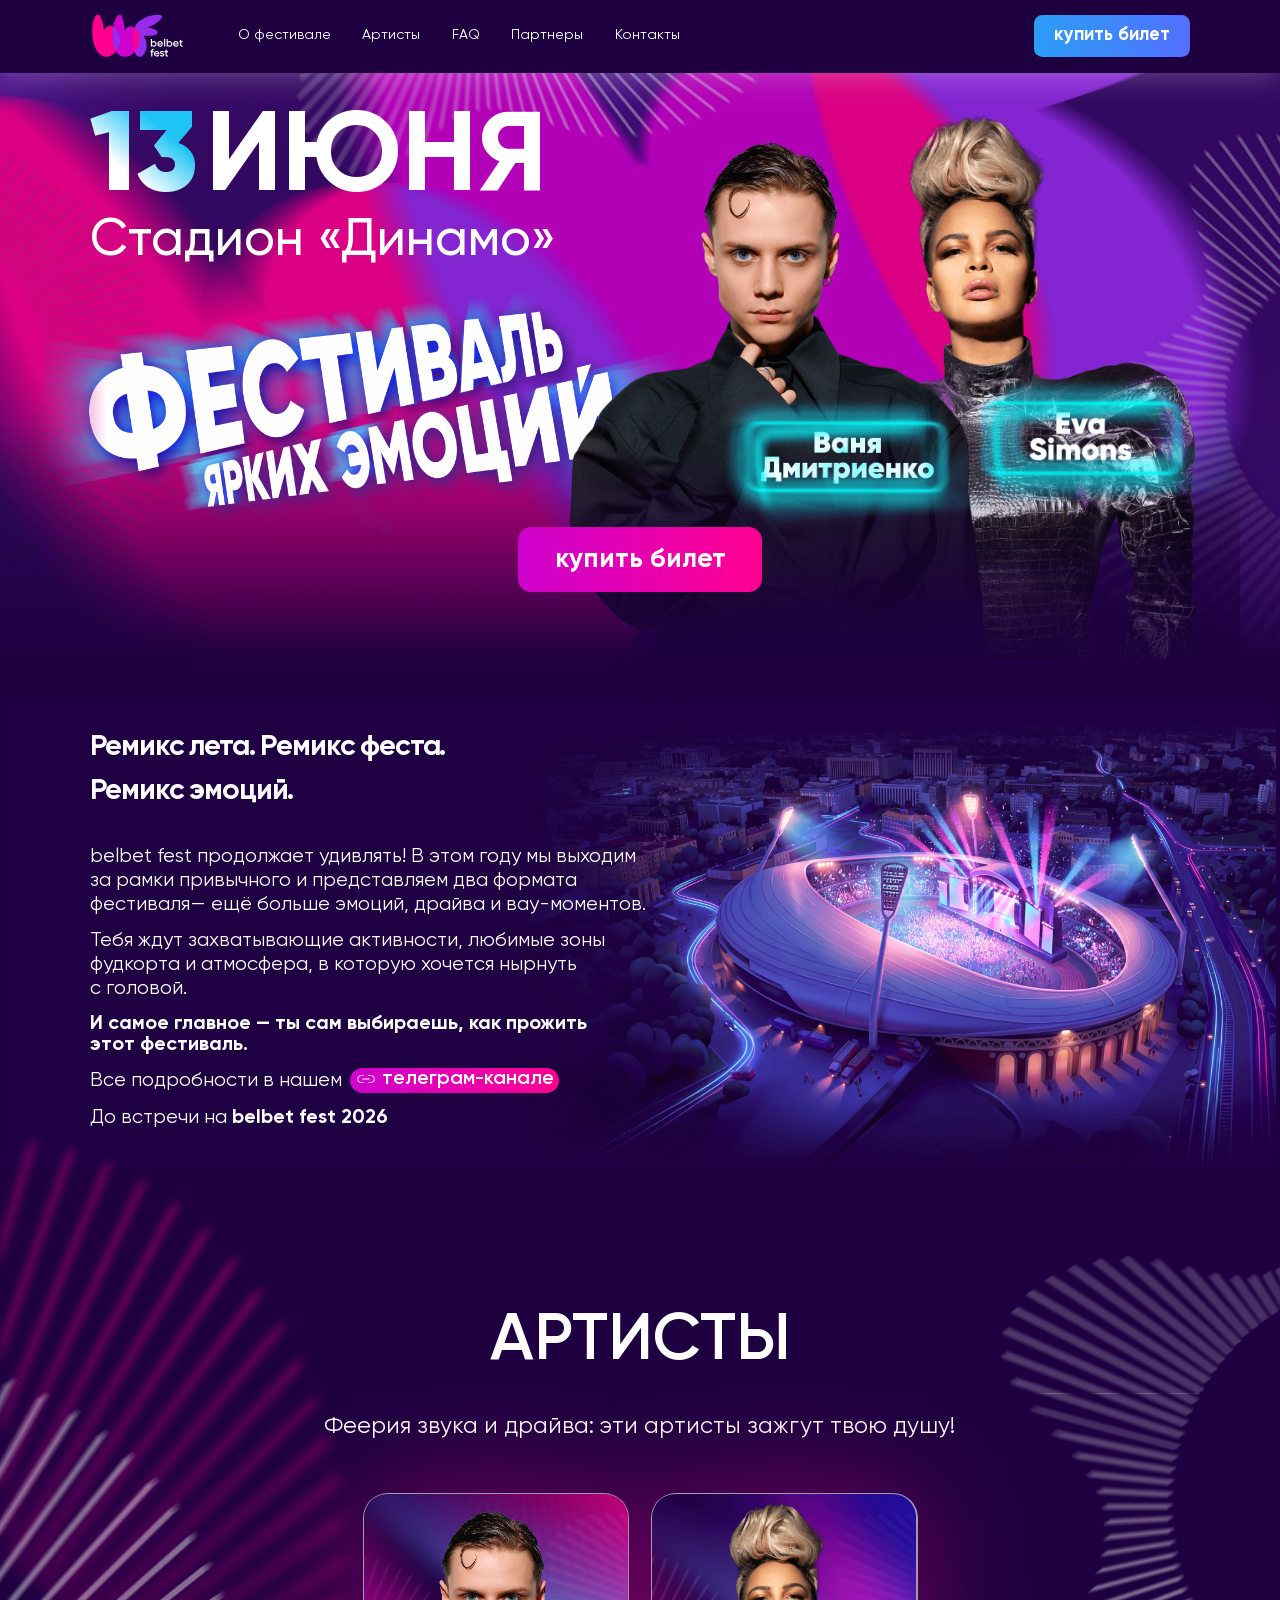
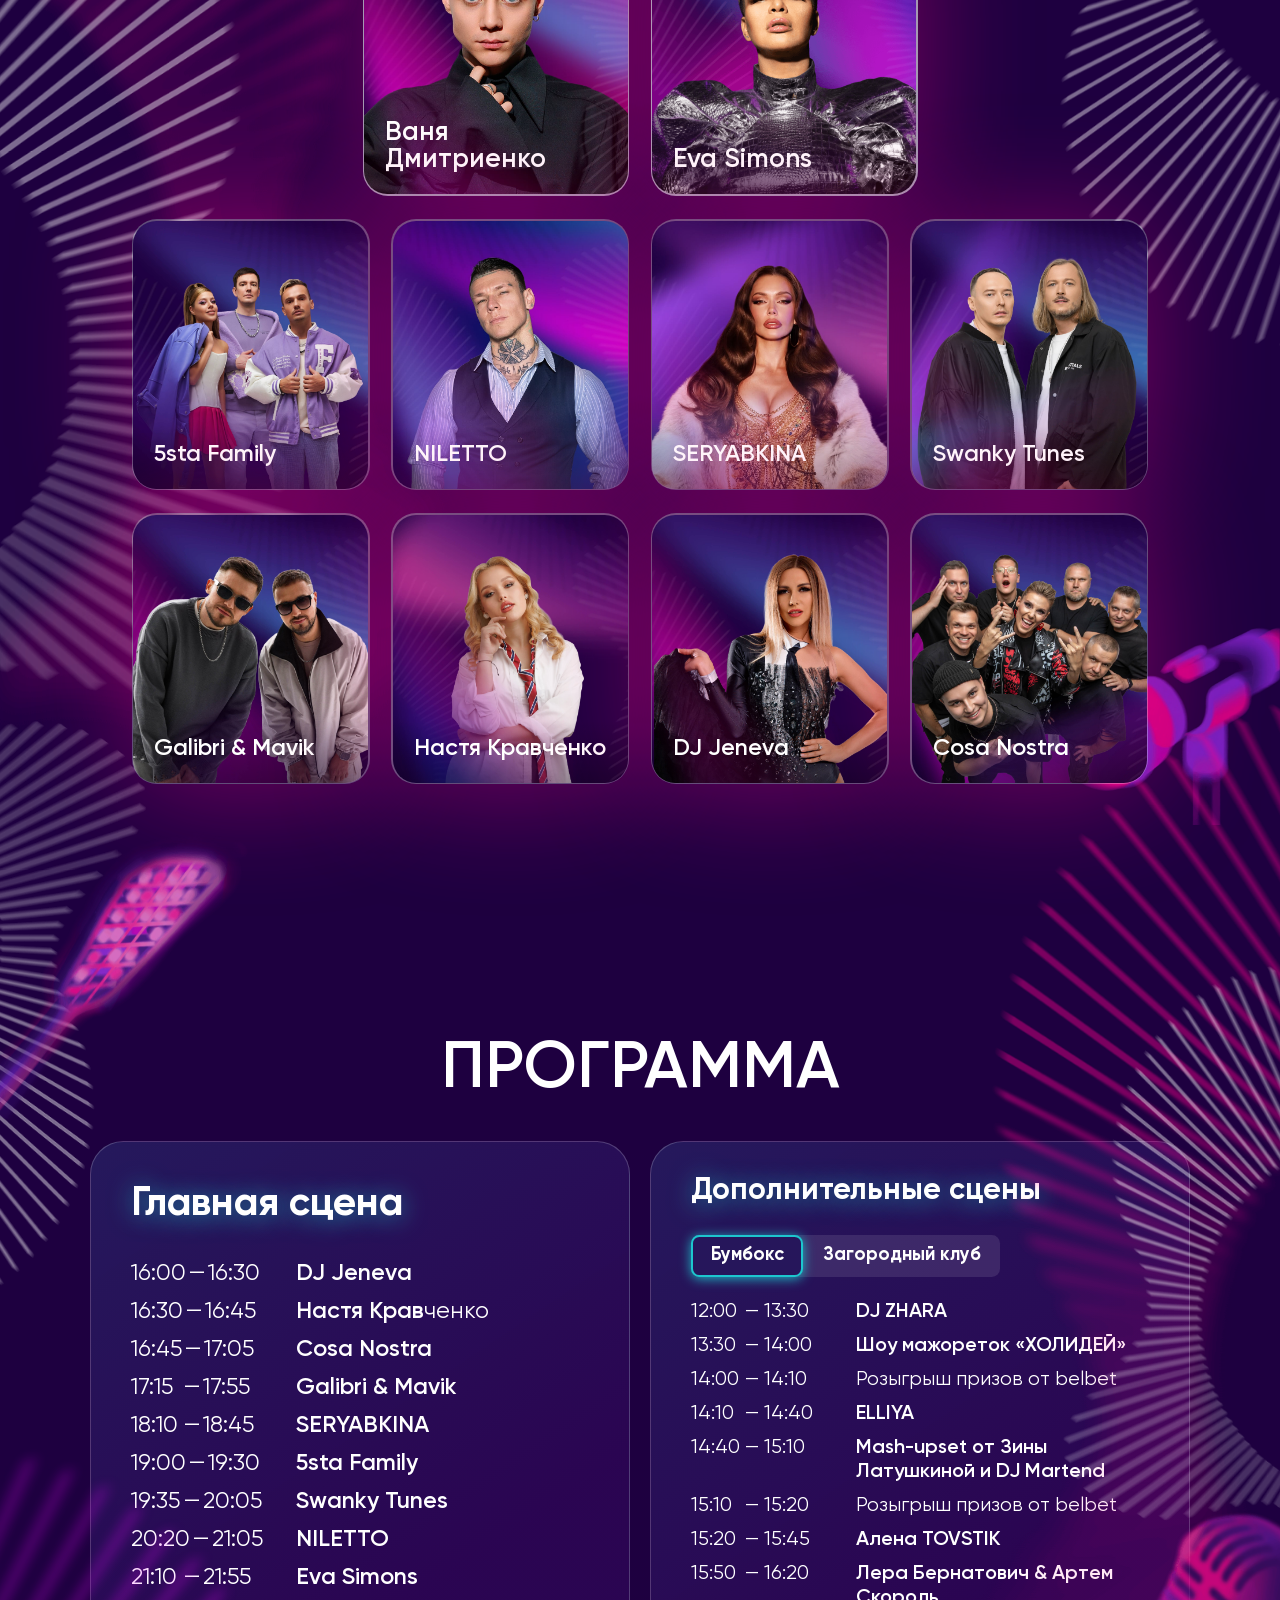
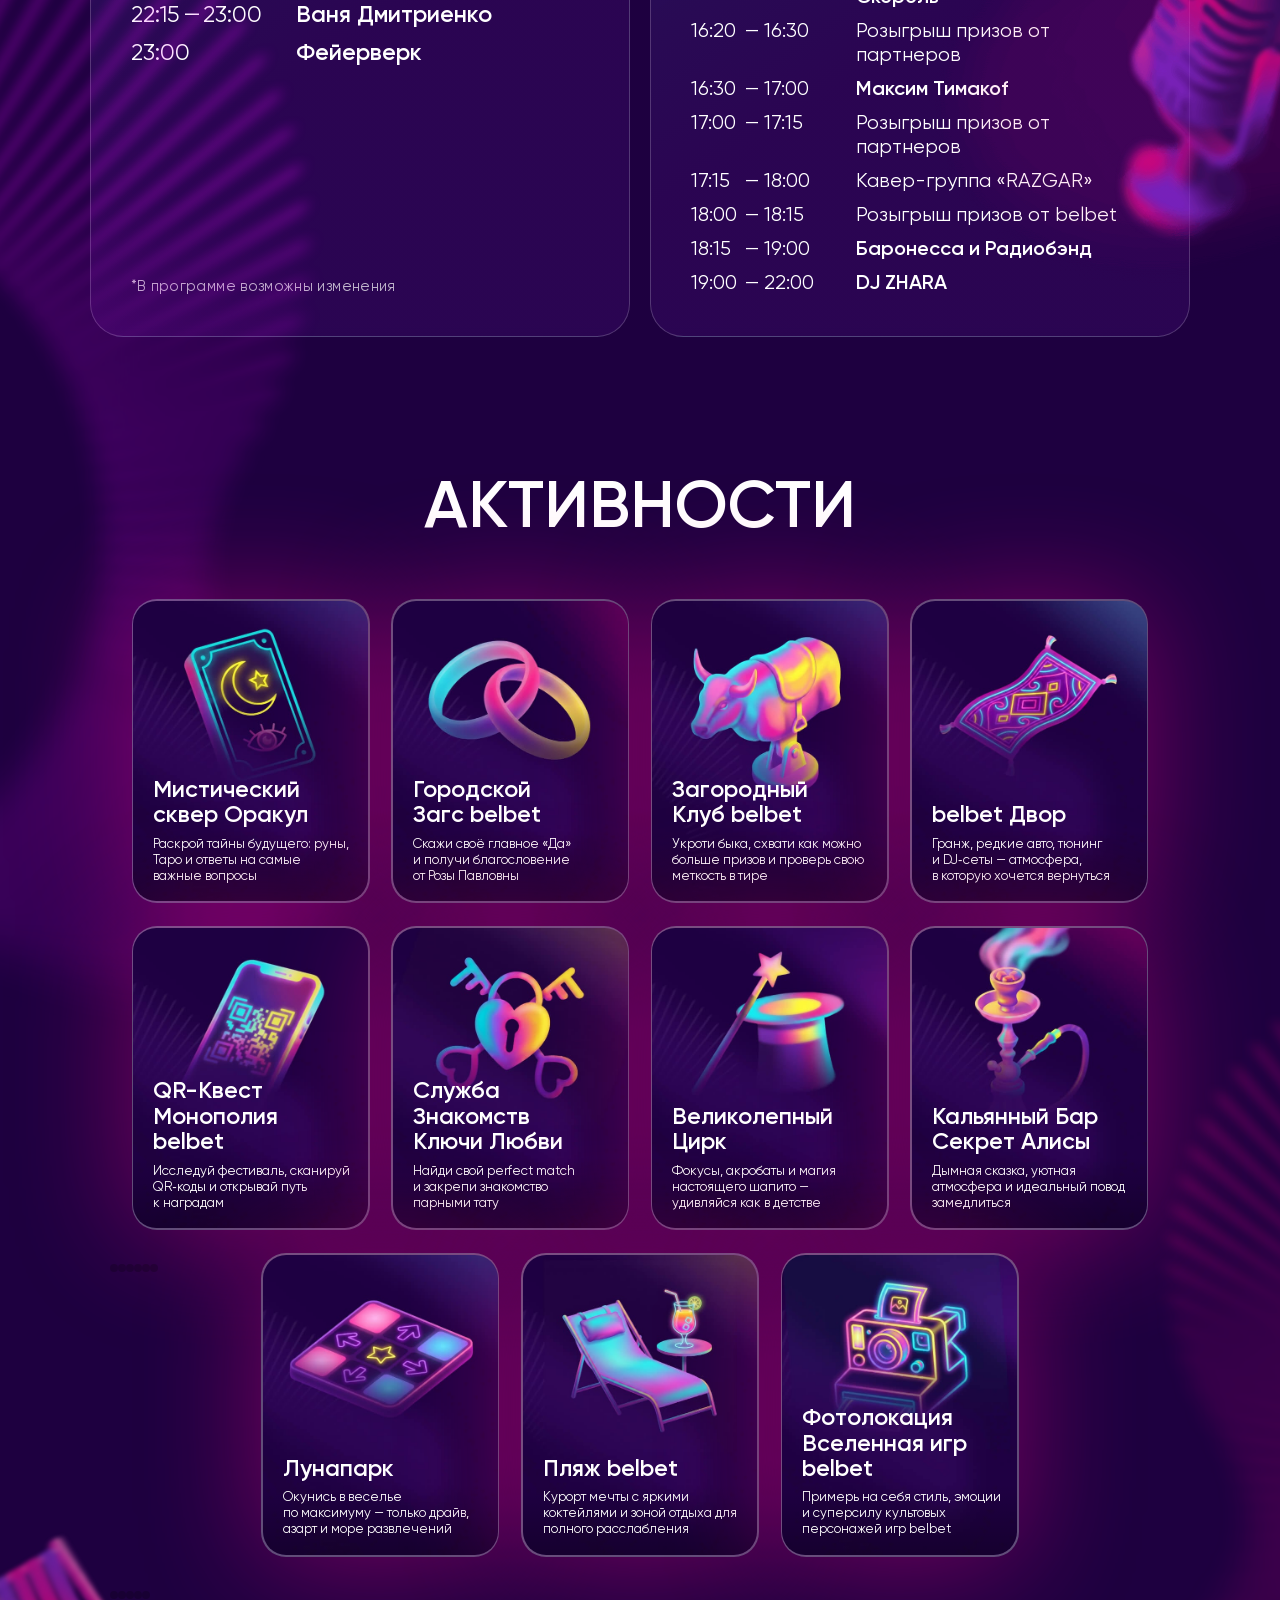
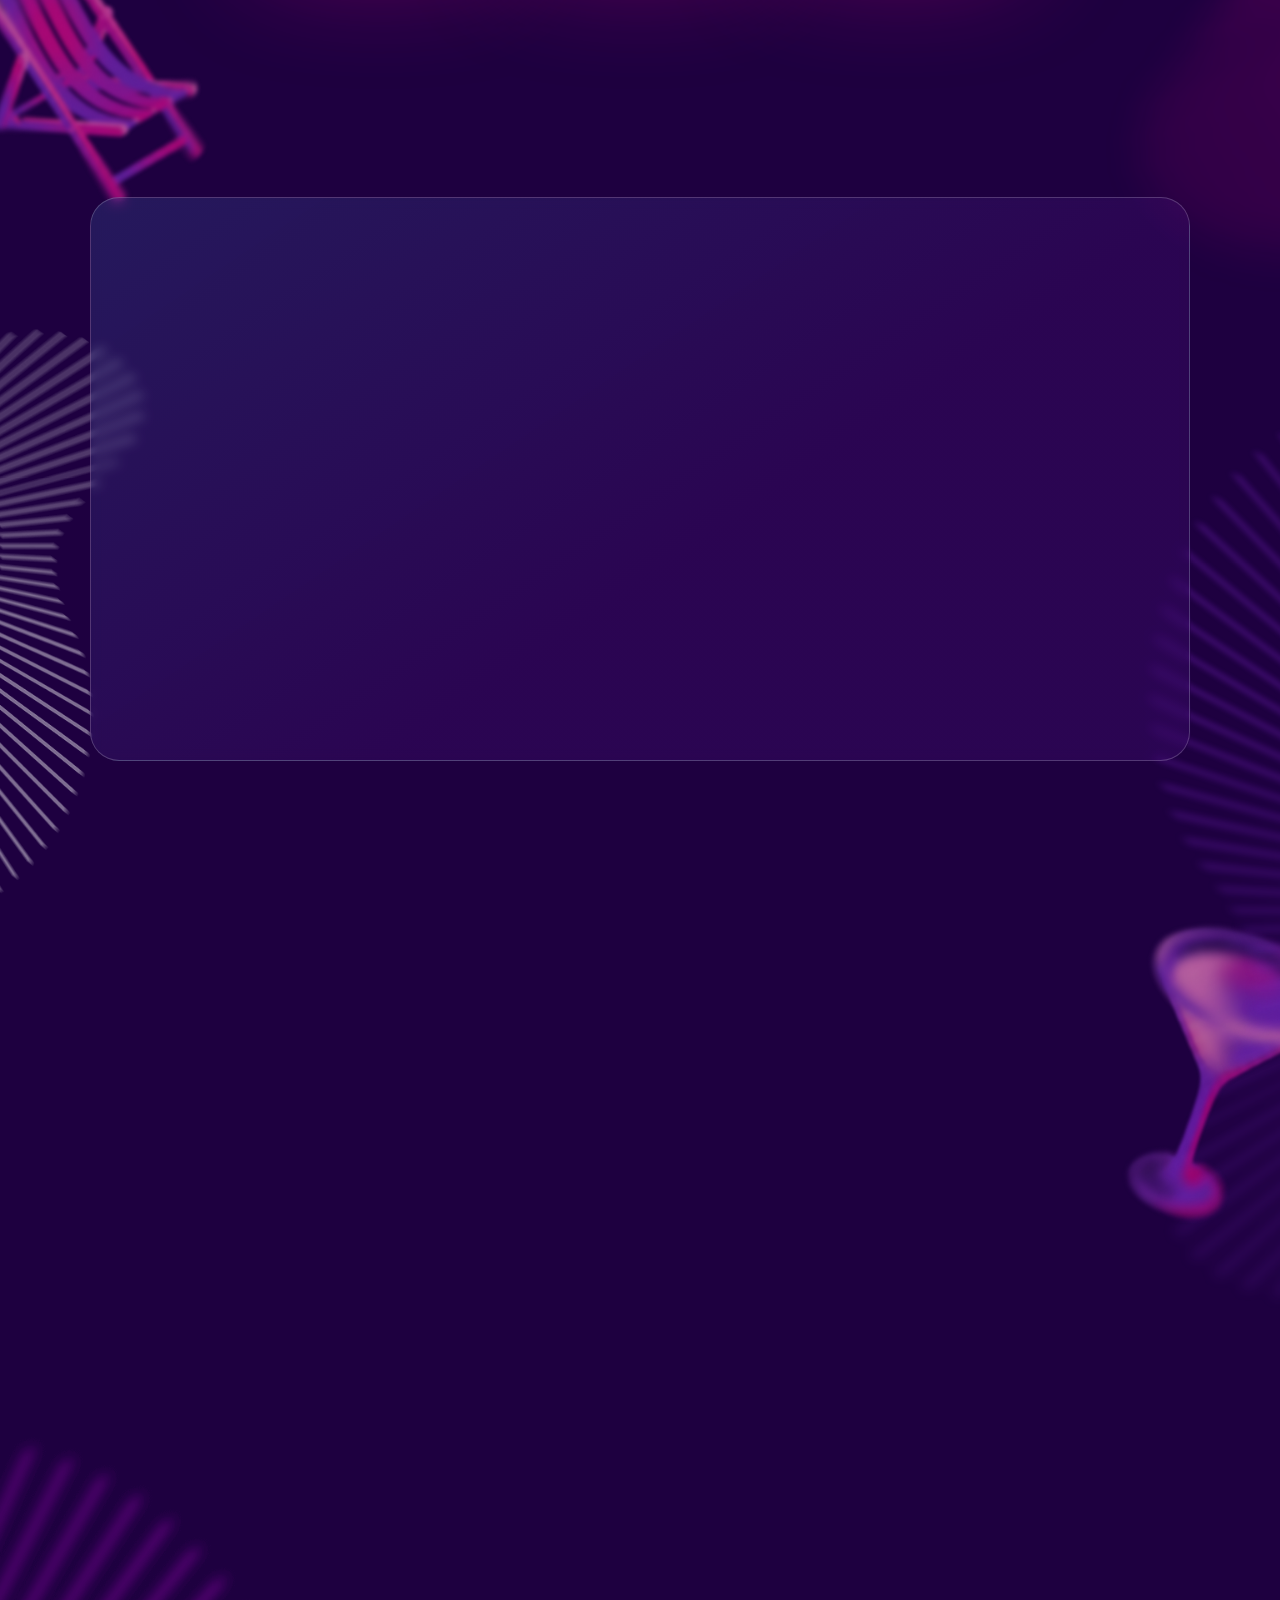
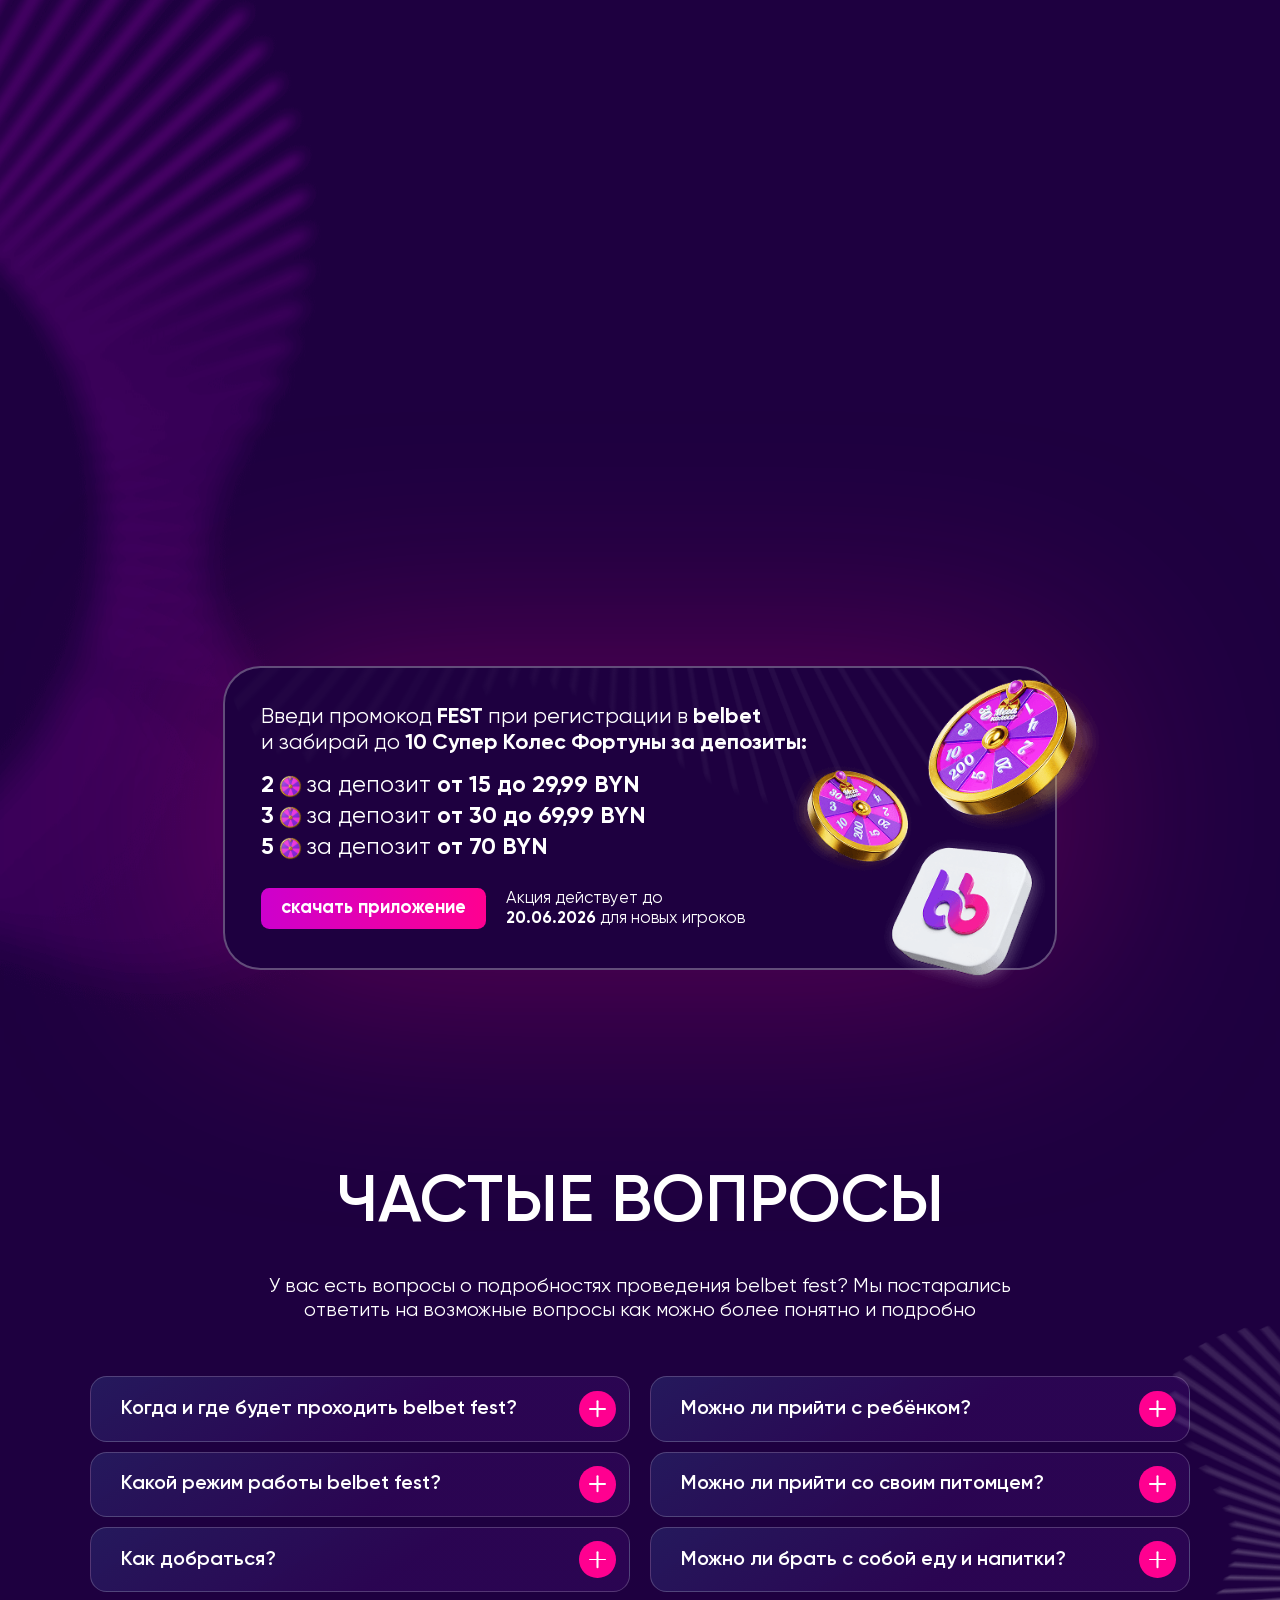
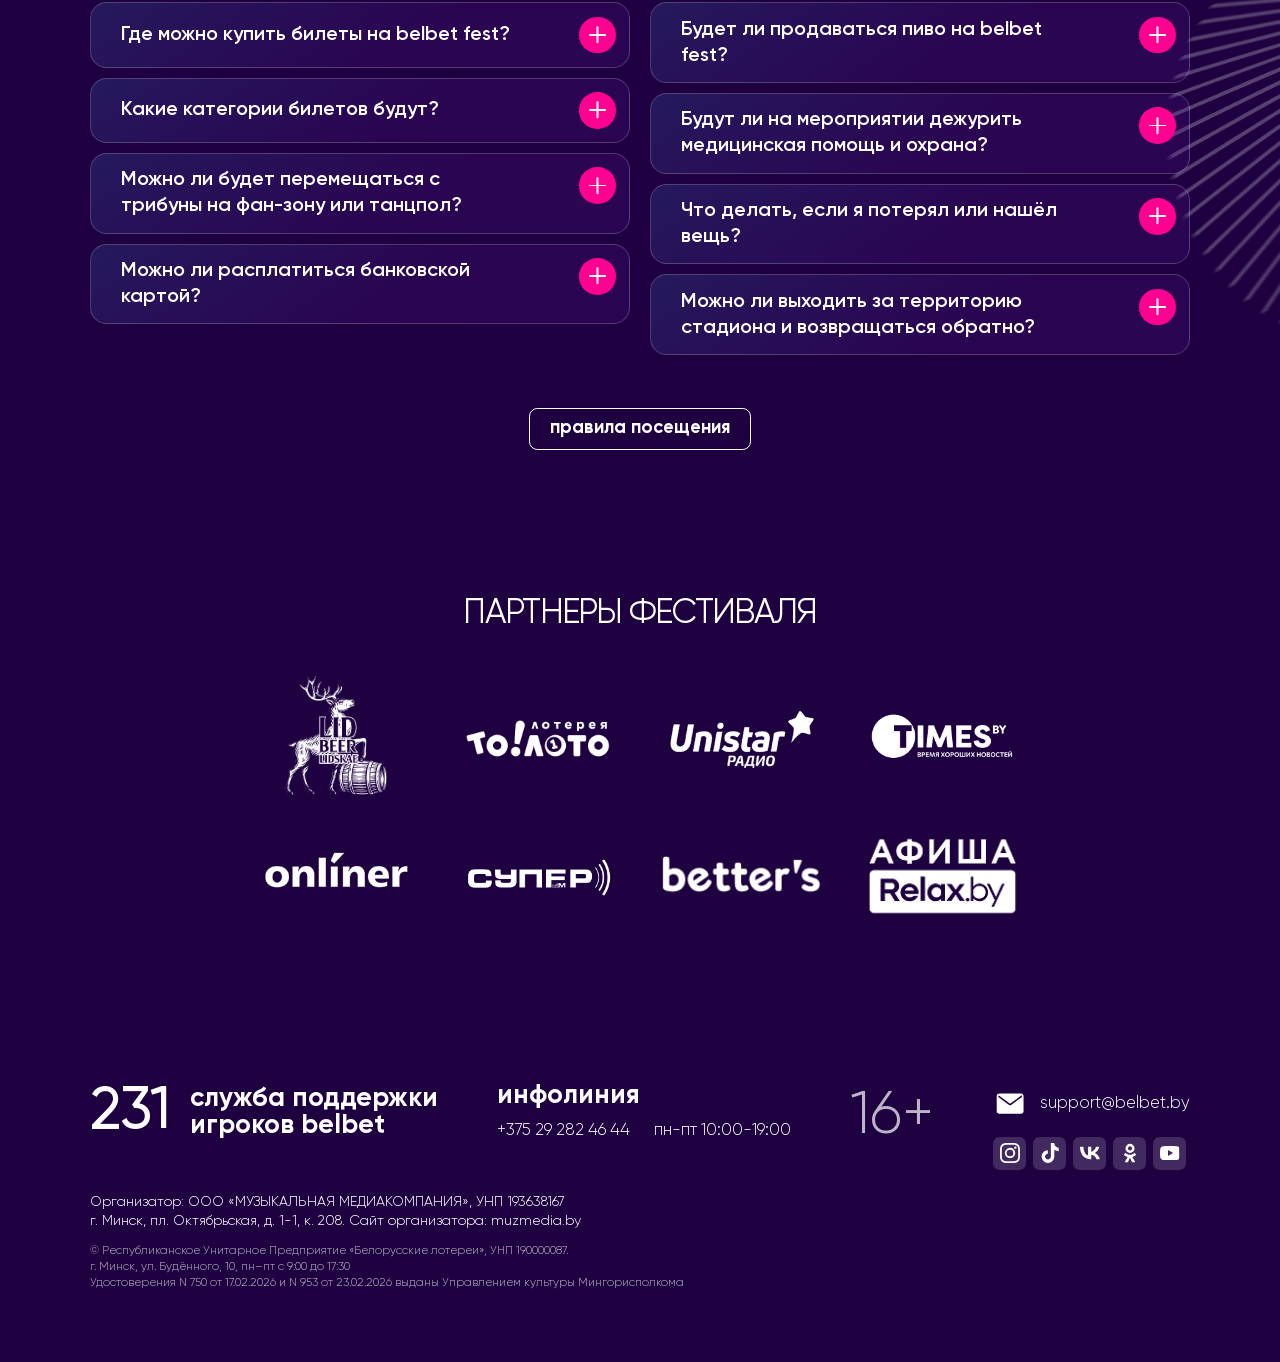
==== commit 8e3ed903: "Обновил landing" ====
--- a/index.html
+++ b/index.html
@@ -92,9 +92,7 @@
           </div>
 
           <div class="contacts-btn">
-            <!-- changed -->
             <a href="#buy" data-fancybox  class="btn" id="head-btn">купить билет</a>
-            <!-- changed end -->
           </div>
         </div>
       </div>
@@ -111,7 +109,6 @@
 <section class="hero-section" id="main"> 
   <div class="wrapper">
     <div class="hero-title" data-aos="fade-up" data-aos-duration="1200"><img src="img/data/title.png" alt="ФЕСТИВАЛЬ ЯРКИХ ЭМОЦИЙ"></div>
-    <!-- changed start -->
     <div class="hero-capt" data-aos="fade-left" data-aos-delay="500" data-aos-duration="700"><img src="img/data/head.png" alt=""><img src="img/data/head-mobile.png" alt="" class="mobile"></div>
     <div class="hero-date" data-aos="fade-up" data-aos-delay="300" data-aos-duration="900">
       <div class="num">13</div> 
@@ -121,7 +118,6 @@
       </div>
     </div>
     <div class="section-btns" data-aos="fade-up" data-aos-delay="300" data-aos-duration="900"><a href="#buy" data-fancybox class="btn btn-main" id="hero-btn">купить билет</a></div>
-    <!-- changed end -->
   </div>
 </section>
 
@@ -160,7 +156,6 @@
         <div class="art-slider">
           <div class="swiper">
             <div class="swiper-wrapper">
-                <!-- changed start -->
               <div class="swiper-slide">
                 <div class="art-item">
                   <div class="art-item-img" style="background-image: url(img/data/art/dmitrienko2.jpg);"></div>
@@ -177,7 +172,6 @@
                   </div>
                 </div>
               </div>
-                <!-- changed end -->
             </div>
             <div class="swiper-pagination"></div>
           </div>
@@ -197,14 +191,12 @@
                 </div>
               </div>
               <div class="swiper-slide">
-                <!-- changed start -->
                 <div class="art-item opened">
                   <div class="art-item-img" style="background-image: url(img/data/art/niletto.jpg);"></div>
                   <div class="art-item-text">
                     NILETTO
                   </div>
                 </div>
-                <!-- changed end -->
               </div>
               <div class="swiper-slide">
                 <div class="art-item opened">
@@ -261,7 +253,7 @@
       </div>
     </div>
     <div class="section-btns" data-aos="fade-up">
-      <a href="https://bezkassira.by/belbet-fest-2026-186173/buy/" id="art-bez" target="_blank" class="btn btn-main"><span>купить билет</span> на bezkassira.by</a>
+      <a href="https://bezkassira.by/belbet-fest-2026-186173/" id="art-bez" target="_blank" class="btn btn-main"><span>купить билет</span> на bezkassira.by</a>
       <a href="https://www.ticketpro.by/raznoe/belbet-fest-2026-13-iyunya-2026/" id="art-ticketspro" target="_blank" class="btn"><span>купить билет</span> на ticketpro.by</a>
     </div>
   </div>
@@ -275,6 +267,486 @@
 </div>
 <!-- art end -->
 
+
+<!-- changed -->
+<!-- programm -->
+<div class="section programm-section" id="programm">
+  <div class="wrapper">
+    <div class="section-title" data-aos="fade-up">Программа</div>
+
+    <div class="prog-row">
+      <div class="prog-col">
+        <section class="programm programm-main" data-aos="fade-up">
+          <div class="programm-title">Главная сцена</div>
+          <ul class="programm-list">
+            <li class="programm-item">
+              <div class="programm-time">
+                <span class="programm-time-start">16:00</span>
+                <span class="programm-time-end">16:30</span>
+              </div>
+              <span class="programm-artist"><strong>DJ Jeneva</strong></span>
+            </li>
+            <li class="programm-item">
+              <div class="programm-time">
+                <span class="programm-time-start">16:30</span>
+                <span class="programm-time-end">16:45</span>
+              </div>
+              <span class="programm-artist"><strong>Настя Крав</strong>ченко</span>
+            </li>
+            <li class="programm-item">
+              <div class="programm-time">
+                <span class="programm-time-start">16:45</span>
+                <span class="programm-time-end">17:05</span>
+              </div>
+              <span class="programm-artist"><strong>Cosa Nostra</strong></span>
+            </li>
+            <li class="programm-item">
+              <div class="programm-time">
+                <span class="programm-time-start">17:15</span>
+                <span class="programm-time-end">17:55</span>
+              </div>
+              <span class="programm-artist"><strong>Galibri & Mavik</strong></span>
+            </li>
+            <li class="programm-item">
+              <div class="programm-time">
+                <span class="programm-time-start">18:10</span>
+                <span class="programm-time-end">18:45</span>
+              </div>
+              <span class="programm-artist"><strong>SERYABKINA</strong></span>
+            </li>
+            <li class="programm-item">
+              <div class="programm-time">
+                <span class="programm-time-start">19:00</span>
+                <span class="programm-time-end">19:30</span>
+              </div>
+              <span class="programm-artist"><strong>5sta Family</strong></span>
+            </li>
+            <li class="programm-item">
+              <div class="programm-time">
+                <span class="programm-time-start">19:35</span>
+                <span class="programm-time-end">20:05</span>
+              </div>
+              <span class="programm-artist"><strong>Swanky Tunes</strong></span>
+            </li>
+            <li class="programm-item">
+              <div class="programm-time">
+                <span class="programm-time-start">20:20</span>
+                <span class="programm-time-end">21:05</span>
+              </div>
+              <span class="programm-artist"><strong>NILETTO</strong></span>
+            </li>
+            <li class="programm-item">
+              <div class="programm-time">
+                <span class="programm-time-start">21:10</span>
+                <span class="programm-time-end">21:55</span>
+              </div>
+              <span class="programm-artist"><strong>Eva Simons</strong></span>
+            </li>
+            <li class="programm-item">
+              <div class="programm-time">
+                <span class="programm-time-start">22:15</span>
+                <span class="programm-time-end">23:00</span>
+              </div>
+              <span class="programm-artist"><strong>Ваня Дмитриенко</strong></span>
+            </li>
+            <li class="programm-item programm-item--fireworks">
+              <div class="programm-time">
+                <span class="programm-time-start">23:00</span>
+              </div>
+              <span class="programm-artist"><strong>Фейерверк</strong></span>
+            </li>
+          </ul>
+          <div class="programm-capt">*В программе возможны изменения</div>
+        </section>
+      </div>
+      <div class="prog-col">
+        <section class="programm" data-aos="fade-up">
+          <div class="programm-title">Дополнительные сцены</div>
+
+          <div class="programm-nav">
+            <button class="active" data-target="#boombox">Бумбокс</button>
+            <button data-target="#club">Загородный клуб</button>
+          </div>
+          <ul class="programm-list" id="boombox">
+            <li class="programm-item">
+              <div class="programm-time">
+                <span class="programm-time-start">12:00</span>
+                <span class="programm-time-end">13:30</span>
+              </div>
+              <span class="programm-artist"><strong>DJ ZHARA</strong></span>
+            </li>
+            <li class="programm-item">
+              <div class="programm-time">
+                <span class="programm-time-start">13:30</span>
+                <span class="programm-time-end">14:00</span>
+              </div>
+              <span class="programm-artist"><strong>Шоу мажореток «ХОЛИДЕЙ»</strong></span>
+            </li>
+            <li class="programm-item">
+              <div class="programm-time">
+                <span class="programm-time-start">14:00</span>
+                <span class="programm-time-end">14:10</span>
+              </div>
+              <span class="programm-artist">Розыгрыш призов от belbet</span>
+            </li>
+            <li class="programm-item">
+              <div class="programm-time">
+                <span class="programm-time-start">14:10</span>
+                <span class="programm-time-end">14:40</span>
+              </div>
+              <span class="programm-artist"><strong>ELLIYA</strong></span>
+            </li>
+            <li class="programm-item">
+              <div class="programm-time">
+                <span class="programm-time-start">14:40</span>
+                <span class="programm-time-end">15:10</span>
+              </div>
+              <span class="programm-artist"><strong>Mash-upset от Зины Латушкиной и DJ Martend</strong></span>
+            </li>
+            <li class="programm-item">
+              <div class="programm-time">
+                <span class="programm-time-start">15:10</span>
+                <span class="programm-time-end">15:20</span>
+              </div>
+              <span class="programm-artist">Розыгрыш призов от belbet</span>
+            </li>
+            <li class="programm-item">
+              <div class="programm-time">
+                <span class="programm-time-start">15:20</span>
+                <span class="programm-time-end">15:45</span>
+              </div>
+              <span class="programm-artist"><strong>Алена TOVSTIK</strong></span>
+            </li>
+            <li class="programm-item">
+              <div class="programm-time">
+                <span class="programm-time-start">15:50</span>
+                <span class="programm-time-end">16:20</span>
+              </div>
+              <span class="programm-artist"><strong>Лера Бернатович & Артем Скороль</strong></span>
+            </li>
+            <li class="programm-item">
+              <div class="programm-time">
+                <span class="programm-time-start">16:20</span>
+                <span class="programm-time-end">16:30</span>
+              </div>
+              <span class="programm-artist">Розыгрыш призов от партнеров</span>
+            </li>
+            <li class="programm-item">
+              <div class="programm-time">
+                <span class="programm-time-start">16:30</span>
+                <span class="programm-time-end">17:00</span>
+              </div>
+              <span class="programm-artist"><strong>Максим Тимакоf</strong></span>
+            </li>
+            <li class="programm-item">
+              <div class="programm-time">
+                <span class="programm-time-start">17:00</span>
+                <span class="programm-time-end">17:15</span>
+              </div>
+              <span class="programm-artist">Розыгрыш призов от партнеров</span>
+            </li>
+            <li class="programm-item">
+              <div class="programm-time">
+                <span class="programm-time-start">17:15</span>
+                <span class="programm-time-end">18:00</span>
+              </div>
+              <span class="programm-artist">Кавер-группа «RAZGAR»</span>
+            </li>
+            <li class="programm-item">
+              <div class="programm-time">
+                <span class="programm-time-start">18:00</span>
+                <span class="programm-time-end">18:15</span>
+              </div>
+              <span class="programm-artist">Розыгрыш призов от belbet</span>
+            </li>
+            <li class="programm-item">
+              <div class="programm-time">
+                <span class="programm-time-start">18:15</span>
+                <span class="programm-time-end">19:00</span>
+              </div>
+              <span class="programm-artist"><strong>Баронесса и Радиобэнд</strong></span>
+            </li>
+            <li class="programm-item">
+              <div class="programm-time">
+                <span class="programm-time-start">19:00</span>
+                <span class="programm-time-end">22:00</span>
+              </div>
+              <span class="programm-artist"><strong>DJ ZHARA</strong></span>
+            </li>
+          </ul>
+          <ul class="programm-list hidden" id="club">
+            <li class="programm-item">
+              <div class="programm-time">
+                <span class="programm-time-start">12:00</span>
+                <span class="programm-time-end">13:50</span>
+              </div>
+              <span class="programm-artist"><strong>DJ Vladlen</strong></span>
+            </li>
+            <li class="programm-item">
+              <div class="programm-time">
+                <span class="programm-time-start">13:50</span>
+                <span class="programm-time-end">14:00</span>
+              </div>
+              <span class="programm-artist">Розыгрыш призов от belbet</span>
+            </li>
+            <li class="programm-item">
+              <div class="programm-time">
+                <span class="programm-time-start">14:00</span>
+                <span class="programm-time-end">15:00</span>
+              </div>
+              <span class="programm-artist"><strong>Stik Rock тренировка с группой Cosa Nostra</strong></span>
+            </li>
+            <li class="programm-item">
+              <div class="programm-time">
+                <span class="programm-time-start">15:00</span>
+                <span class="programm-time-end">15:15</span>
+              </div>
+              <span class="programm-artist">Розыгрыш призов от DYNAMI:Т</span>
+            </li>
+            <li class="programm-item">
+              <div class="programm-time">
+                <span class="programm-time-start">15:15</span>
+                <span class="programm-time-end">15:50</span>
+              </div>
+              <span class="programm-artist"><strong>DJ-сет от DYNAMI:Т</strong></span>
+            </li>
+            <li class="programm-item">
+              <div class="programm-time">
+                <span class="programm-time-start">15:50</span>
+                <span class="programm-time-end">16:00</span>
+              </div>
+              <span class="programm-artist">Розыгрыш призов от belbet</span>
+            </li>
+            <li class="programm-item">
+              <div class="programm-time">
+                <span class="programm-time-start">16:00</span>
+                <span class="programm-time-end">17:00</span>
+              </div>
+              <span class="programm-artist"><strong>Фан-встреча с ХК «Динамо-Минск»</strong></span>
+            </li>
+            <li class="programm-item">
+              <div class="programm-time">
+                <span class="programm-time-start">17:00</span>
+                <span class="programm-time-end">17:15</span>
+              </div>
+              <span class="programm-artist">Розыгрыш призов от DYNAMI:Т</span>
+            </li>
+            <li class="programm-item">
+              <div class="programm-time">
+                <span class="programm-time-start">17:15</span>
+                <span class="programm-time-end">18:20</span>
+              </div>
+              <span class="programm-artist"><strong>DJ-сет от DYNAMI:Т</strong></span>
+            </li>
+            <li class="programm-item">
+              <div class="programm-time">
+                <span class="programm-time-start">18:20</span>
+                <span class="programm-time-end">18:30</span>
+              </div>
+              <span class="programm-artist">Розыгрыш призов от партнеров</span>
+            </li>
+            <li class="programm-item">
+              <div class="programm-time">
+                <span class="programm-time-start">18:30</span>
+                <span class="programm-time-end">19:20</span>
+              </div>
+              <span class="programm-artist"><strong>Интерактивное караоке-шоу «Autotunevoiceshow»</strong></span>
+            </li>
+            <li class="programm-item">
+              <div class="programm-time">
+                <span class="programm-time-start">19:20</span>
+                <span class="programm-time-end">19:30</span>
+              </div>
+              <span class="programm-artist">Розыгрыш призов от belbet</span>
+            </li>
+            <li class="programm-item">
+              <div class="programm-time">
+                <span class="programm-time-start">19:30</span>
+                <span class="programm-time-end">22:00</span>
+              </div>
+              <span class="programm-artist"><strong>Дискотека «ТАНЦПЛОЩАДКА» от Душевного радио с Дмитрием Санковичем</strong></span>
+            </li>
+          </ul>
+        </section>
+      </div>
+    </div>
+  </div>
+  <div class="decor decor-right decor-7" data-paroller-factor="0.05"></div>
+  <div class="decor decor-right decor-8" data-paroller-factor="0.08"></div>
+  <div class="decor decor-right decor-9" data-paroller-factor="0.15"></div>
+  <div class="decor decor-left decor-15" data-paroller-factor="0.05"></div>
+</div>
+<!-- programm end-->
+
+<!-- act -->
+<div class="section act-section" id="act">
+  <div class="wrapper">
+    <div class="section-title" data-aos="fade-up">активности</div>
+
+    <div class="act-slider-wrap" data-aos="fade-up">
+      <div class="act-slider">
+        <div class="swiper">
+          <div class="swiper-wrapper">
+            <div class="swiper-slide">
+              <div class="act-item">
+                <div class="act-item-img" style="background-image: url(img/data/act/1.jpg);"></div>
+                <div class="act-item-text">
+                  <div class="act-item-title">
+                    Мистический сквер Оракул
+                  </div>
+                  Раскрой тайны будущего: руны, Таро и ответы на самые важные вопросы
+                </div>
+              </div>
+            </div>
+            <div class="swiper-slide">
+              <div class="act-item">
+                <div class="act-item-img" style="background-image: url(img/data/act/2.jpg);"></div>
+                <div class="act-item-text">
+                  <div class="act-item-title">
+                    Городской<br/>Загс belbet
+                  </div>
+                  Скажи своё главное «Да» и&nbsp;получи благословение от&nbsp;Розы Павловны
+                </div>
+              </div>
+            </div>
+            <div class="swiper-slide">
+              <div class="act-item">
+                <div class="act-item-img" style="background-image: url(img/data/act/3.jpg);"></div>
+                <div class="act-item-text">
+                  <div class="act-item-title">
+                    Загородный Клуб belbet
+                  </div>
+                  Укроти&nbsp;быка, схвати как можно больше призов и&nbsp;проверь свою меткость в&nbsp;тире
+                </div>
+              </div>
+            </div>
+            <div class="swiper-slide">
+              <div class="act-item">
+                <div class="act-item-img" style="background-image: url(img/data/act/4.jpg);"></div>
+                <div class="act-item-text">
+                  <div class="act-item-title">
+                    belbet Двор
+                  </div>
+                  Гранж, редкие авто, тюнинг и&nbsp;DJ‑сеты&nbsp;— атмосфера, в&nbsp;которую хочется вернуться
+                </div>
+              </div>
+            </div>
+            <div class="swiper-slide">
+              <div class="act-item">
+                <div class="act-item-img" style="background-image: url(img/data/act/5.jpg);"></div>
+                <div class="act-item-text">
+                  <div class="act-item-title">
+                    QR-Квест Монополия belbet
+                  </div>
+                  Исследуй фестиваль, сканируй QR‑коды и&nbsp;открывай путь к&nbsp;наградам
+                </div>
+              </div>
+            </div>
+            <div class="swiper-slide">
+              <div class="act-item">
+                <div class="act-item-img" style="background-image: url(img/data/act/6.jpg);"></div>
+                <div class="act-item-text">
+                  <div class="act-item-title">
+                    Служба Знакомств Ключи Любви
+                  </div>
+                  Найди свой perfect match и&nbsp;закрепи знакомство парными&nbsp;тату
+                </div>
+              </div>
+            </div>
+          </div>
+          <div class="swiper-pagination"></div>
+        </div>
+      </div>
+      <div class="act-slider">
+        <div class="swiper">
+          <div class="swiper-wrapper">
+            <div class="swiper-slide">
+              <div class="act-item">
+                <div class="act-item-img" style="background-image: url(img/data/act/7.jpg);"></div>
+                <div class="act-item-text">
+                  <div class="act-item-title">
+                    Великолепный Цирк
+                  </div>
+                  Фокусы, акробаты и магия настоящего шапито — удивляйся как в детстве
+                </div>
+              </div>
+            </div>
+            <div class="swiper-slide">
+              <div class="act-item">
+                <div class="act-item-img" style="background-image: url(img/data/act/8.jpg);"></div>
+                <div class="act-item-text">
+                  <div class="act-item-title">
+                    Кальянный Бар Секрет Алисы
+                  </div>
+                  Дымная сказка, уютная атмосфера и идеальный повод замедлиться
+                </div>
+              </div>
+            </div>
+            <div class="swiper-slide">
+              <div class="act-item">
+                <div class="act-item-img" style="background-image: url(img/data/act/9.jpg);"></div>
+                <div class="act-item-text">
+                  <div class="act-item-title">
+                    Лунапарк
+                  </div>
+                  Окунись в&nbsp;веселье по&nbsp;максимуму&nbsp;— только драйв, азарт и&nbsp;море развлечений
+                </div>
+              </div>
+            </div>
+            <div class="swiper-slide">
+              <div class="act-item">
+                <div class="act-item-img" style="background-image: url(img/data/act/10.jpg);"></div>
+                <div class="act-item-text">
+                  <div class="act-item-title">
+                    Пляж belbet
+                  </div>
+                  Курорт мечты с&nbsp;яркими коктейлями и&nbsp;зоной отдыха для полного расслабления
+                </div>
+              </div>
+            </div>
+            <div class="swiper-slide">
+              <div class="act-item">
+                <div class="act-item-img" style="background-image: url(img/data/act/11.jpg);"></div>
+                <div class="act-item-text">
+                  <div class="act-item-title">
+                    Фотолокация Вселенная игр belbet
+                  </div>
+                  Примерь на себя стиль, эмоции и суперсилу культовых персонажей игр belbet
+                </div>
+              </div>
+            </div>
+          </div>
+          <div class="swiper-pagination"></div>
+        </div>
+      </div>
+    </div>
+  </div>
+  <div class="decor decor-right decor-16" data-paroller-factor="0.15"></div>
+  <div class="decor decor-left decor-17" data-paroller-factor="0.15"></div>
+</div>
+<!-- act end-->
+
+
+<!-- map -->
+<div class="section map-section" id="map">
+  <div class="wrapper">
+    <div class="section-title" data-aos="fade-up">Карта фестиваля</div>
+    <div class="map-block">
+      <div class="map-left" data-aos="fade-up"><img src="img/data/map.png" alt=""></div>
+      <div class="map-right" data-aos="fade-up">
+        <div class="hide-on-mobile"><img src="img/data/m1.jpg" alt=""></div>
+        <div class="hide-on-desktop"><img src="img/data/m1-mobile.jpg" alt=""></div>
+      </div>
+    </div>
+  </div>
+  <div class="decor decor-left decor-5" data-paroller-factor="0.2"></div>
+  <div class="decor decor-right decor-18" data-paroller-factor="0.15"></div>
+  <div class="decor decor-right decor-19" data-paroller-factor="0.15"></div>
+</div>
+<!-- map end-->
+
+
+<!-- changed end -->
 
 <!-- photo -->
 <div class="section photo-section" id="photo">
@@ -363,15 +835,11 @@
       </div>
     </div>
   </div>
-  <div class="decor decor-right decor-7" data-paroller-factor="0.05"></div>
-  <div class="decor decor-right decor-8" data-paroller-factor="0.08"></div>
-  <div class="decor decor-right decor-9" data-paroller-factor="0.15"></div>
   <div class="decor decor-left decor-10" data-paroller-factor="0.05"></div>
 </div>
 <!-- photo end -->
 
 
-<!-- changed start -->
 <!-- luck end -->
 <div class="section luck-section" id="luck">
   <div class="wrapper">
@@ -394,22 +862,14 @@
       </div>
 
       <div class="luck-bottom">
-        <a
-          id="download-app-btn"
-          href="" 
-          target="_blank" 
-          rel="noopener noreferrer"
-          class="btn btn-main"
-        >скачать приложение</a>
+        <a href="#" class="btn btn-main">скачать приложение</a>
 
         <div class="capt">Акция действует до <strong>20.06.2026</strong> для новых игроков</div>
       </div>
-      <div class="rules_text">В акции можно принять участие 3 раза и получить бонус за депозит в каждом диапазоне (но не более 1 раза в одном из диапазонов и только за первые 3 депозита). Срок на внесение депозитов — 10 дней с момента регистрации.</div>
     </div>
   </div>
 </div>
 <!-- luck end -->
-<!-- changed end -->
 
 
 <!-- faq -->
@@ -454,7 +914,7 @@
             <div class="faq-btn"></div>
           </div>
           <div class="faq-text">
-            <p>Билеты на фестиваль можно купить на сайтах  билетных операторов <a href="https://www.ticketpro.by/raznoe/belbet-fest-2026-13-iyunya-2026/" target="_blank">ticketpro.by</a> и <a href="https://bezkassira.by/belbet-fest-2026-186173/buy/" target="_blank">bezkassira.by</a></p>
+            <p>Билеты на фестиваль можно купить на сайтах  билетных операторов <a href="https://www.ticketpro.by/raznoe/belbet-fest-2026-13-iyunya-2026/" target="_blank">ticketpro.by</a> и <a href="https://bezkassira.by/belbet-fest-2026-186173/" target="_blank">bezkassira.by</a></p>
           </div>
         </div>
         <div class="faq-item" data-aos="fade-up">
@@ -562,22 +1022,25 @@
 </div>
 <!-- faq end -->
 
-
+<!-- changed -->
 <!-- partners -->
 <div class="section partners-section" id="partners">
   <div class="wrapper">
     <div class="section-title h2" data-aos="fade-up">Партнеры Фестиваля</div>
     <div class="partners-list">   
-      <div class="partners-item" data-aos="fade-up"><a href="https://lidskae.by/" target="_blank"><img src="img/data/lidskae.png" alt=""></a></div>
-      <div class="partners-item" data-aos="fade-up"><a href="https://toloto.by/" target="_blank"><img src="img/data/tolotto.png" alt=""></a></div>
+      <div class="partners-item item-1" data-aos="fade-up"><a href="https://lidskae.by/" target="_blank"><img src="img/data/lid.png" alt=""></a></div>
+      <div class="partners-item item-2" data-aos="fade-up"><a href="https://toloto.by/" target="_blank"><img src="img/data/tolotto.png" alt=""></a></div>
       <div class="partners-item small" data-aos="fade-up"><a href=" https://unistar.by/" target="_blank"><img src="img/data/unistar.png" alt=""></a></div> 
       <div class="partners-item small" data-aos="fade-up"><a href="https://times.by/" target="_blank"><img src="img/data/times.png" alt=""></a></div>
       <div class="partners-item small" data-aos="fade-up"><a href="https://www.onliner.by/" target="_blank"><img src="img/data/onliner.png" alt=""></a></div>
       <div class="partners-item small" data-aos="fade-up"><a href="https://superfm.by/" target="_blank"><img src="img/data/super.png" alt=""></a></div>
+      <div class="partners-item small" data-aos="fade-up"><a href="https://betters.by/" target="_blank"><img src="img/data/betters.png" alt=""></a></div>
+      <div class="partners-item small" data-aos="fade-up"><a href="https://www.relax.by/" target="_blank"><img src="img/data/relax.png" alt=""></a></div>
     </div>
   </div> 
 </div>
 <!-- partners end -->
+<!-- changed end-->
 
 
 
@@ -650,7 +1113,7 @@
     <div class="buy-capt">*без учёта сервисного сбора билетного оператора</div>
     <div class="buy-btns">
       <span><a href="https://www.ticketpro.by/raznoe/belbet-fest-2026-13-iyunya-2026/" id="modal-ticketspro" target="_blank" class="btn btn-main"><img src="img/data/tp.svg" alt="ticketpro"></a></span>
-      <span><a href="https://bezkassira.by/belbet-fest-2026-186173/buy/" id="modal-bez" target="_blank" class="btn"><img src="img/data/bk.svg" alt="BEZKASSIRA"></a></span>
+      <span><a href="https://bezkassira.by/belbet-fest-2026-186173/" id="modal-bez" target="_blank" class="btn"><img src="img/data/bk.svg" alt="BEZKASSIRA"></a></span>
     </div>
   </div>
 </div>
--- a/css/main.css
+++ b/css/main.css
@@ -1,3 +1,5 @@
+@charset "UTF-8";
+
 @font-face{
   font-family: "Gilroy";
   src: url("../fonts/Gilroy-Light.woff2") format("woff2"), url("../fonts/Gilroy-Light.woff") format("woff"), url("../fonts/Gilroy-Light.ttf") format("truetype");
@@ -1442,17 +1444,34 @@
 
 .partners-list{
   display: flex;
+  flex-wrap: wrap;
   align-items: center;
   justify-content: center;
+  max-width: 40.4166666667rem;
+  margin: 0 auto;
 }
 
 .partners-item{
-  margin: 0.2083333333rem 0.9583333333rem 0.4166666667rem;
+  padding: 0.2083333333rem 0.9583333333rem;
+  width: 25%;
 }
 
 .partners-item a{
   display: block;
   border: none;
+}
+
+.partners-item img{
+  display: block;
+  margin: 0 auto;
+}
+
+.partners-item.item-1 img{
+  width: 5.5416666667rem;
+}
+
+.partners-item.item-2 img{
+  width: 10.4166666667rem;
 }
 
 .slider-nav{
@@ -1768,6 +1787,44 @@
   right: -2.8333333333rem;
 }
 
+.decor-15{
+  background-image: url("../img/background/light-left5.png");
+  width: 26.2083333333rem;
+  height: 72.125rem;
+  top: 40%;
+}
+
+.decor-16{
+  background-image: url("../img/background/light-right5.png");
+  width: 14.7083333333rem;
+  height: 57.7083333333rem;
+  top: 40%;
+}
+
+.decor-17{
+  background-image: url("../img/background/chair.png");
+  width: 18.3333333333rem;
+  height: 18.3333333333rem;
+  top: 90%;
+  left: -5rem;
+  z-index: 1;
+}
+
+.decor-18{
+  background-image: url("../img/background/glass.png");
+  width: 25.5416666667rem;
+  height: 25.5416666667rem;
+  top: 95%;
+  right: -9.5rem;
+}
+
+.decor-19{
+  background-image: url("../img/background/light-right6.png");
+  width: 15rem;
+  height: 54.5833333333rem;
+  top: 40%;
+}
+
 .luck-block{
   border: 2px solid rgba(255, 255, 255, 0.3);
   background: #1E0040 url("../img/data/luck-bg.png") no-repeat 50% 0;
@@ -1832,6 +1889,277 @@
 
 .luck-bottom .capt{
   max-width: 12.0833333333rem;
+}
+
+.prog-row{
+  display: flex;
+  margin-left: -1rem;
+}
+
+.prog-col{
+  flex: 0 0 50%;
+  width: 50%;
+  padding-left: 1rem;
+}
+
+.programm{
+  display: flex;
+  flex-direction: column;
+  height: 100%;
+  border-radius: 1.6666666667rem;
+  border: 1px solid rgba(255, 255, 255, 0.2);
+  background: linear-gradient(146deg, rgba(73, 182, 255, 0.16) -12.88%, rgba(92, 23, 154, 0.2) 58.57%);
+  backdrop-filter: blur(5px);
+  padding: 2rem;
+  font-size: 1rem;
+  line-height: 120%;
+}
+
+.programm-section{
+  padding-bottom: 1.9583333333rem;
+}
+
+.programm-title{
+  color: #FFFFFF;
+  text-shadow: 0 0.0833333333rem 1.25rem rgba(29, 198, 206, 0.7);
+  font-style: normal;
+  font-weight: 700;
+  margin-bottom: 1.5833333333rem;
+  font-size: 1.5rem;
+  font-weight: 700;
+  margin-top: -0.125rem;
+}
+
+.programm-list{
+  padding: 0;
+  margin: 0 -10px 0 0;
+}
+
+.programm-item{
+  padding: 0;
+  margin: 0 0 0.5rem;
+  display: flex;
+}
+
+.programm-item:last-child{
+  margin-bottom: 0;
+}
+
+.programm-item:before{
+  content: none;
+}
+
+.programm-item strong{
+  font-weight: 600;
+}
+
+.programm-capt{
+  color: rgba(255, 255, 255, 0.7);
+  font-size: 0.75rem;
+  font-style: normal;
+  font-weight: 400;
+  line-height: 120%;
+  letter-spacing: 0.36px;
+  padding-top: 0.8333333333rem;
+  margin-top: auto;
+}
+
+.programm-main{
+  font-size: 1.1666666667rem;
+}
+
+.programm-main .programm-title{
+  font-size: 2rem;
+  line-height: 111%;
+  margin-bottom: 1.6666666667rem;
+  margin-top: 0;
+}
+
+.programm-time{
+  display: flex;
+  margin-right: 1.6666666667rem;
+  min-width: 6.5833333333rem;
+}
+
+.programm-time-start{
+  min-width: 2.5rem;
+}
+
+.programm-time-end{
+  min-width: 2.5rem;
+  margin-left: 1.125rem;
+  position: relative;
+}
+
+.programm-time-end:before{
+  content: "—";
+  width: 1.125rem;
+  text-align: center;
+  position: absolute;
+  top: 0;
+  left: -1.125rem;
+}
+
+.programm-nav{
+  display: inline-flex;
+  width: -moz-fit-content;
+  width: fit-content;
+  margin-bottom: 1.125rem;
+  background: rgba(255, 255, 255, 0.1);
+  border-radius: 0.4166666667rem;
+}
+
+.programm-nav button{
+  border-radius: 0.4166666667rem;
+  border: 2px solid transparent;
+  background: transparent;
+  color: #FFFFFF;
+  font-size: 0.9166666667rem;
+  font-style: normal;
+  font-weight: 700;
+  line-height: 0.6666666667rem;
+  padding: 0.5833333333rem 0.875rem 0.6666666667rem;
+  border-radius: 0.4166666667rem;
+}
+
+.programm-nav button.active{
+  box-shadow: 0 0.0833333333rem 0.5833333333rem 0 rgba(29, 198, 206, 0.9);
+  border-color: #1DC6CE;
+  background: #26165B;
+  z-index: 5;
+}
+
+.act-section{
+  padding-bottom: 1.5rem;
+  position: relative;
+}
+
+.act-section .wrapper{
+  max-width: 55rem;
+  z-index: 2;
+}
+
+.act-item{
+  font-size: 0.6666666667rem;
+  margin-bottom: 1.1666666667rem;
+  border-radius: 1.25rem;
+  background: rgba(255, 255, 255, 0.3);
+  padding: 0.0833333333rem;
+  box-shadow: 0 0.1666666667rem 5.8333333333rem 0 rgba(255, 0, 144, 0.4);
+  position: relative;
+  z-index: 1;
+  display: flex;
+  flex-direction: column;
+  justify-content: space-between;
+  align-items: flex-stact;
+  font-size: 1rem;
+  font-weight: 600;
+  line-height: 110%;
+  transition: 0.24s;
+  text-align: left;
+}
+
+.act-item-img{
+  background-color: #1E0040;
+  position: relative;
+  background-size: 100% auto;
+  background-position: 50% 0;
+  background-repeat: no-repeat;
+  border-radius: 1.1666666667rem;
+  width: 100%;
+  padding-bottom: 128%;
+  overflow: hidden;
+}
+
+.act-item-img:after{
+  content: "";
+  position: absolute;
+  top: 0;
+  left: 0;
+  right: 0;
+  bottom: 0;
+  border-radius: inherit;
+  background: linear-gradient(180deg, rgba(0, 0, 0, 0) 76.56%, rgba(0, 0, 0, 0.3) 100%);
+}
+
+.act-head .act-item-img:after{
+  content: none;
+}
+
+.act-item-text{
+  margin-top: auto;
+  padding: 1.4583333333rem 0.8333333333rem 0.9166666667rem 1.0833333333rem;
+  position: absolute;
+  bottom: 0;
+  left: 0;
+  right: 0;
+  font-size: 0.6666666667rem;
+  font-style: normal;
+  font-weight: 400;
+  line-height: 120%;
+}
+
+.act-item-title{
+  font-size: 1.1666666667rem;
+  font-style: normal;
+  font-weight: 600;
+  line-height: 110%;
+  margin-bottom: 0.375rem;
+  padding-right: 0.8333333333rem;
+}
+
+.act-item:hover{
+  box-shadow: 0 0.125rem 1.8333333333rem 0 rgba(255, 255, 255, 0.45), 0 0.1666666667rem 5.8333333333rem 0 rgba(255, 0, 144, 0.4);
+}
+
+.act-slider-wrap{
+  padding-top: 0.9166666667rem;
+}
+
+.act-slider .swiper-wrapper{
+  flex-wrap: wrap;
+}
+
+.act-slider .swiper-slide{
+  display: inline-block;
+  vertical-align: top;
+  padding-left: 1.0833333333rem;
+}
+
+.map-section{
+  padding-top: 4.0833333333rem;
+}
+
+.map-section .decor-5{
+  top: 30%;
+}
+
+.map-block{
+  border-radius: 1.454rem;
+  border: 1.042px solid rgba(255, 255, 255, 0.2);
+  background: linear-gradient(146deg, rgba(73, 182, 255, 0.16) -12.88%, rgba(92, 23, 154, 0.2) 58.57%);
+  backdrop-filter: blur(5.4524478912px);
+  padding: 1.0416666667rem 1.3333333333rem;
+  display: flex;
+  justify-content: center;
+  position: relative;
+  z-index: 5;
+}
+
+.map-block img{
+  display: block;
+  width: 100%;
+}
+
+.map-right{
+  margin-left: 0.625rem;
+  flex-shrink: 0;
+  flex: 0 0 36.5%;
+  padding-top: 0.4166666667rem;
+}
+
+.map-right img{
+  border-radius: 0.43175rem;
 }
 
 .fancybox-content{
@@ -2159,6 +2487,46 @@
     margin: 0 !important;
     width: 14.4166666667rem;
   }
+
+  .act-block .swiper-pagination{
+    display: none;
+  }
+
+  .act-block .swiper-wrapper{
+    transform: none !important;
+    text-align: center;
+  }
+
+  .act-slider{
+    display: inline;
+    font-size: 0;
+  }
+
+  .act-slider-wrap{
+    text-align: center;
+    margin-left: -1.0833333333rem;
+  }
+
+  .act-slider .swiper,
+  .act-slider .swiper-wrapper{
+    display: inline;
+  }
+
+  .act-slider .swiper-slide{
+    margin: 0 !important;
+    width: 25%;
+    text-align: left;
+  }
+
+  .act-head,
+  .act-other{
+    display: block;
+  }
+
+  .act-head .swiper-slide{
+    margin: 0 !important;
+    width: 14.4166666667rem;
+  }
 }
 
 @media screen and (min-width: 1600px){
@@ -2230,6 +2598,10 @@
   .wrapper{
     padding-left: 1.3333333333rem;
     padding-right: 1.3333333333rem;
+  }
+
+  .hide-on-mobile{
+    display: none;
   }
 
   .section{
@@ -2618,6 +2990,103 @@
     margin: 0 auto 0.8333333333rem;
   }
 
+  .programm{
+    font-size: 0.75rem;
+    line-height: 120%;
+    padding: 1rem;
+    margin-bottom: 0.5rem;
+  }
+
+  .programm-title{
+    text-shadow: 0 0.0833333333rem 1.25rem rgba(29, 198, 206, 0.7);
+    font-size: 1rem;
+    font-weight: 700;
+    line-height: 111%;
+    margin-bottom: 0.8333333333rem;
+  }
+
+  .programm-main{
+    font-size: 0.75rem;
+    line-height: 120%;
+  }
+
+  .programm-main .programm-title{
+    text-shadow: 0 0.0833333333rem 1.25rem rgba(29, 198, 206, 0.7);
+    font-size: 1.3333333333rem;
+    font-weight: 700;
+    line-height: 111%;
+  }
+
+  .programm-time{
+    min-width: 4.8333333333rem;
+    margin-right: 0.6666666667rem;
+  }
+
+  .programm-time-start,
+  .programm-time-end{
+    min-width: 1.75rem;
+  }
+
+  .programm-capt{
+    padding-top: 0.8333333333rem;
+    font-size: 0.5833333333rem;
+    letter-spacing: 0.0116666667rem;
+  }
+
+  .programm-nav button{
+    font-size: 0.7083333333rem;
+    line-height: 100%;
+    font-weight: 600;
+    padding: 0.375rem 0.75rem 0.4583333333rem;
+  }
+
+  .prog-row{
+    display: block;
+  }
+
+  .prog-col{
+    width: 100%;
+  }
+
+  .act-section{
+    padding-top: 3.3333333333rem;
+  }
+
+  .act-section:after{
+    content: " ";
+    display: block;
+    margin: 0 auto -4.1666666667rem;
+    background: url("../img/background/chair.png") no-repeat 50% 50%/contain;
+    width: 24.25rem;
+    height: 24.25rem;
+  }
+
+  .act-section .decor-17{
+    display: none;
+  }
+
+  .act-slider{
+    text-align: center;
+  }
+
+  .act-slider .swiper-slide{
+    width: calc(50% - 8px);
+    flex-basis: calc(50% - 8px);
+  }
+
+  .map-section:after{
+    content: " ";
+    display: block;
+    margin: 0 auto -4.1666666667rem;
+    background: url("../img/background/glass.png") no-repeat 50% 50%/contain;
+    width: 24.25rem;
+    height: 24.25rem;
+  }
+
+  .map-section .decor-18{
+    display: none;
+  }
+
   .modal{
     padding: 1.3333333333rem;
     max-width: 95%;
@@ -2987,8 +3456,15 @@
   }
 
   .partners-item{
-    margin-left: 0.4166666667rem;
-    margin-right: 0.4166666667rem;
+    width: 50%;
+  }
+
+  .partners-item.item-1{
+    width: 100%;
+  }
+
+  .partners-item.item-2{
+    width: 100%;
   }
 
   .slider{
@@ -3070,6 +3546,68 @@
   .luck-block .btn{
     display: block;
     width: 100%;
+  }
+
+  .act-section:after{
+    width: 12.3333333333rem;
+    height: 12.3333333333rem;
+    margin-bottom: -1.625rem;
+  }
+
+  .act-section .section-btns{
+    display: block;
+  }
+
+  .act-slider{
+    position: relative;
+    padding-bottom: 1.1666666667rem;
+    margin-bottom: 1.7083333333rem;
+  }
+
+  .act-slider-wrap{
+    max-width: 460px;
+    margin: 0 auto;
+  }
+
+  .act-slider .swiper-slide{
+    padding-left: 0;
+    width: 100%;
+    flex-basis: 100%;
+  }
+
+  .act-slider .swiper-wrapper{
+    flex-wrap: nowrap;
+  }
+
+  .act-item{
+    margin-bottom: 0;
+    border-radius: 0.6666666667rem;
+  }
+
+  .act-item-img{
+    border-radius: 0.5833333333rem;
+    padding-bottom: 114%;
+  }
+
+  .act-item-text{
+    padding: 1rem 1.6666666667rem 0.9583333333rem 0.8333333333rem;
+  }
+
+  .map-section:after{
+    width: 12.3333333333rem;
+    height: 12.3333333333rem;
+    margin-bottom: -1.625rem;
+  }
+
+  .map-block{
+    flex-direction: column;
+    padding: 0.625rem;
+    border-radius: 0.5920416667rem;
+  }
+
+  .map-right{
+    margin: 0.625rem 0 0 0;
+    padding: 0;
   }
 
   .fancybox-content{
@@ -3227,10 +3765,4 @@
     padding-right: 0.4166666667rem;
   }
 }
-/*# sourceMappingURL=[data-uri] */
-
-.rules_text {
-  font-size: 50%;
-  line-height: 110%;
-  margin-top: 5%;
-}+/*# sourceMappingURL=[data-uri]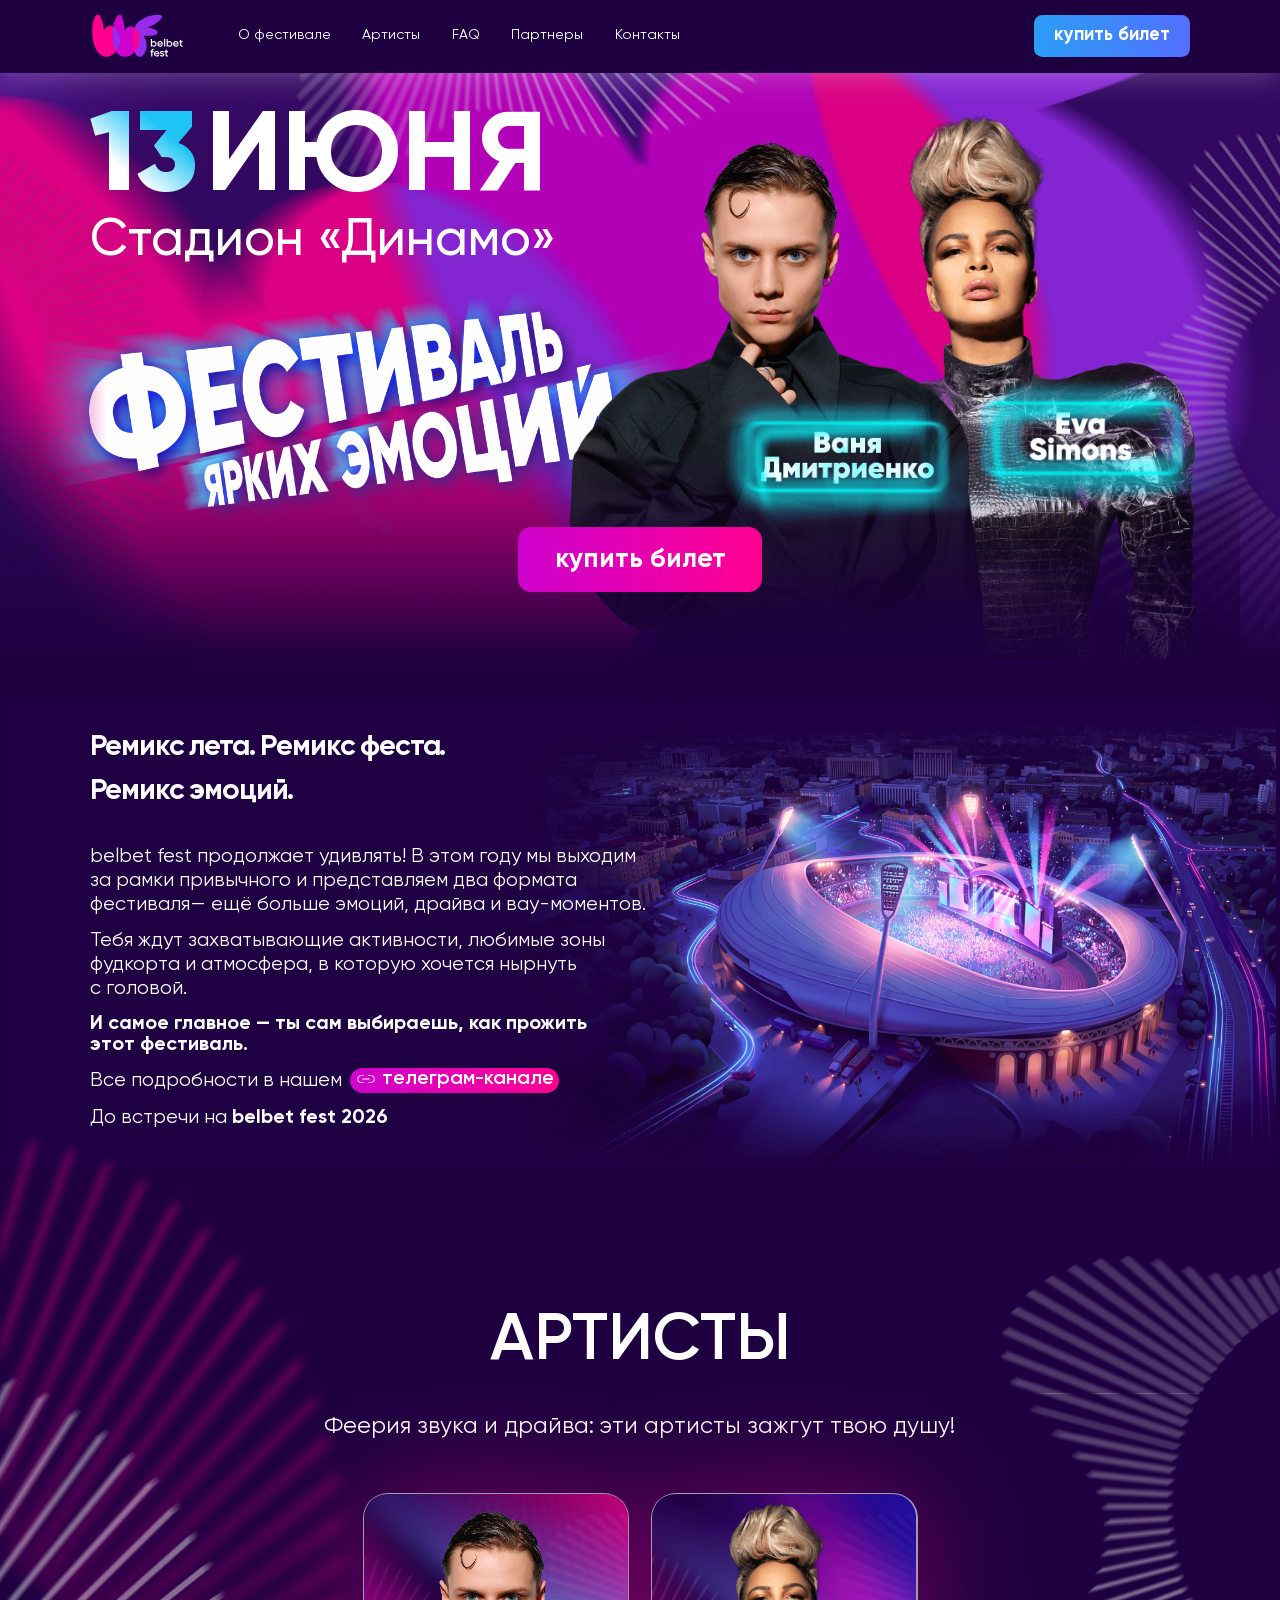
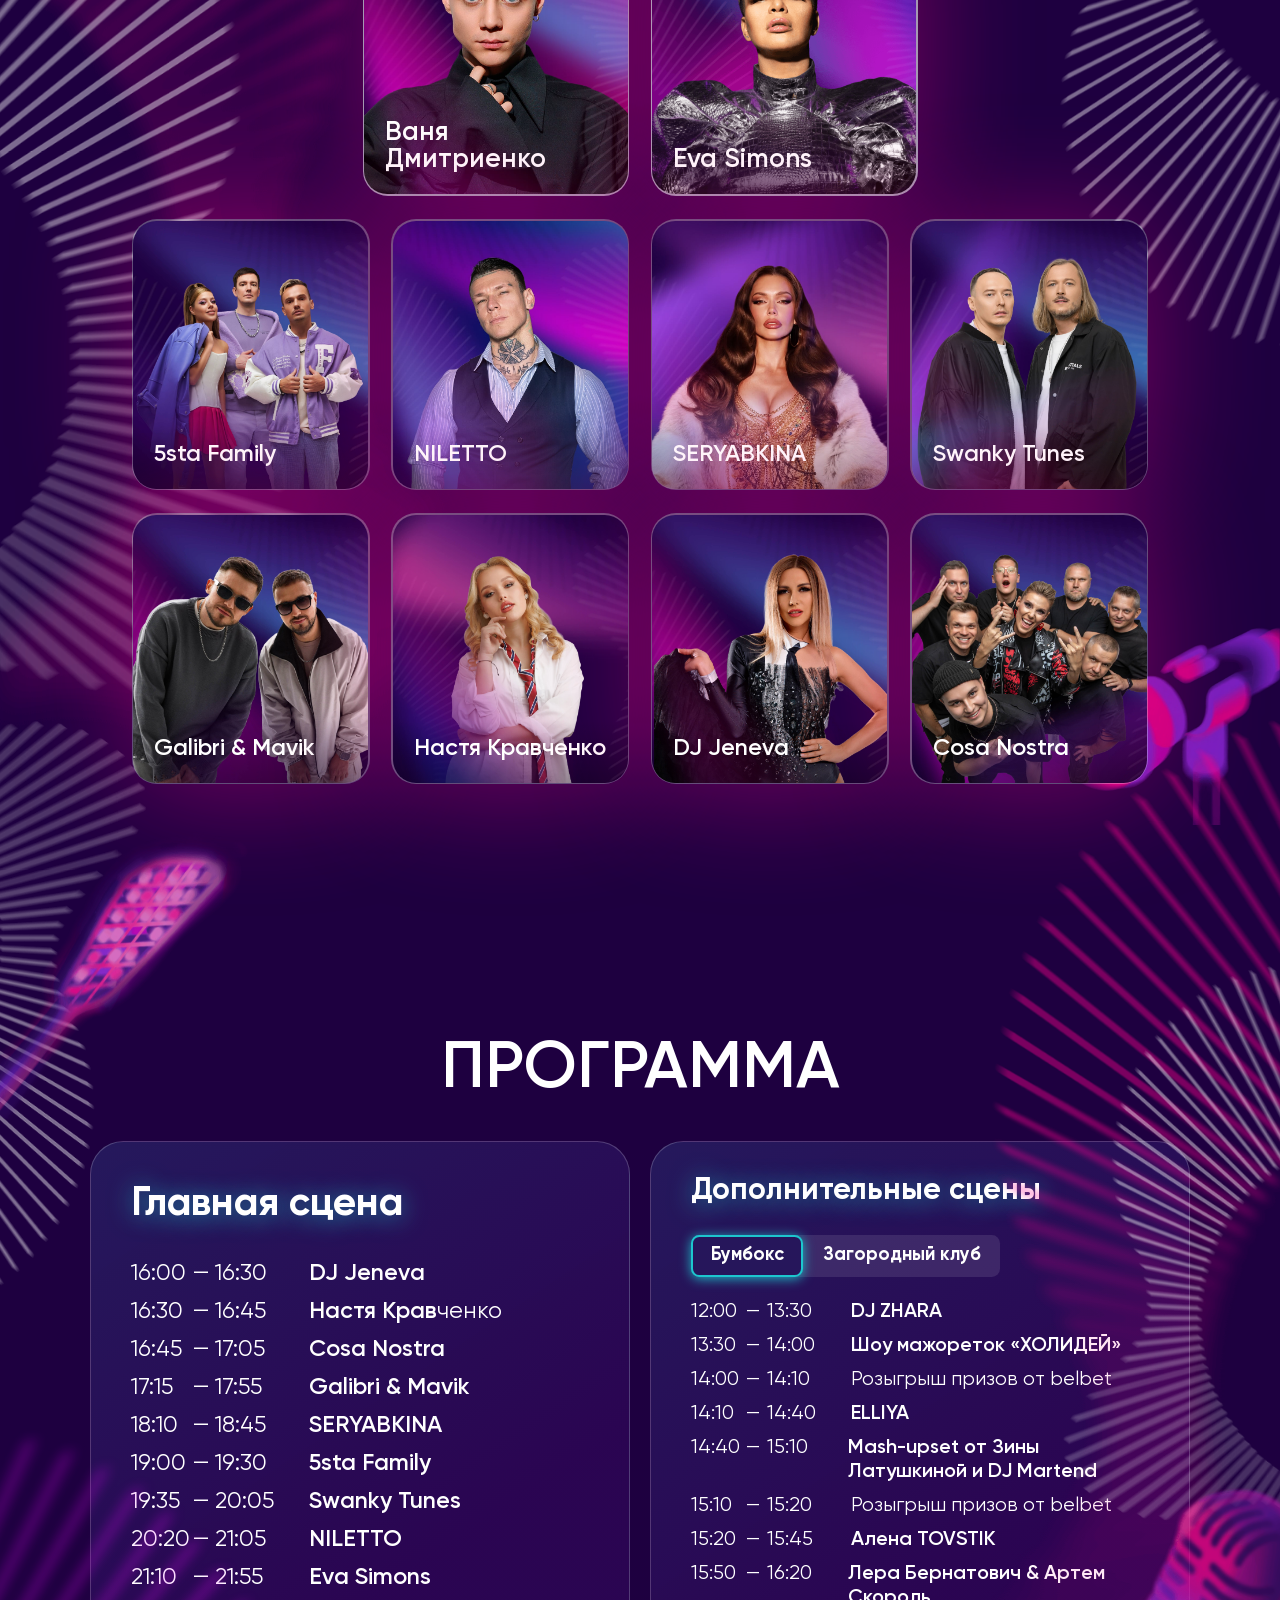
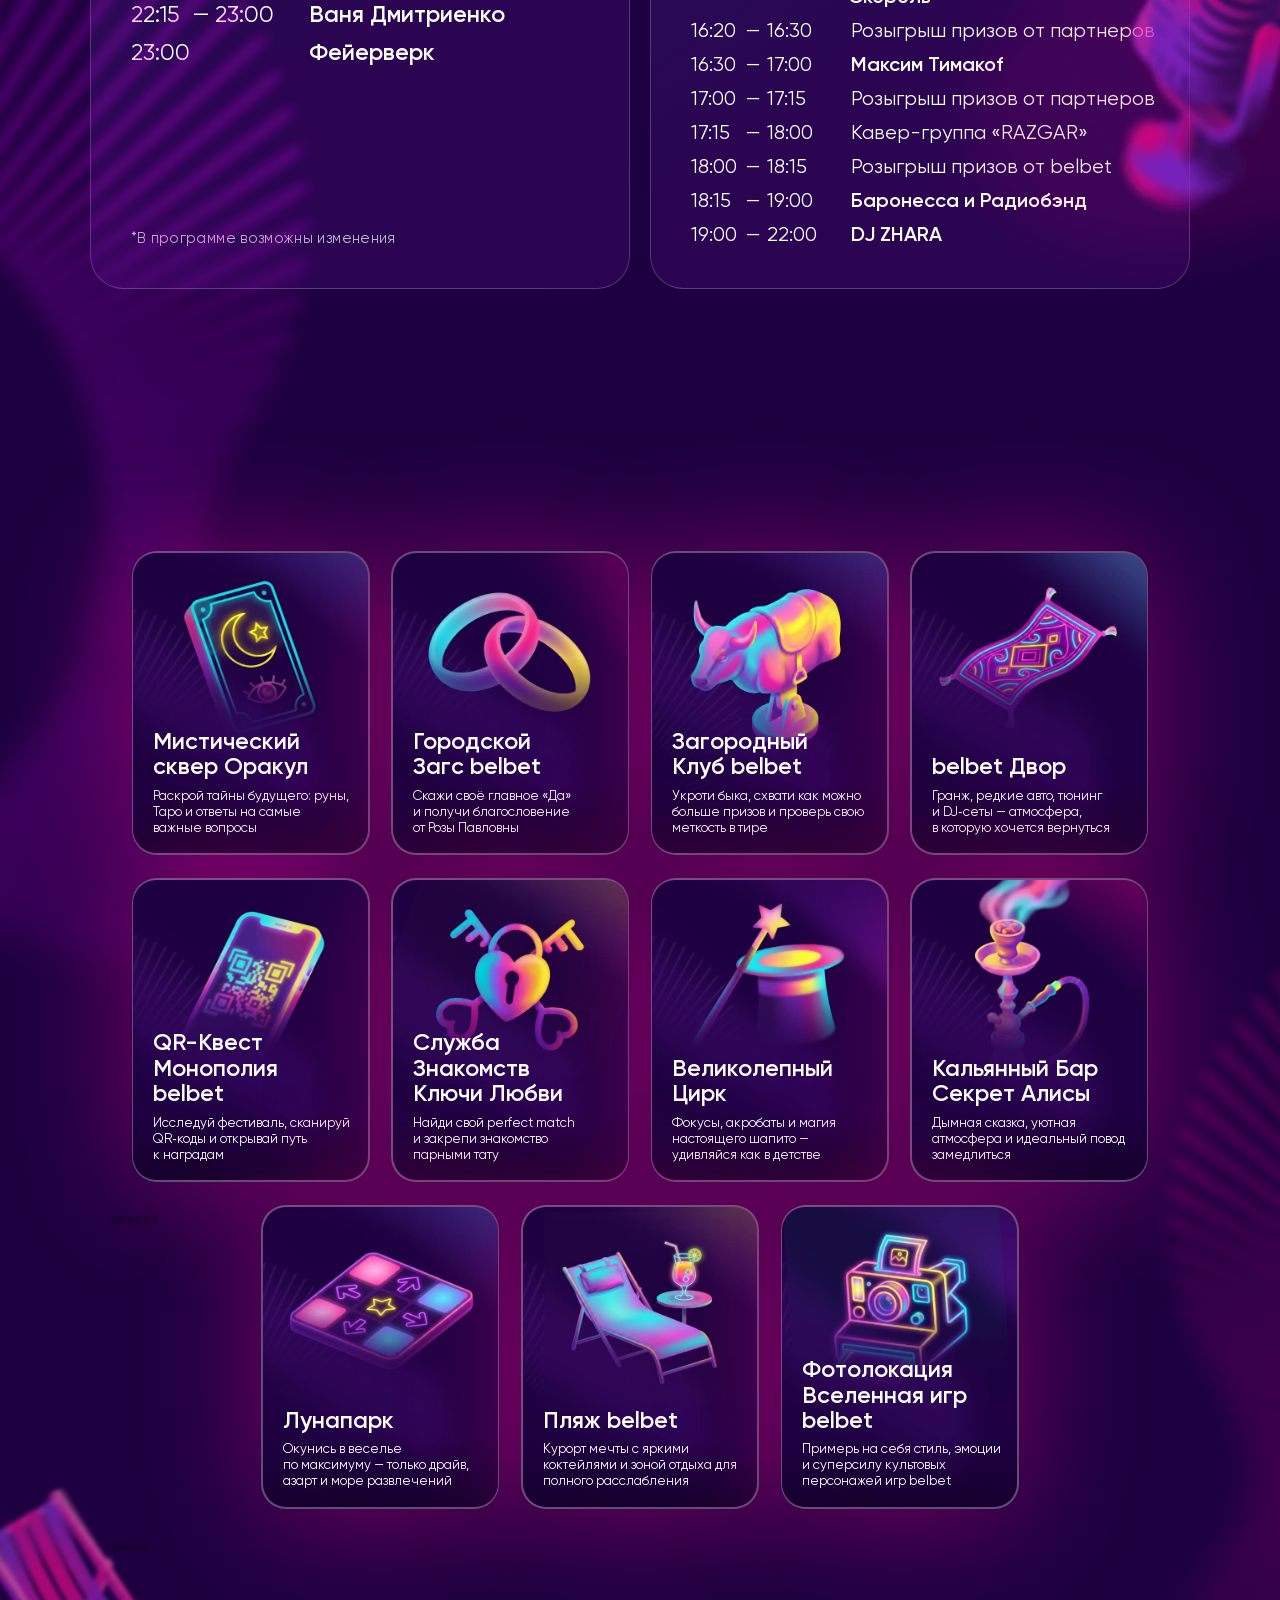
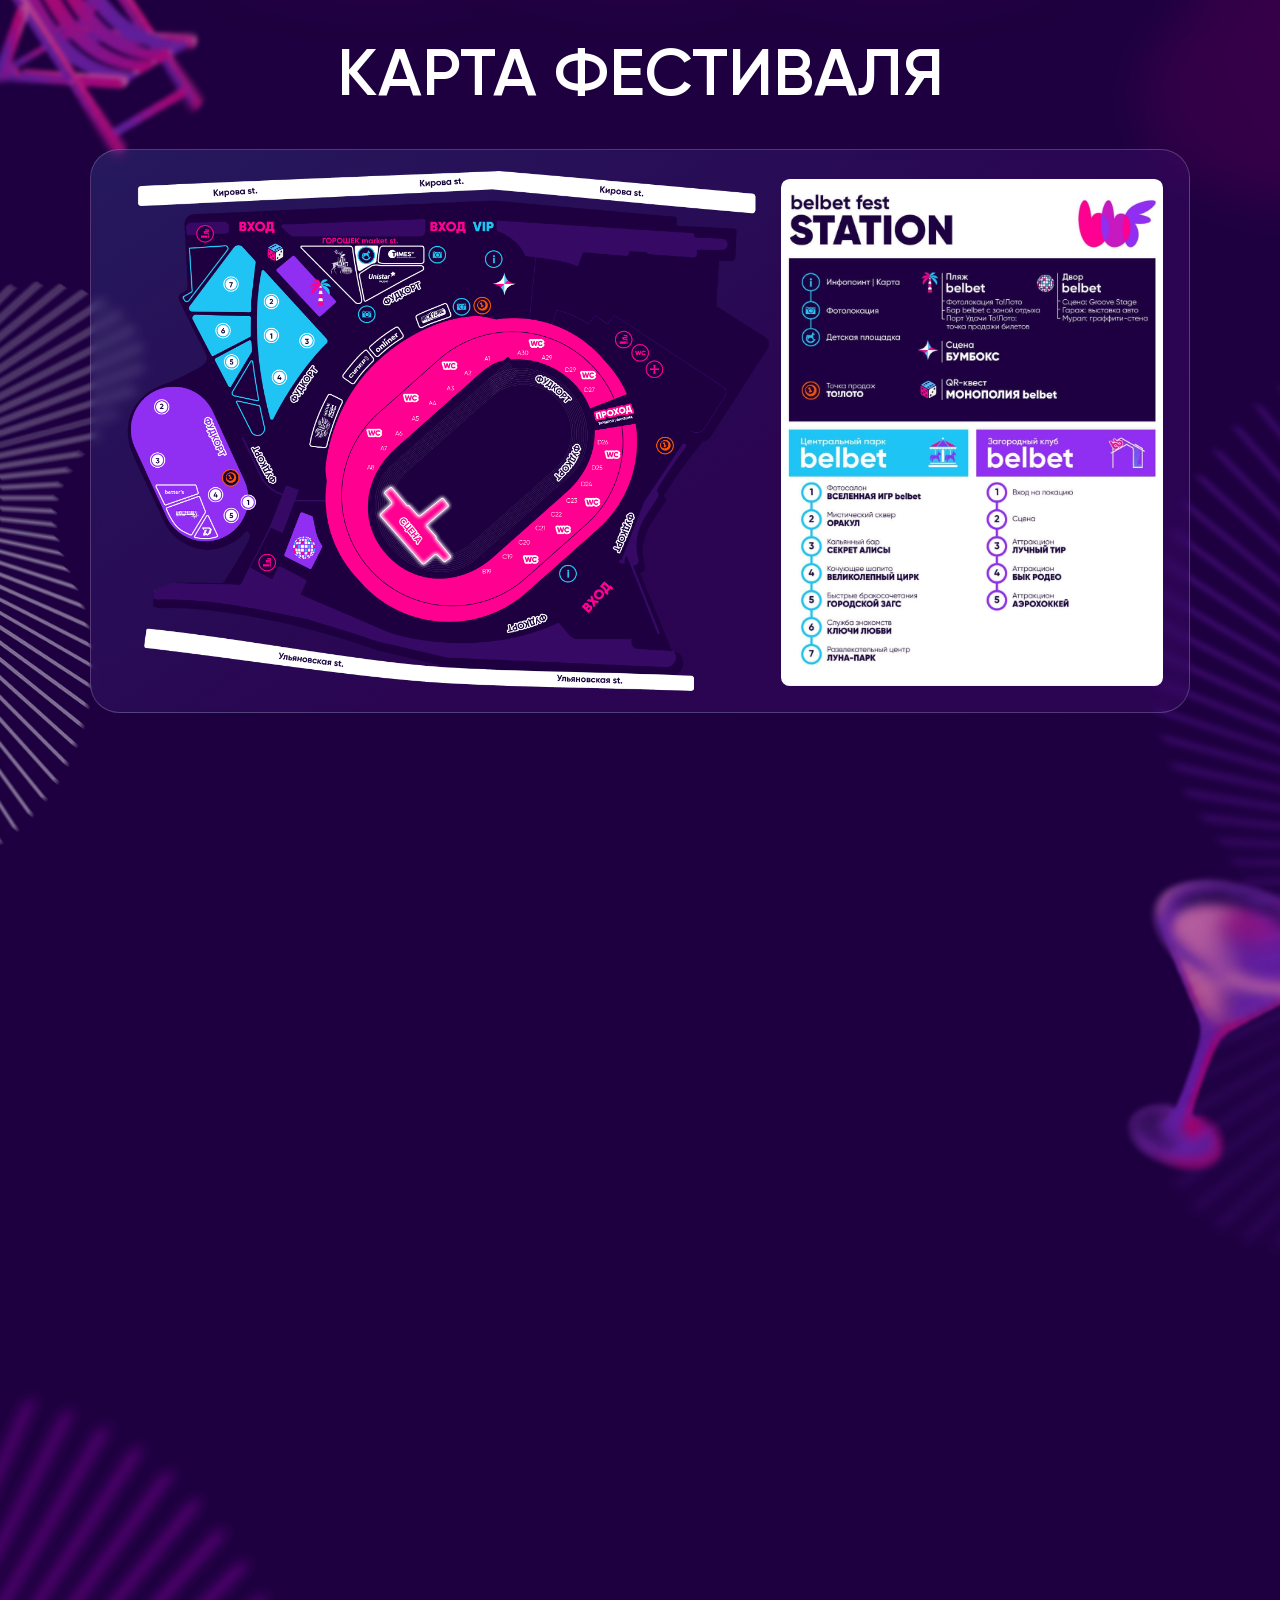
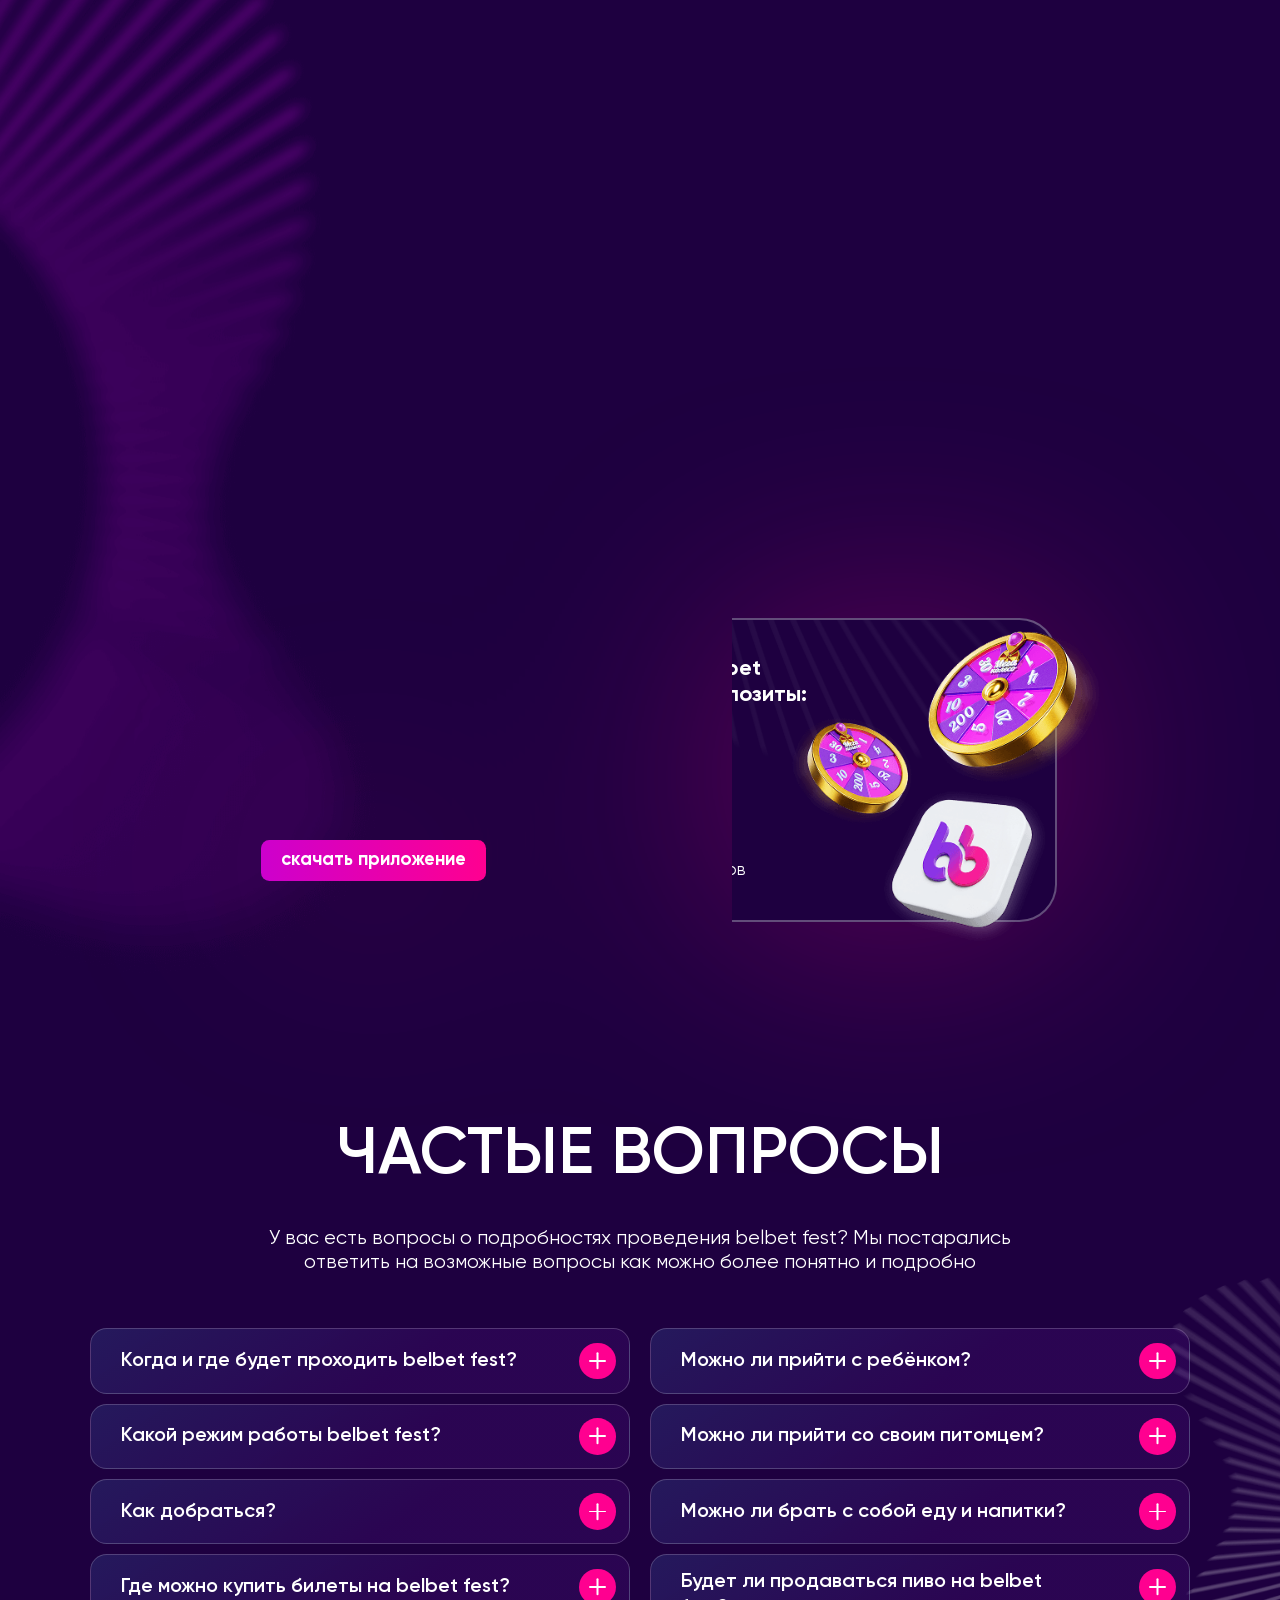
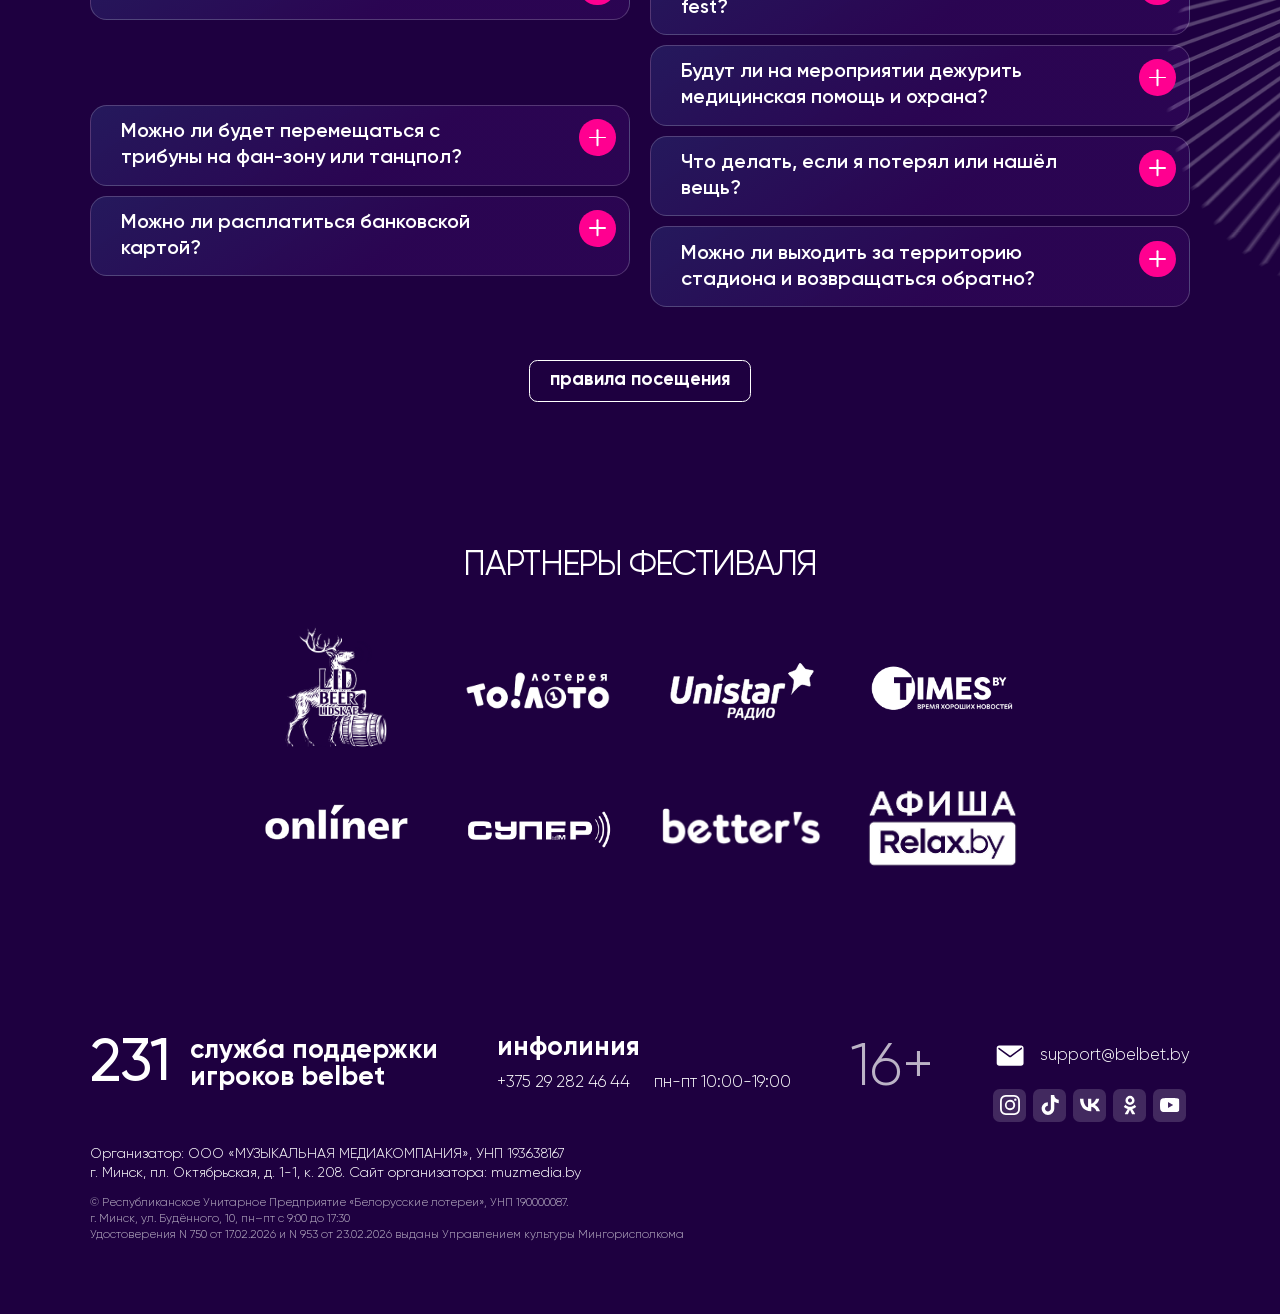
==== commit 3cd2240d: "загрузил архив" ====
--- a/index.html
+++ b/index.html
@@ -862,7 +862,7 @@
       </div>
 
       <div class="luck-bottom">
-        <a href="#" class="btn btn-main">скачать приложение</a>
+        <a href="#" id="download-app-btn" class="btn btn-main">скачать приложение</a>
 
         <div class="capt">Акция действует до <strong>20.06.2026</strong> для новых игроков</div>
       </div>
--- a/css/main.css
+++ b/css/main.css
@@ -1978,16 +1978,16 @@
 .programm-time{
   display: flex;
   margin-right: 1.6666666667rem;
-  min-width: 6.5833333333rem;
+  min-width: 6.2em;
 }
 
 .programm-time-start{
-  min-width: 2.5rem;
+  min-width: 2.55em;
 }
 
 .programm-time-end{
-  min-width: 2.5rem;
-  margin-left: 1.125rem;
+  min-width: 2.55em;
+  margin-left: 1.25rem;
   position: relative;
 }
 
@@ -1997,7 +1997,7 @@
   text-align: center;
   position: absolute;
   top: 0;
-  left: -1.125rem;
+  left: -1.25rem;
 }
 
 .programm-nav{
@@ -3765,4 +3765,4 @@
     padding-right: 0.4166666667rem;
   }
 }
-/*# sourceMappingURL=[data-uri] */
+/*# sourceMappingURL=[data-uri]